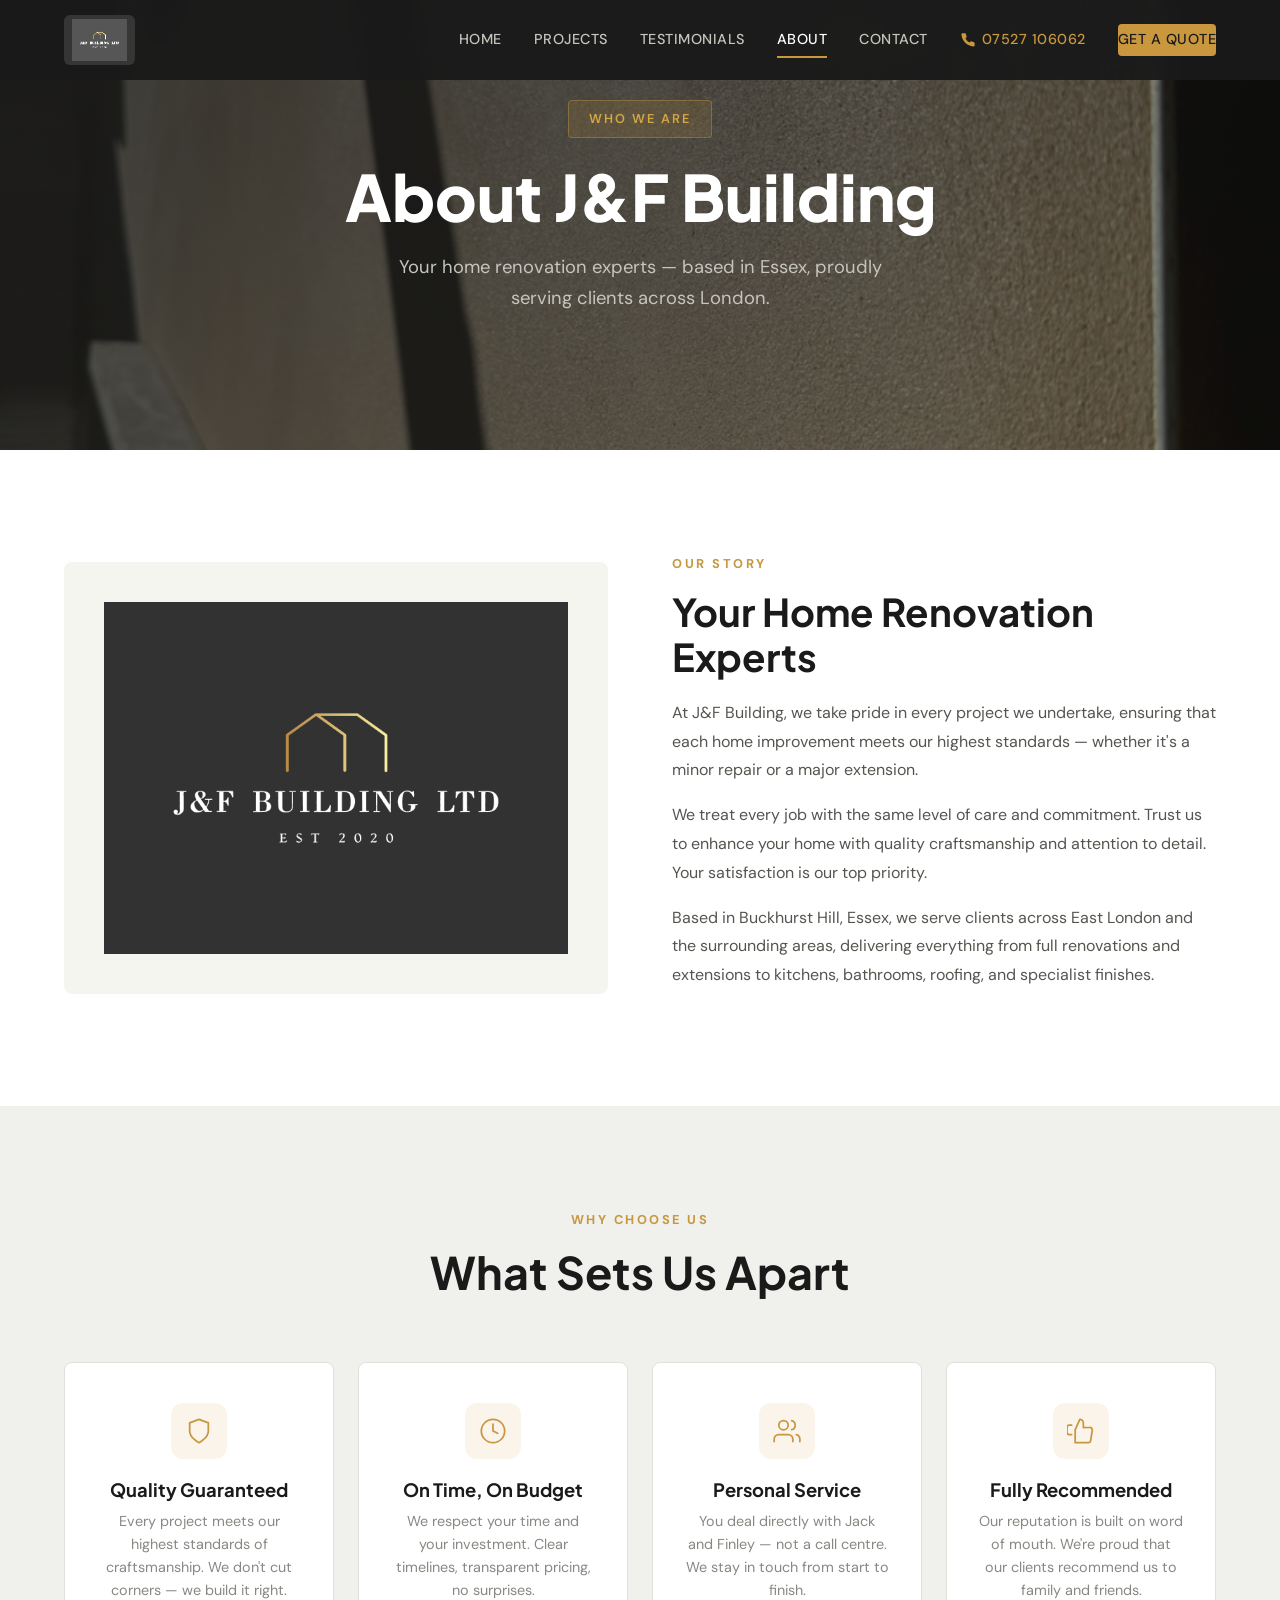
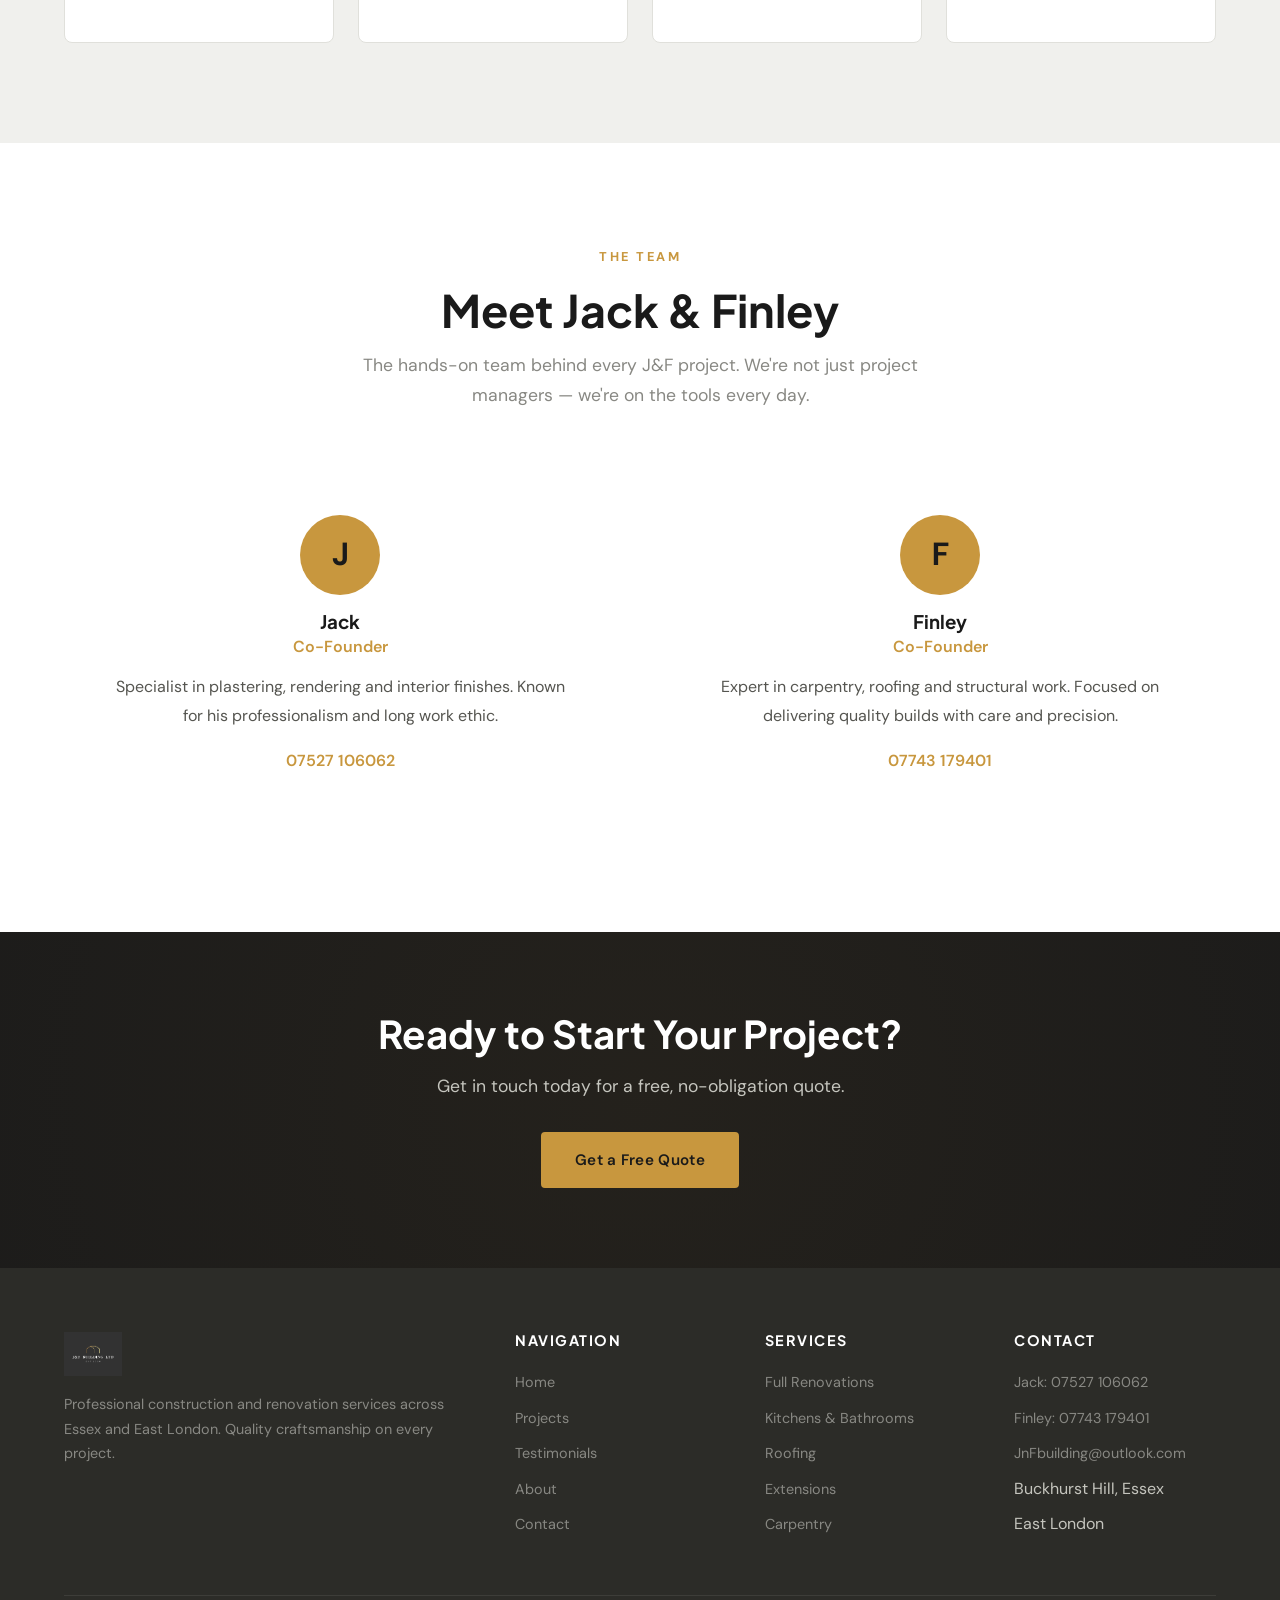
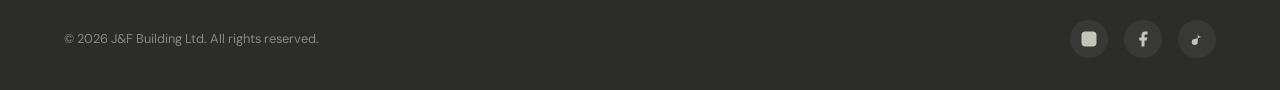
==== about.html @ 5f98fc46 "Font upgrade, services showcase, logo fix, full project gallery - Changed fonts to DM Sans (body) + " ====
<!DOCTYPE html>
<html lang="en">
<head>
  <meta charset="UTF-8">
  <meta name="viewport" content="width=device-width, initial-scale=1.0">
  <title>About Us | J&amp;F Building</title>
  <meta name="description" content="Learn about J&amp;F Building Ltd — your trusted home renovation experts based in Essex, serving clients across East London.">
  <link rel="preconnect" href="https://fonts.googleapis.com">
  <link rel="preconnect" href="https://fonts.gstatic.com" crossorigin>
  <link href="https://fonts.googleapis.com/css2?family=DM+Sans:ital,opsz,wght@0,9..40,300;0,9..40,400;0,9..40,500;0,9..40,600;0,9..40,700;1,9..40,400&family=Plus+Jakarta+Sans:wght@500;600;700;800&display=swap" rel="stylesheet">
  <link rel="stylesheet" href="css/styles.css">
</head>
<body>

  <!-- Navigation -->
  <nav class="nav">
    <div class="nav-inner">
      <a href="index.html" class="nav-logo">
        <img src="public/logo.png" alt="J&amp;F Building Ltd">
      </a>
      <div class="nav-links">
        <a href="index.html">Home</a>
        <a href="projects.html">Projects</a>
        <a href="testimonials.html">Testimonials</a>
        <a href="about.html" class="active">About</a>
        <a href="contact.html">Contact</a>
        <a href="tel:07527106062" class="nav-phone">
          <svg viewBox="0 0 24 24"><path d="M22 16.92v3a2 2 0 01-2.18 2 19.79 19.79 0 01-8.63-3.07 19.5 19.5 0 01-6-6 19.79 19.79 0 01-3.07-8.67A2 2 0 014.11 2h3a2 2 0 012 1.72c.127.96.361 1.903.7 2.81a2 2 0 01-.45 2.11L8.09 9.91a16 16 0 006 6l1.27-1.27a2 2 0 012.11-.45c.907.339 1.85.573 2.81.7A2 2 0 0122 16.92z"/></svg>
          07527 106062
        </a>
        <a href="contact.html" class="nav-cta">Get a Quote</a>
      </div>
      <button class="nav-hamburger" aria-label="Toggle menu">
        <span></span><span></span><span></span>
      </button>
    </div>
  </nav>

  <!-- Page Hero -->
  <section class="hero hero-page">
    <div class="hero-bg">
      <img src="public/project-rendering.jpg" alt="About J&amp;F Building">
    </div>
    <div class="hero-overlay"></div>
    <div class="hero-content">
      <div class="hero-badge">Who We Are</div>
      <h1>About J&amp;F Building</h1>
      <p>Your home renovation experts — based in Essex, proudly serving clients across London.</p>
    </div>
  </section>

  <!-- About Content -->
  <section class="section">
    <div class="container">
      <div class="split">
        <div class="split-image fade-in-left">
          <img src="public/logo.png" alt="J&amp;F Building Ltd logo" style="object-fit: contain; background: #f5f5f0; padding: 40px;">
        </div>
        <div class="split-content fade-in-right">
          <span class="label">Our Story</span>
          <h2>Your Home Renovation Experts</h2>
          <p>At J&amp;F Building, we take pride in every project we undertake, ensuring that each home improvement meets our highest standards — whether it's a minor repair or a major extension.</p>
          <p>We treat every job with the same level of care and commitment. Trust us to enhance your home with quality craftsmanship and attention to detail. Your satisfaction is our top priority.</p>
          <p>Based in Buckhurst Hill, Essex, we serve clients across East London and the surrounding areas, delivering everything from full renovations and extensions to kitchens, bathrooms, roofing, and specialist finishes.</p>
        </div>
      </div>
    </div>
  </section>

  <!-- Values -->
  <section class="section section-grey">
    <div class="container">
      <div class="section-header fade-in">
        <span class="label">Why Choose Us</span>
        <h2>What Sets Us Apart</h2>
      </div>
      <div class="services-grid">
        <div class="service-card fade-in">
          <div class="service-icon">
            <svg viewBox="0 0 24 24"><path d="M12 22s8-4 8-10V5l-8-3-8 3v7c0 6 8 10 8 10z"/></svg>
          </div>
          <h3>Quality Guaranteed</h3>
          <p>Every project meets our highest standards of craftsmanship. We don't cut corners — we build it right.</p>
        </div>
        <div class="service-card fade-in">
          <div class="service-icon">
            <svg viewBox="0 0 24 24"><circle cx="12" cy="12" r="10"/><polyline points="12 6 12 12 16 14"/></svg>
          </div>
          <h3>On Time, On Budget</h3>
          <p>We respect your time and your investment. Clear timelines, transparent pricing, no surprises.</p>
        </div>
        <div class="service-card fade-in">
          <div class="service-icon">
            <svg viewBox="0 0 24 24"><path d="M17 21v-2a4 4 0 00-4-4H5a4 4 0 00-4 4v2"/><circle cx="9" cy="7" r="4"/><path d="M23 21v-2a4 4 0 00-3-3.87M16 3.13a4 4 0 010 7.75"/></svg>
          </div>
          <h3>Personal Service</h3>
          <p>You deal directly with Jack and Finley — not a call centre. We stay in touch from start to finish.</p>
        </div>
        <div class="service-card fade-in">
          <div class="service-icon">
            <svg viewBox="0 0 24 24"><path d="M14 9V5a3 3 0 00-3-3l-4 9v11h11.28a2 2 0 002-1.7l1.38-9a2 2 0 00-2-2.3H14z"/><path d="M4 15H2a2 2 0 01-2-2V9a2 2 0 012-2h2"/></svg>
          </div>
          <h3>Fully Recommended</h3>
          <p>Our reputation is built on word of mouth. We're proud that our clients recommend us to family and friends.</p>
        </div>
      </div>
    </div>
  </section>

  <!-- Team -->
  <section class="section">
    <div class="container">
      <div class="section-header fade-in">
        <span class="label">The Team</span>
        <h2>Meet Jack &amp; Finley</h2>
        <p>The hands-on team behind every J&amp;F project. We're not just project managers — we're on the tools every day.</p>
      </div>
      <div class="split" style="gap: 48px;">
        <div class="split-content fade-in-left" style="text-align:center; padding: 40px;">
          <div class="author-avatar" style="width:80px; height:80px; font-size:2rem; margin: 0 auto 16px; background: var(--amber); border-radius: 50%; display:flex; align-items:center; justify-content:center; color: var(--charcoal); font-weight:700;">J</div>
          <h3>Jack</h3>
          <p style="color: var(--amber); font-weight:600; margin-bottom:12px;">Co-Founder</p>
          <p>Specialist in plastering, rendering and interior finishes. Known for his professionalism and long work ethic.</p>
          <p style="margin-top: 16px;"><a href="tel:07527106062" style="color: var(--amber); font-weight:600;">07527 106062</a></p>
        </div>
        <div class="split-content fade-in-right" style="text-align:center; padding: 40px;">
          <div class="author-avatar" style="width:80px; height:80px; font-size:2rem; margin: 0 auto 16px; background: var(--amber); border-radius: 50%; display:flex; align-items:center; justify-content:center; color: var(--charcoal); font-weight:700;">F</div>
          <h3>Finley</h3>
          <p style="color: var(--amber); font-weight:600; margin-bottom:12px;">Co-Founder</p>
          <p>Expert in carpentry, roofing and structural work. Focused on delivering quality builds with care and precision.</p>
          <p style="margin-top: 16px;"><a href="tel:07743179401" style="color: var(--amber); font-weight:600;">07743 179401</a></p>
        </div>
      </div>
    </div>
  </section>

  <!-- CTA Banner -->
  <section class="cta-banner">
    <div class="container fade-in">
      <h2>Ready to Start Your Project?</h2>
      <p>Get in touch today for a free, no-obligation quote.</p>
      <a href="contact.html" class="btn btn-primary">Get a Free Quote</a>
    </div>
  </section>

  <!-- Footer -->
  <footer class="footer">
    <div class="container">
      <div class="footer-grid">
        <div class="footer-brand">
          <img src="public/logo.png" alt="J&amp;F Building Ltd">
          <p>Professional construction and renovation services across Essex and East London. Quality craftsmanship on every project.</p>
        </div>
        <div>
          <h4>Navigation</h4>
          <ul>
            <li><a href="index.html">Home</a></li>
            <li><a href="projects.html">Projects</a></li>
            <li><a href="testimonials.html">Testimonials</a></li>
            <li><a href="about.html">About</a></li>
            <li><a href="contact.html">Contact</a></li>
          </ul>
        </div>
        <div>
          <h4>Services</h4>
          <ul>
            <li><a href="projects.html">Full Renovations</a></li>
            <li><a href="projects.html">Kitchens &amp; Bathrooms</a></li>
            <li><a href="projects.html">Roofing</a></li>
            <li><a href="projects.html">Extensions</a></li>
            <li><a href="projects.html">Carpentry</a></li>
          </ul>
        </div>
        <div>
          <h4>Contact</h4>
          <ul>
            <li><a href="tel:07527106062">Jack: 07527 106062</a></li>
            <li><a href="tel:07743179401">Finley: 07743 179401</a></li>
            <li><a href="mailto:JnFbuilding@outlook.com">JnFbuilding@outlook.com</a></li>
            <li>Buckhurst Hill, Essex</li>
            <li>East London</li>
          </ul>
        </div>
      </div>
      <div class="footer-bottom">
        <p>&copy; 2026 J&amp;F Building Ltd. All rights reserved.</p>
        <div class="footer-social">
          <a href="https://www.instagram.com/jnf_buildersltd" target="_blank" rel="noopener" aria-label="Instagram">
            <svg viewBox="0 0 24 24"><rect x="2" y="2" width="20" height="20" rx="5"/><circle cx="12" cy="12" r="5"/><circle cx="17.5" cy="6.5" r="1.5"/></svg>
          </a>
          <a href="https://www.facebook.com/wix" target="_blank" rel="noopener" aria-label="Facebook">
            <svg viewBox="0 0 24 24"><path d="M18 2h-3a5 5 0 00-5 5v3H7v4h3v8h4v-8h3l1-4h-4V7a1 1 0 011-1h3z"/></svg>
          </a>
          <a href="https://www.tiktok.com/@jf.builderz" target="_blank" rel="noopener" aria-label="TikTok">
            <svg viewBox="0 0 24 24"><path d="M9 12a4 4 0 104 4V4a5 5 0 005 5"/></svg>
          </a>
        </div>
      </div>
    </div>
  </footer>

  <script src="js/main.js"></script>
</body>
</html>
---- css/styles.css ----
/* ============================================
   J&F Building — Site Styles
   ============================================ */

/* --- Reset & Base --- */
*, *::before, *::after { box-sizing: border-box; margin: 0; padding: 0; }

:root {
  --charcoal: #1a1a1a;
  --charcoal-light: #2a2a2a;
  --amber: #c8973e;
  --amber-light: #d4a745;
  --amber-dark: #a67c2e;
  --offwhite: #f5f5f0;
  --white: #ffffff;
  --grey-100: #f0f0ed;
  --grey-200: #e0e0db;
  --grey-300: #c5c5be;
  --grey-500: #888883;
  --grey-700: #555550;
  --grey-900: #2c2c28;
  --font-heading: 'Plus Jakarta Sans', 'Segoe UI', 'Helvetica Neue', Arial, sans-serif;
  --font-body: 'DM Sans', 'Segoe UI', 'Helvetica Neue', Arial, sans-serif;
  --max-width: 1200px;
  --section-padding: 100px 0;
  --transition: 0.3s ease;
}

html {
  scroll-behavior: smooth;
  font-size: 16px;
}

body {
  font-family: var(--font-body);
  color: var(--charcoal);
  background: var(--white);
  line-height: 1.6;
  -webkit-font-smoothing: antialiased;
  overflow-x: hidden;
}

img { max-width: 100%; height: auto; display: block; }
a { text-decoration: none; color: inherit; transition: color var(--transition); }
ul, ol { list-style: none; }
h1, h2, h3, h4, h5, h6 {
  font-family: var(--font-heading);
  font-weight: 700;
  line-height: 1.15;
}

.container {
  max-width: var(--max-width);
  margin: 0 auto;
  padding: 0 24px;
}

/* --- Utility --- */
.text-amber { color: var(--amber); }
.text-center { text-align: center; }
.sr-only {
  position: absolute; width: 1px; height: 1px;
  padding: 0; margin: -1px; overflow: hidden;
  clip: rect(0,0,0,0); border: 0;
}

/* --- Scroll Animations --- */
.fade-in {
  opacity: 0;
  transform: translateY(30px);
  transition: opacity 0.7s ease, transform 0.7s ease;
}
.fade-in.visible {
  opacity: 1;
  transform: translateY(0);
}
.fade-in-left {
  opacity: 0;
  transform: translateX(-40px);
  transition: opacity 0.7s ease, transform 0.7s ease;
}
.fade-in-left.visible {
  opacity: 1;
  transform: translateX(0);
}
.fade-in-right {
  opacity: 0;
  transform: translateX(40px);
  transition: opacity 0.7s ease, transform 0.7s ease;
}
.fade-in-right.visible {
  opacity: 1;
  transform: translateX(0);
}

/* ============================================
   NAVIGATION
   ============================================ */
.nav {
  position: fixed;
  top: 0; left: 0; right: 0;
  z-index: 1000;
  background: rgba(26, 26, 26, 0.95);
  backdrop-filter: blur(10px);
  -webkit-backdrop-filter: blur(10px);
  transition: background var(--transition), box-shadow var(--transition);
}
.nav.scrolled {
  background: rgba(26, 26, 26, 0.98);
  box-shadow: 0 2px 20px rgba(0,0,0,0.3);
}
.nav-inner {
  display: flex;
  align-items: center;
  justify-content: space-between;
  height: 80px;
  max-width: var(--max-width);
  margin: 0 auto;
  padding: 0 24px;
}
.nav-logo img {
  height: 50px;
  width: auto;
  filter: brightness(1.8) contrast(1.1);
  background: rgba(255,255,255,0.12);
  padding: 4px 8px;
  border-radius: 6px;
}
.nav-links {
  display: flex;
  align-items: center;
  gap: 32px;
}
.nav-links a {
  color: var(--grey-300);
  font-size: 0.9rem;
  font-weight: 500;
  letter-spacing: 0.5px;
  text-transform: uppercase;
  position: relative;
  padding: 4px 0;
}
.nav-links a::after {
  content: '';
  position: absolute;
  bottom: -2px; left: 0;
  width: 0; height: 2px;
  background: var(--amber);
  transition: width var(--transition);
}
.nav-links a:hover,
.nav-links a.active {
  color: var(--white);
}
.nav-links a:hover::after,
.nav-links a.active::after {
  width: 100%;
}
.nav-cta {
  background: var(--amber);
  color: var(--charcoal) !important;
  padding: 10px 24px;
  border-radius: 4px;
  font-weight: 600;
  letter-spacing: 0.5px;
}
.nav-cta::after { display: none !important; }
.nav-cta:hover {
  background: var(--amber-light) !important;
}
.nav-phone {
  display: flex;
  align-items: center;
  gap: 6px;
  color: var(--amber) !important;
  font-weight: 600;
}
.nav-phone svg {
  width: 16px; height: 16px;
  fill: var(--amber);
}

/* Hamburger */
.nav-hamburger {
  display: none;
  flex-direction: column;
  gap: 5px;
  background: none;
  border: none;
  cursor: pointer;
  padding: 4px;
}
.nav-hamburger span {
  display: block;
  width: 26px;
  height: 2px;
  background: var(--white);
  transition: all var(--transition);
}
.nav-hamburger.open span:nth-child(1) {
  transform: rotate(45deg) translate(5px, 5px);
}
.nav-hamburger.open span:nth-child(2) { opacity: 0; }
.nav-hamburger.open span:nth-child(3) {
  transform: rotate(-45deg) translate(5px, -5px);
}

/* ============================================
   HERO
   ============================================ */
.hero {
  position: relative;
  height: 100vh;
  min-height: 600px;
  display: flex;
  align-items: center;
  justify-content: center;
  overflow: hidden;
}
.hero-bg {
  position: absolute;
  inset: 0;
  z-index: 0;
}
.hero-bg img {
  width: 100%; height: 100%;
  object-fit: cover;
}
.hero-overlay {
  position: absolute;
  inset: 0;
  background: linear-gradient(
    135deg,
    rgba(26, 26, 26, 0.85) 0%,
    rgba(26, 26, 26, 0.6) 50%,
    rgba(26, 26, 26, 0.4) 100%
  );
  z-index: 1;
}
.hero-content {
  position: relative;
  z-index: 2;
  text-align: left;
  max-width: var(--max-width);
  width: 100%;
  padding: 0 24px;
}
.hero-badge {
  display: inline-block;
  background: rgba(200, 151, 62, 0.15);
  border: 1px solid rgba(200, 151, 62, 0.4);
  color: var(--amber-light);
  font-size: 0.8rem;
  font-weight: 600;
  letter-spacing: 2px;
  text-transform: uppercase;
  padding: 8px 20px;
  border-radius: 4px;
  margin-bottom: 24px;
}
.hero h1 {
  color: var(--white);
  font-size: clamp(2.5rem, 5vw, 4.5rem);
  font-weight: 800;
  line-height: 1.08;
  margin-bottom: 20px;
  max-width: 700px;
}
.hero h1 span {
  color: var(--amber);
}
.hero p {
  color: var(--grey-300);
  font-size: 1.15rem;
  max-width: 520px;
  margin-bottom: 36px;
  line-height: 1.7;
}
.hero-buttons {
  display: flex;
  gap: 16px;
  flex-wrap: wrap;
}

/* Page-level hero (shorter) */
.hero-page {
  height: 50vh;
  min-height: 400px;
}
.hero-page .hero-content {
  text-align: center;
  display: flex;
  flex-direction: column;
  align-items: center;
}
.hero-page h1 {
  text-align: center;
}
.hero-page p {
  text-align: center;
  margin-left: auto;
  margin-right: auto;
}

/* ============================================
   BUTTONS
   ============================================ */
.btn {
  display: inline-flex;
  align-items: center;
  gap: 8px;
  padding: 14px 32px;
  font-size: 0.95rem;
  font-weight: 600;
  border-radius: 4px;
  cursor: pointer;
  transition: all var(--transition);
  border: 2px solid transparent;
  font-family: var(--font-body);
  letter-spacing: 0.3px;
}
.btn-primary {
  background: var(--amber);
  color: var(--charcoal);
  border-color: var(--amber);
}
.btn-primary:hover {
  background: var(--amber-light);
  border-color: var(--amber-light);
  transform: translateY(-2px);
  box-shadow: 0 4px 15px rgba(200, 151, 62, 0.4);
}
.btn-outline {
  background: transparent;
  color: var(--white);
  border-color: rgba(255,255,255,0.3);
}
.btn-outline:hover {
  border-color: var(--white);
  background: rgba(255,255,255,0.08);
  transform: translateY(-2px);
}
.btn-dark {
  background: var(--charcoal);
  color: var(--white);
  border-color: var(--charcoal);
}
.btn-dark:hover {
  background: var(--charcoal-light);
  transform: translateY(-2px);
  box-shadow: 0 4px 15px rgba(0,0,0,0.2);
}

/* ============================================
   SECTIONS
   ============================================ */
.section {
  padding: var(--section-padding);
}
.section-dark {
  background: var(--charcoal);
  color: var(--white);
}
.section-grey {
  background: var(--grey-100);
}
.section-header {
  text-align: center;
  margin-bottom: 64px;
}
.section-header .label {
  display: inline-block;
  color: var(--amber);
  font-size: 0.8rem;
  font-weight: 700;
  letter-spacing: 2.5px;
  text-transform: uppercase;
  margin-bottom: 16px;
}
.section-header h2 {
  font-size: clamp(2rem, 3.5vw, 3rem);
  margin-bottom: 16px;
  color: inherit;
}
.section-header p {
  color: var(--grey-500);
  font-size: 1.1rem;
  max-width: 600px;
  margin: 0 auto;
  line-height: 1.7;
}
.section-dark .section-header p {
  color: var(--grey-300);
}

/* ============================================
   SERVICES GRID
   ============================================ */
.services-grid {
  display: grid;
  grid-template-columns: repeat(auto-fit, minmax(260px, 1fr));
  gap: 24px;
}
.service-card {
  background: var(--white);
  border-radius: 8px;
  padding: 40px 32px;
  text-align: center;
  transition: all var(--transition);
  border: 1px solid var(--grey-200);
  position: relative;
  overflow: hidden;
}
.service-card::before {
  content: '';
  position: absolute;
  top: 0; left: 0; right: 0;
  height: 3px;
  background: var(--amber);
  transform: scaleX(0);
  transition: transform var(--transition);
}
.service-card:hover::before {
  transform: scaleX(1);
}
.service-card:hover {
  transform: translateY(-4px);
  box-shadow: 0 12px 40px rgba(0,0,0,0.08);
  border-color: transparent;
}
.service-icon {
  width: 56px; height: 56px;
  margin: 0 auto 20px;
  display: flex;
  align-items: center;
  justify-content: center;
  background: rgba(200, 151, 62, 0.1);
  border-radius: 12px;
}
.service-icon svg {
  width: 28px; height: 28px;
  stroke: var(--amber);
  fill: none;
  stroke-width: 1.5;
  stroke-linecap: round;
  stroke-linejoin: round;
}
.service-card h3 {
  font-size: 1.15rem;
  margin-bottom: 10px;
  color: var(--charcoal);
}
.service-card p {
  font-size: 0.9rem;
  color: var(--grey-500);
  line-height: 1.6;
}

/* ============================================
   SERVICES SHOWCASE (image cards)
   ============================================ */
.services-showcase {
  display: grid;
  grid-template-columns: repeat(3, 1fr);
  gap: 20px;
}
.services-showcase .showcase-card {
  position: relative;
  border-radius: 10px;
  overflow: hidden;
  aspect-ratio: 3/4;
  cursor: pointer;
}
.services-showcase .showcase-card img {
  width: 100%;
  height: 100%;
  object-fit: cover;
  transition: transform 0.6s ease;
}
.services-showcase .showcase-card:hover img {
  transform: scale(1.06);
}
.showcase-card-overlay {
  position: absolute;
  inset: 0;
  background: linear-gradient(0deg, rgba(26,26,26,0.8) 0%, rgba(26,26,26,0.1) 50%, transparent 100%);
  display: flex;
  align-items: flex-end;
  padding: 28px 24px;
  transition: background 0.4s ease;
}
.services-showcase .showcase-card:hover .showcase-card-overlay {
  background: linear-gradient(0deg, rgba(26,26,26,0.85) 0%, rgba(26,26,26,0.2) 60%, rgba(26,26,26,0.05) 100%);
}
.showcase-card-content {
  width: 100%;
  display: flex;
  align-items: flex-end;
  justify-content: space-between;
}
.showcase-card-content h3 {
  color: var(--white);
  font-size: 1.3rem;
  font-weight: 700;
  line-height: 1.2;
  max-width: 70%;
}
.showcase-card-tag {
  writing-mode: vertical-rl;
  text-orientation: mixed;
  color: var(--amber);
  font-size: 0.65rem;
  font-weight: 700;
  letter-spacing: 2.5px;
  text-transform: uppercase;
  border-left: 2px solid var(--amber);
  padding-left: 8px;
  white-space: nowrap;
}
.services-showcase .showcase-card-bottom-row {
  grid-column: span 3;
  display: grid;
  grid-template-columns: 1fr 1fr;
  gap: 20px;
}
.services-showcase .showcase-card-bottom-row .showcase-card {
  aspect-ratio: 16/9;
}

@media (max-width: 992px) {
  .services-showcase {
    grid-template-columns: repeat(2, 1fr);
  }
  .services-showcase .showcase-card-bottom-row {
    grid-column: span 2;
  }
}
@media (max-width: 600px) {
  .services-showcase {
    grid-template-columns: 1fr;
  }
  .services-showcase .showcase-card-bottom-row {
    grid-column: span 1;
    grid-template-columns: 1fr;
  }
  .showcase-card-content h3 {
    font-size: 1.1rem;
  }
}

/* ============================================
   PROJECTS / GALLERY
   ============================================ */
.projects-grid {
  display: grid;
  grid-template-columns: repeat(auto-fill, minmax(350px, 1fr));
  gap: 24px;
}
.project-card {
  position: relative;
  border-radius: 8px;
  overflow: hidden;
  aspect-ratio: 4/3;
  cursor: pointer;
  group: true;
}
.project-card img {
  width: 100%; height: 100%;
  object-fit: cover;
  transition: transform 0.5s ease;
}
.project-card:hover img {
  transform: scale(1.05);
}
.project-card-overlay {
  position: absolute;
  inset: 0;
  background: linear-gradient(0deg, rgba(26,26,26,0.85) 0%, transparent 60%);
  display: flex;
  flex-direction: column;
  justify-content: flex-end;
  padding: 28px;
  transition: background var(--transition);
}
.project-card:hover .project-card-overlay {
  background: linear-gradient(0deg, rgba(26,26,26,0.9) 0%, rgba(26,26,26,0.2) 100%);
}
.project-card-overlay h3 {
  color: var(--white);
  font-size: 1.3rem;
  margin-bottom: 6px;
}
.project-card-overlay span {
  color: var(--amber);
  font-size: 0.85rem;
  font-weight: 600;
  text-transform: uppercase;
  letter-spacing: 1px;
}

/* Filter buttons */
.filter-bar {
  display: flex;
  flex-wrap: wrap;
  justify-content: center;
  gap: 10px;
  margin-bottom: 48px;
}
.filter-btn {
  padding: 10px 24px;
  font-size: 0.85rem;
  font-weight: 600;
  border: 1px solid var(--grey-200);
  background: var(--white);
  color: var(--grey-700);
  border-radius: 100px;
  cursor: pointer;
  transition: all var(--transition);
  font-family: var(--font-body);
  letter-spacing: 0.3px;
}
.filter-btn:hover,
.filter-btn.active {
  background: var(--charcoal);
  color: var(--white);
  border-color: var(--charcoal);
}

/* ============================================
   ABOUT / SPLIT SECTION
   ============================================ */
.split {
  display: grid;
  grid-template-columns: 1fr 1fr;
  gap: 64px;
  align-items: center;
}
.split-image {
  border-radius: 8px;
  overflow: hidden;
  position: relative;
}
.split-image img {
  width: 100%; height: 100%;
  object-fit: cover;
  min-height: 400px;
}
.split-image-accent {
  position: absolute;
  bottom: -20px; right: -20px;
  width: 120px; height: 120px;
  border: 3px solid var(--amber);
  border-radius: 8px;
  z-index: -1;
}
.split-content .label {
  display: inline-block;
  color: var(--amber);
  font-size: 0.8rem;
  font-weight: 700;
  letter-spacing: 2.5px;
  text-transform: uppercase;
  margin-bottom: 16px;
}
.split-content h2 {
  font-size: clamp(1.8rem, 3vw, 2.5rem);
  margin-bottom: 20px;
}
.split-content p {
  color: var(--grey-700);
  font-size: 1rem;
  line-height: 1.8;
  margin-bottom: 16px;
}
.split-content .stats {
  display: flex;
  gap: 40px;
  margin-top: 32px;
}
.stat h3 {
  font-size: 2.2rem;
  color: var(--amber);
  margin-bottom: 4px;
}
.stat p {
  font-size: 0.85rem;
  color: var(--grey-500);
  text-transform: uppercase;
  letter-spacing: 1px;
  font-weight: 600;
}

/* ============================================
   TESTIMONIALS
   ============================================ */
.testimonials-grid {
  display: grid;
  grid-template-columns: repeat(auto-fit, minmax(340px, 1fr));
  gap: 32px;
}
.testimonial-card {
  background: var(--white);
  border-radius: 8px;
  padding: 40px;
  position: relative;
  border: 1px solid var(--grey-200);
  transition: all var(--transition);
}
.testimonial-card:hover {
  box-shadow: 0 8px 30px rgba(0,0,0,0.06);
  border-color: transparent;
}
.testimonial-card .quote-icon {
  color: var(--amber);
  font-size: 3rem;
  line-height: 1;
  margin-bottom: 16px;
  font-family: Georgia, serif;
}
.testimonial-card blockquote {
  font-size: 1rem;
  color: var(--grey-700);
  line-height: 1.8;
  margin-bottom: 24px;
  font-style: italic;
}
.testimonial-card .author {
  display: flex;
  align-items: center;
  gap: 12px;
}
.testimonial-card .author-avatar {
  width: 48px; height: 48px;
  border-radius: 50%;
  background: var(--amber);
  display: flex;
  align-items: center;
  justify-content: center;
  color: var(--charcoal);
  font-weight: 700;
  font-size: 1.1rem;
}
.testimonial-card .author-info h4 {
  font-size: 0.95rem;
  color: var(--charcoal);
}
.testimonial-card .author-info span {
  font-size: 0.8rem;
  color: var(--grey-500);
}
.testimonial-card .stars {
  color: var(--amber);
  margin-bottom: 16px;
  letter-spacing: 2px;
}

/* ============================================
   CONTACT
   ============================================ */
.contact-grid {
  display: grid;
  grid-template-columns: 1fr 1fr;
  gap: 64px;
}
.contact-info-block {
  margin-bottom: 32px;
}
.contact-info-block h3 {
  font-size: 1.1rem;
  margin-bottom: 8px;
  color: var(--charcoal);
}
.contact-info-block p,
.contact-info-block a {
  color: var(--grey-700);
  font-size: 1rem;
  line-height: 1.6;
}
.contact-info-block a:hover {
  color: var(--amber);
}
.contact-info-icon {
  width: 44px; height: 44px;
  background: rgba(200,151,62,0.1);
  border-radius: 10px;
  display: flex;
  align-items: center;
  justify-content: center;
  margin-bottom: 12px;
}
.contact-info-icon svg {
  width: 20px; height: 20px;
  stroke: var(--amber);
  fill: none;
  stroke-width: 1.5;
}
.contact-form input,
.contact-form textarea,
.contact-form select {
  width: 100%;
  padding: 14px 18px;
  font-size: 0.95rem;
  border: 1px solid var(--grey-200);
  border-radius: 6px;
  background: var(--white);
  font-family: var(--font-body);
  transition: border-color var(--transition);
  color: var(--charcoal);
}
.contact-form input:focus,
.contact-form textarea:focus {
  outline: none;
  border-color: var(--amber);
}
.contact-form textarea {
  min-height: 140px;
  resize: vertical;
}
.contact-form .form-group {
  margin-bottom: 20px;
}
.contact-form .form-row {
  display: grid;
  grid-template-columns: 1fr 1fr;
  gap: 20px;
}
.contact-form label {
  display: block;
  font-size: 0.85rem;
  font-weight: 600;
  color: var(--grey-700);
  margin-bottom: 6px;
  text-transform: uppercase;
  letter-spacing: 0.5px;
}

/* ============================================
   CTA BANNER
   ============================================ */
.cta-banner {
  background: var(--charcoal);
  padding: 80px 0;
  text-align: center;
  position: relative;
  overflow: hidden;
}
.cta-banner::before {
  content: '';
  position: absolute;
  top: -50%; left: -50%;
  width: 200%; height: 200%;
  background: radial-gradient(circle at center, rgba(200,151,62,0.06) 0%, transparent 70%);
}
.cta-banner h2 {
  color: var(--white);
  font-size: clamp(1.8rem, 3vw, 2.8rem);
  margin-bottom: 16px;
  position: relative;
}
.cta-banner p {
  color: var(--grey-300);
  font-size: 1.1rem;
  margin-bottom: 32px;
  position: relative;
}
.cta-banner .btn {
  position: relative;
}

/* ============================================
   FOOTER
   ============================================ */
.footer {
  background: var(--grey-900);
  padding: 64px 0 32px;
  color: var(--grey-300);
}
.footer-grid {
  display: grid;
  grid-template-columns: 2fr 1fr 1fr 1fr;
  gap: 48px;
  margin-bottom: 48px;
}
.footer-brand p {
  font-size: 0.9rem;
  line-height: 1.7;
  margin-top: 16px;
  color: var(--grey-500);
}
.footer-brand img {
  height: 44px;
}
.footer h4 {
  color: var(--white);
  font-size: 0.9rem;
  text-transform: uppercase;
  letter-spacing: 1.5px;
  margin-bottom: 20px;
}
.footer ul li {
  margin-bottom: 10px;
}
.footer ul a {
  color: var(--grey-500);
  font-size: 0.9rem;
  transition: color var(--transition);
}
.footer ul a:hover {
  color: var(--amber);
}
.footer-bottom {
  border-top: 1px solid rgba(255,255,255,0.08);
  padding-top: 24px;
  display: flex;
  justify-content: space-between;
  align-items: center;
}
.footer-bottom p {
  font-size: 0.8rem;
  color: var(--grey-500);
}
.footer-social {
  display: flex;
  gap: 16px;
}
.footer-social a {
  width: 38px; height: 38px;
  border-radius: 50%;
  background: rgba(255,255,255,0.06);
  display: flex;
  align-items: center;
  justify-content: center;
  transition: all var(--transition);
}
.footer-social a:hover {
  background: var(--amber);
}
.footer-social a svg {
  width: 18px; height: 18px;
  fill: var(--grey-300);
}
.footer-social a:hover svg {
  fill: var(--charcoal);
}

/* ============================================
   LIGHTBOX
   ============================================ */
.lightbox {
  display: none;
  position: fixed;
  inset: 0;
  z-index: 2000;
  background: rgba(0,0,0,0.92);
  align-items: center;
  justify-content: center;
  cursor: zoom-out;
}
.lightbox.active {
  display: flex;
}
.lightbox img {
  max-width: 90vw;
  max-height: 90vh;
  object-fit: contain;
  border-radius: 4px;
}
.lightbox-close {
  position: absolute;
  top: 24px; right: 24px;
  background: none;
  border: none;
  color: var(--white);
  font-size: 2rem;
  cursor: pointer;
  width: 48px; height: 48px;
  display: flex;
  align-items: center;
  justify-content: center;
}

/* ============================================
   RESPONSIVE
   ============================================ */
@media (max-width: 992px) {
  .nav-links { display: none; }
  .nav-hamburger { display: flex; }
  .nav-links.open {
    display: flex;
    flex-direction: column;
    position: absolute;
    top: 80px; left: 0; right: 0;
    background: var(--charcoal);
    padding: 32px 24px;
    gap: 20px;
    border-top: 1px solid rgba(255,255,255,0.08);
  }
  .split { grid-template-columns: 1fr; gap: 40px; }
  .split-image { order: -1; }
  .footer-grid { grid-template-columns: 1fr 1fr; }
  .contact-grid { grid-template-columns: 1fr; }
  .projects-grid { grid-template-columns: repeat(auto-fill, minmax(280px, 1fr)); }
}

@media (max-width: 600px) {
  :root { --section-padding: 64px 0; }
  .hero { min-height: 500px; }
  .hero h1 { font-size: 2rem; }
  .hero-buttons { flex-direction: column; }
  .hero-buttons .btn { width: 100%; justify-content: center; }
  .services-grid { grid-template-columns: 1fr; }
  .footer-grid { grid-template-columns: 1fr; }
  .footer-bottom { flex-direction: column; gap: 16px; text-align: center; }
  .projects-grid { grid-template-columns: 1fr; }
  .testimonials-grid { grid-template-columns: 1fr; }
  .split-content .stats { flex-direction: column; gap: 20px; }
  .contact-form .form-row { grid-template-columns: 1fr; }
  .filter-bar { gap: 6px; }
  .filter-btn { padding: 8px 16px; font-size: 0.8rem; }
}
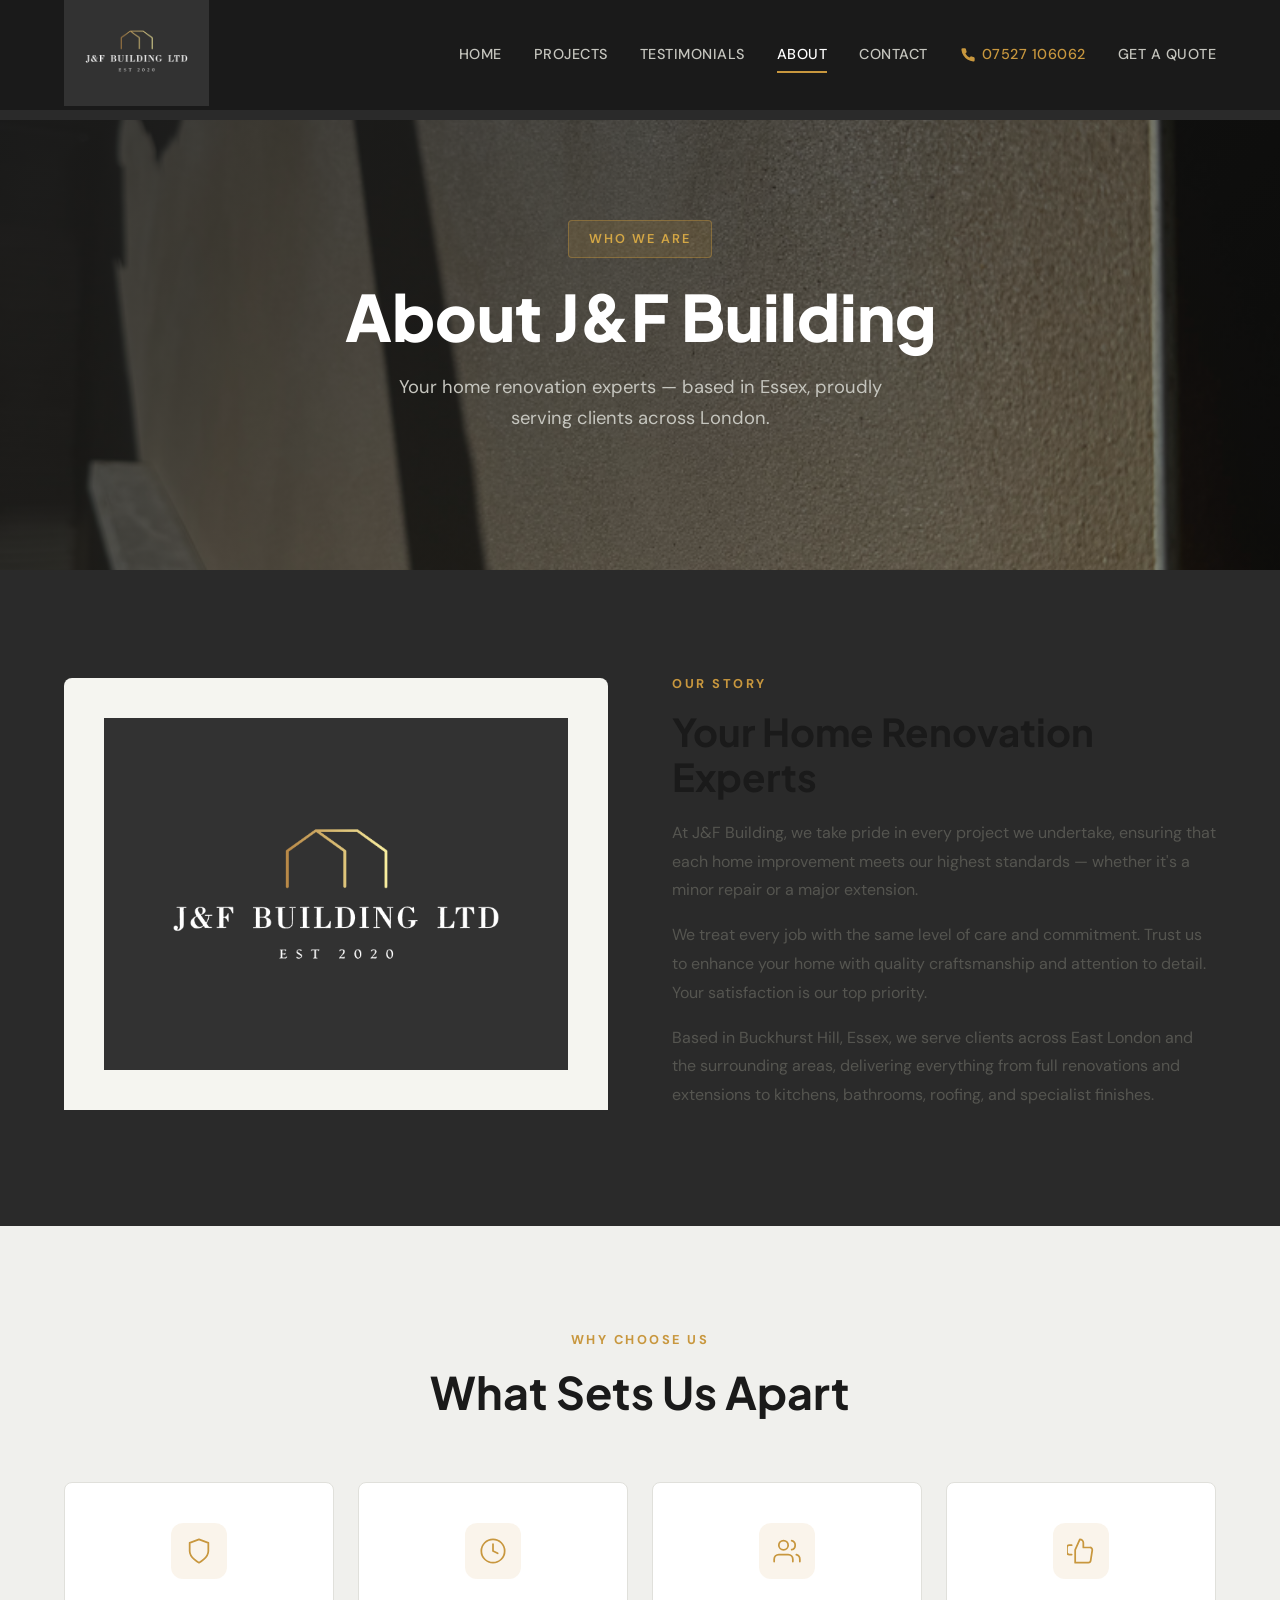
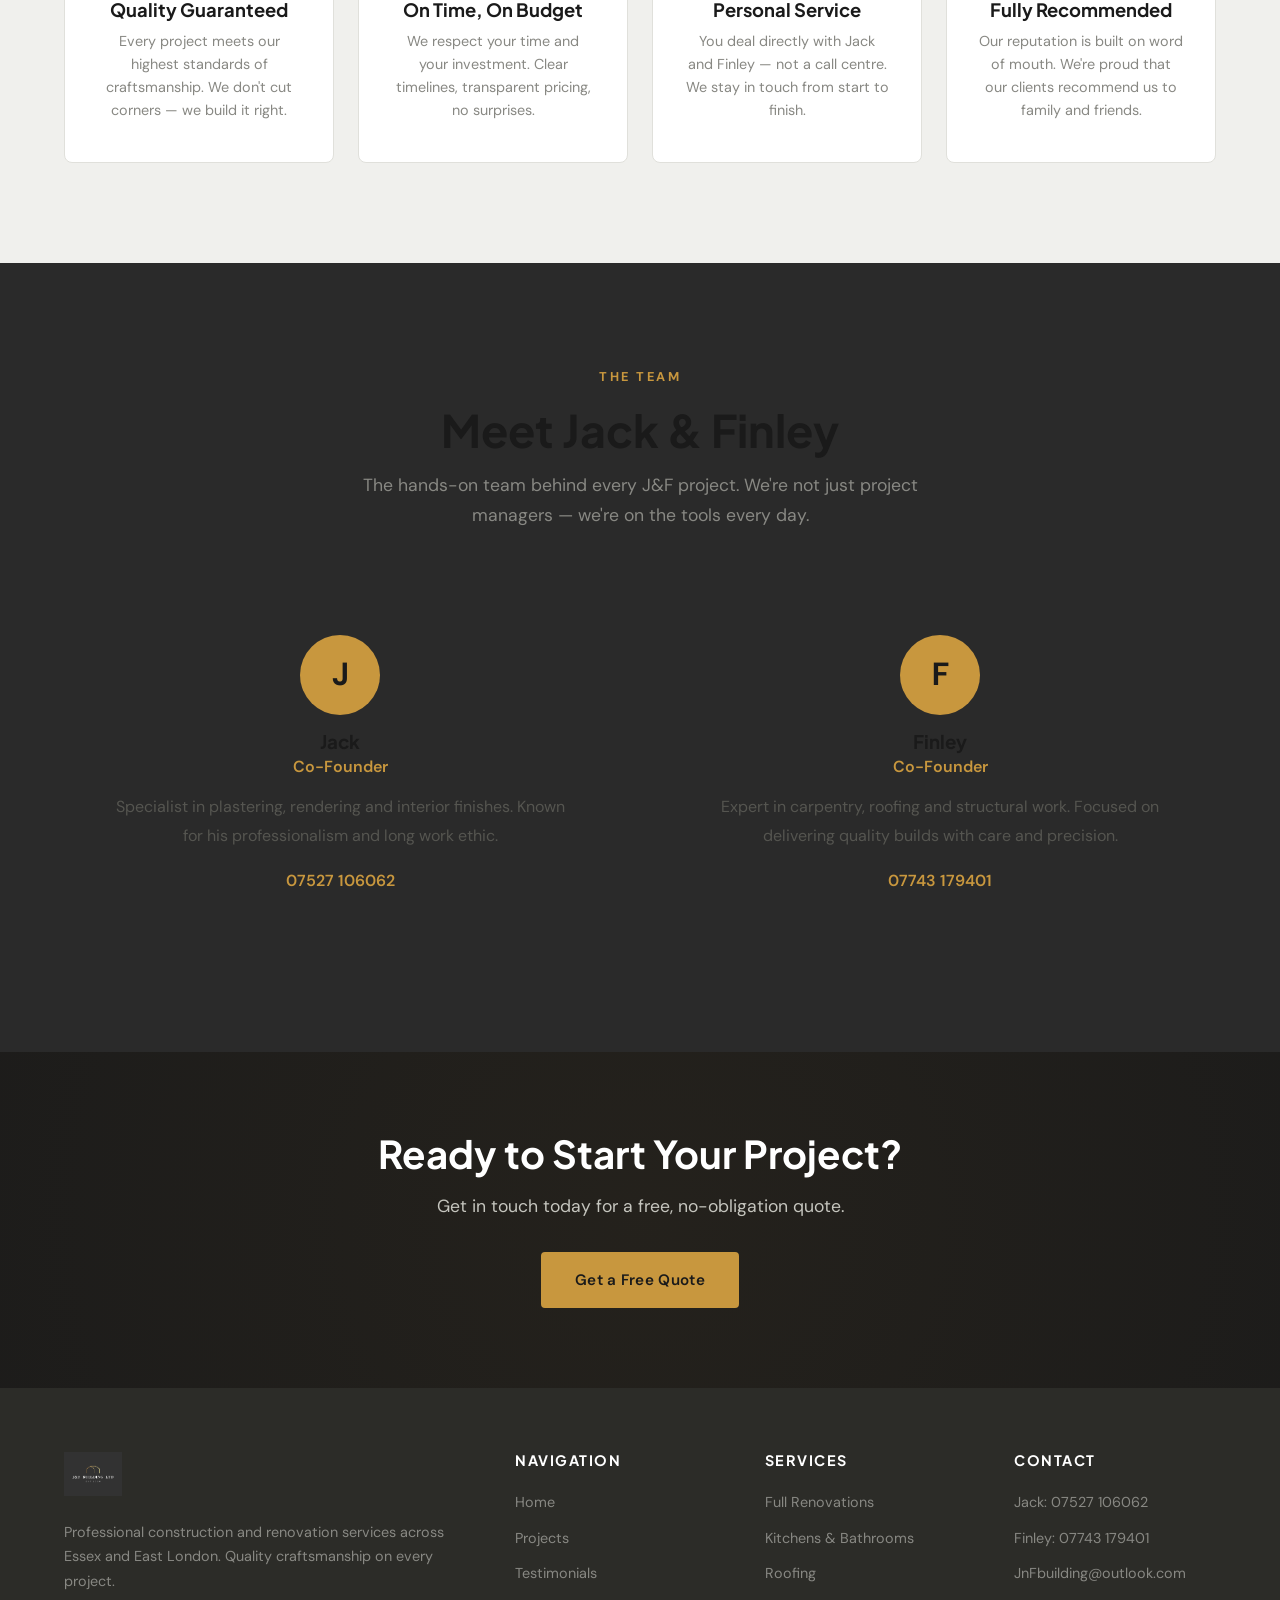
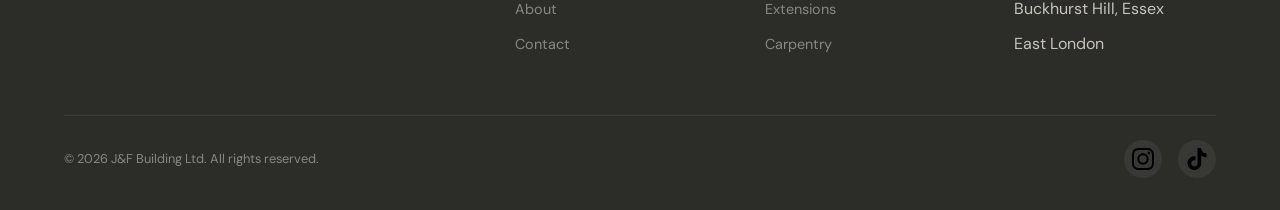
==== commit a83d5111: "Remove white bar, hide scrollbars, update footer social icons (remove Facebook, use Instagram/TikTok" ====
--- a/about.html
+++ b/about.html
@@ -186,13 +186,10 @@
         <p>&copy; 2026 J&amp;F Building Ltd. All rights reserved.</p>
         <div class="footer-social">
           <a href="https://www.instagram.com/jnf_buildersltd" target="_blank" rel="noopener" aria-label="Instagram">
-            <svg viewBox="0 0 24 24"><rect x="2" y="2" width="20" height="20" rx="5"/><circle cx="12" cy="12" r="5"/><circle cx="17.5" cy="6.5" r="1.5"/></svg>
-          </a>
-          <a href="https://www.facebook.com/wix" target="_blank" rel="noopener" aria-label="Facebook">
-            <svg viewBox="0 0 24 24"><path d="M18 2h-3a5 5 0 00-5 5v3H7v4h3v8h4v-8h3l1-4h-4V7a1 1 0 011-1h3z"/></svg>
+            <img src="public/instagram.svg" alt="Instagram" style="width:22px;height:22px;" />
           </a>
           <a href="https://www.tiktok.com/@jf.builderz" target="_blank" rel="noopener" aria-label="TikTok">
-            <svg viewBox="0 0 24 24"><path d="M9 12a4 4 0 104 4V4a5 5 0 005 5"/></svg>
+            <img src="public/tiktok.svg" alt="TikTok" style="width:22px;height:22px;" />
           </a>
         </div>
       </div>
--- a/css/styles.css
+++ b/css/styles.css
@@ -34,10 +34,17 @@
 body {
   font-family: var(--font-body);
   color: var(--charcoal);
-  background: var(--white);
+  background: var(--charcoal-light);
   line-height: 1.6;
   -webkit-font-smoothing: antialiased;
   overflow-x: hidden;
+  overflow-y: hidden;
+  scrollbar-width: none;
+}
+
+body::-webkit-scrollbar {
+  display: none;
+}
 }
 
 img { max-width: 100%; height: auto; display: block; }
@@ -111,25 +118,29 @@
 }
 .nav-inner {
   display: flex;
+  flex-direction: row;
   align-items: center;
   justify-content: space-between;
-  height: 80px;
+  height: 110px;
   max-width: var(--max-width);
   margin: 0 auto;
   padding: 0 24px;
 }
 .nav-logo img {
-  height: 50px;
+  height: 110px;
   width: auto;
-  filter: brightness(1.8) contrast(1.1);
-  background: rgba(255,255,255,0.12);
-  padding: 4px 8px;
-  border-radius: 6px;
+  filter: none;
+  background: none;
+  padding: 0;
+  border-radius: 0;
+  box-shadow: none;
+  transition: height 0.2s;
 }
 .nav-links {
   display: flex;
   align-items: center;
   gap: 32px;
+  margin-top: 0;
 }
 .nav-links a {
   color: var(--grey-300);
@@ -156,17 +167,96 @@
 .nav-links a.active::after {
   width: 100%;
 }
-.nav-cta {
+
+
+.nav-cta.interactive-cta {
+  position: relative;
+  display: inline-flex;
+  align-items: center;
+  justify-content: center;
+  overflow: hidden;
+  border-radius: 999px;
   background: var(--amber);
   color: var(--charcoal) !important;
-  padding: 10px 24px;
-  border-radius: 4px;
-  font-weight: 600;
+  font-weight: 700;
   letter-spacing: 0.5px;
-}
-.nav-cta::after { display: none !important; }
-.nav-cta:hover {
-  background: var(--amber-light) !important;
+  padding: 10px 32px 10px 24px;
+  border: none;
+  cursor: pointer;
+  transition: background 0.3s, color 0.3s;
+  z-index: 1;
+}
+.nav-cta.interactive-cta .cta-btn-text {
+  position: relative;
+  z-index: 2;
+  transition: transform 0.35s cubic-bezier(.4,1.7,.7,1.1), opacity 0.3s;
+  display: inline-block;
+}
+.nav-cta.interactive-cta .cta-btn-arrow {
+  position: absolute;
+  right: 24px;
+  top: 50%;
+  transform: translateY(-50%) translateX(32px);
+  opacity: 0;
+  z-index: 2;
+  transition: transform 0.35s cubic-bezier(.4,1.7,.7,1.1), opacity 0.3s;
+  display: flex;
+  align-items: center;
+}
+.nav-cta.interactive-cta:hover .cta-btn-text {
+  transform: translateX(-32px);
+  opacity: 0;
+}
+.nav-cta.interactive-cta .cta-btn-arrow {
+  pointer-events: none;
+}
+.nav-cta.interactive-cta:active .cta-btn-text,
+.nav-cta.interactive-cta:focus .cta-btn-text {
+  opacity: 1;
+  transform: none;
+}
+/* --- Prevent header overlap --- */
+main, .hero, .section {
+  scroll-margin-top: 120px;
+}
+body > .hero:first-of-type,
+body > .section:first-of-type {
+  margin-top: 120px;
+}
+@media (max-width: 700px) {
+  main, .hero, .section {
+    scroll-margin-top: 90px;
+  }
+  body > .hero:first-of-type,
+  body > .section:first-of-type {
+    margin-top: 90px;
+  }
+}
+}
+.nav-cta.interactive-cta:hover .cta-btn-arrow {
+  transform: translateY(-50%) translateX(0);
+  opacity: 1;
+}
+.nav-cta.interactive-cta .cta-btn-bg {
+  position: absolute;
+  left: 60%;
+  top: 50%;
+  width: 2px;
+  height: 2px;
+  background: var(--charcoal);
+  border-radius: 12px;
+  z-index: 1;
+  transform: translate(-50%, -50%) scale(1);
+  transition: all 0.35s cubic-bezier(.4,1.7,.7,1.1);
+  opacity: 0.09;
+}
+.nav-cta.interactive-cta:hover .cta-btn-bg {
+  left: 50%;
+  top: 50%;
+  width: 200%;
+  height: 200%;
+  opacity: 0.15;
+  transform: translate(-50%, -50%) scale(1.2);
 }
 .nav-phone {
   display: flex;
@@ -936,7 +1026,7 @@
   background: var(--amber);
 }
 .footer-social a svg {
-  width: 18px; height: 18px;
+  width: 22px; height: 22px;
   fill: var(--grey-300);
 }
 .footer-social a:hover svg {
@@ -977,6 +1067,54 @@
   display: flex;
   align-items: center;
   justify-content: center;
+}
+.lightbox-prev,
+.lightbox-next {
+  position: absolute;
+  top: 50%;
+  transform: translateY(-50%);
+  background: rgba(255,255,255,0.1);
+  backdrop-filter: blur(4px);
+  border: 1px solid rgba(255,255,255,0.2);
+  color: var(--white);
+  font-size: 2.5rem;
+  cursor: pointer;
+  width: 52px; height: 52px;
+  border-radius: 50%;
+  display: flex;
+  align-items: center;
+  justify-content: center;
+  transition: all 0.2s ease;
+  line-height: 1;
+}
+.lightbox-prev { left: 24px; }
+.lightbox-next { right: 24px; }
+.lightbox-prev:hover,
+.lightbox-next:hover {
+  background: rgba(200, 151, 62, 0.5);
+  border-color: var(--amber);
+}
+.lightbox-counter {
+  position: absolute;
+  bottom: 24px;
+  left: 50%;
+  transform: translateX(-50%);
+  color: var(--grey-300);
+  font-size: 0.85rem;
+  font-weight: 500;
+  letter-spacing: 1px;
+  background: rgba(0,0,0,0.5);
+  padding: 6px 16px;
+  border-radius: 20px;
+}
+.photo-count {
+  display: inline-block;
+  color: var(--grey-300);
+  font-size: 0.75rem;
+  font-weight: 500;
+  margin-top: 6px;
+  opacity: 0.8;
+  letter-spacing: 0.5px;
 }
 
 /* ============================================
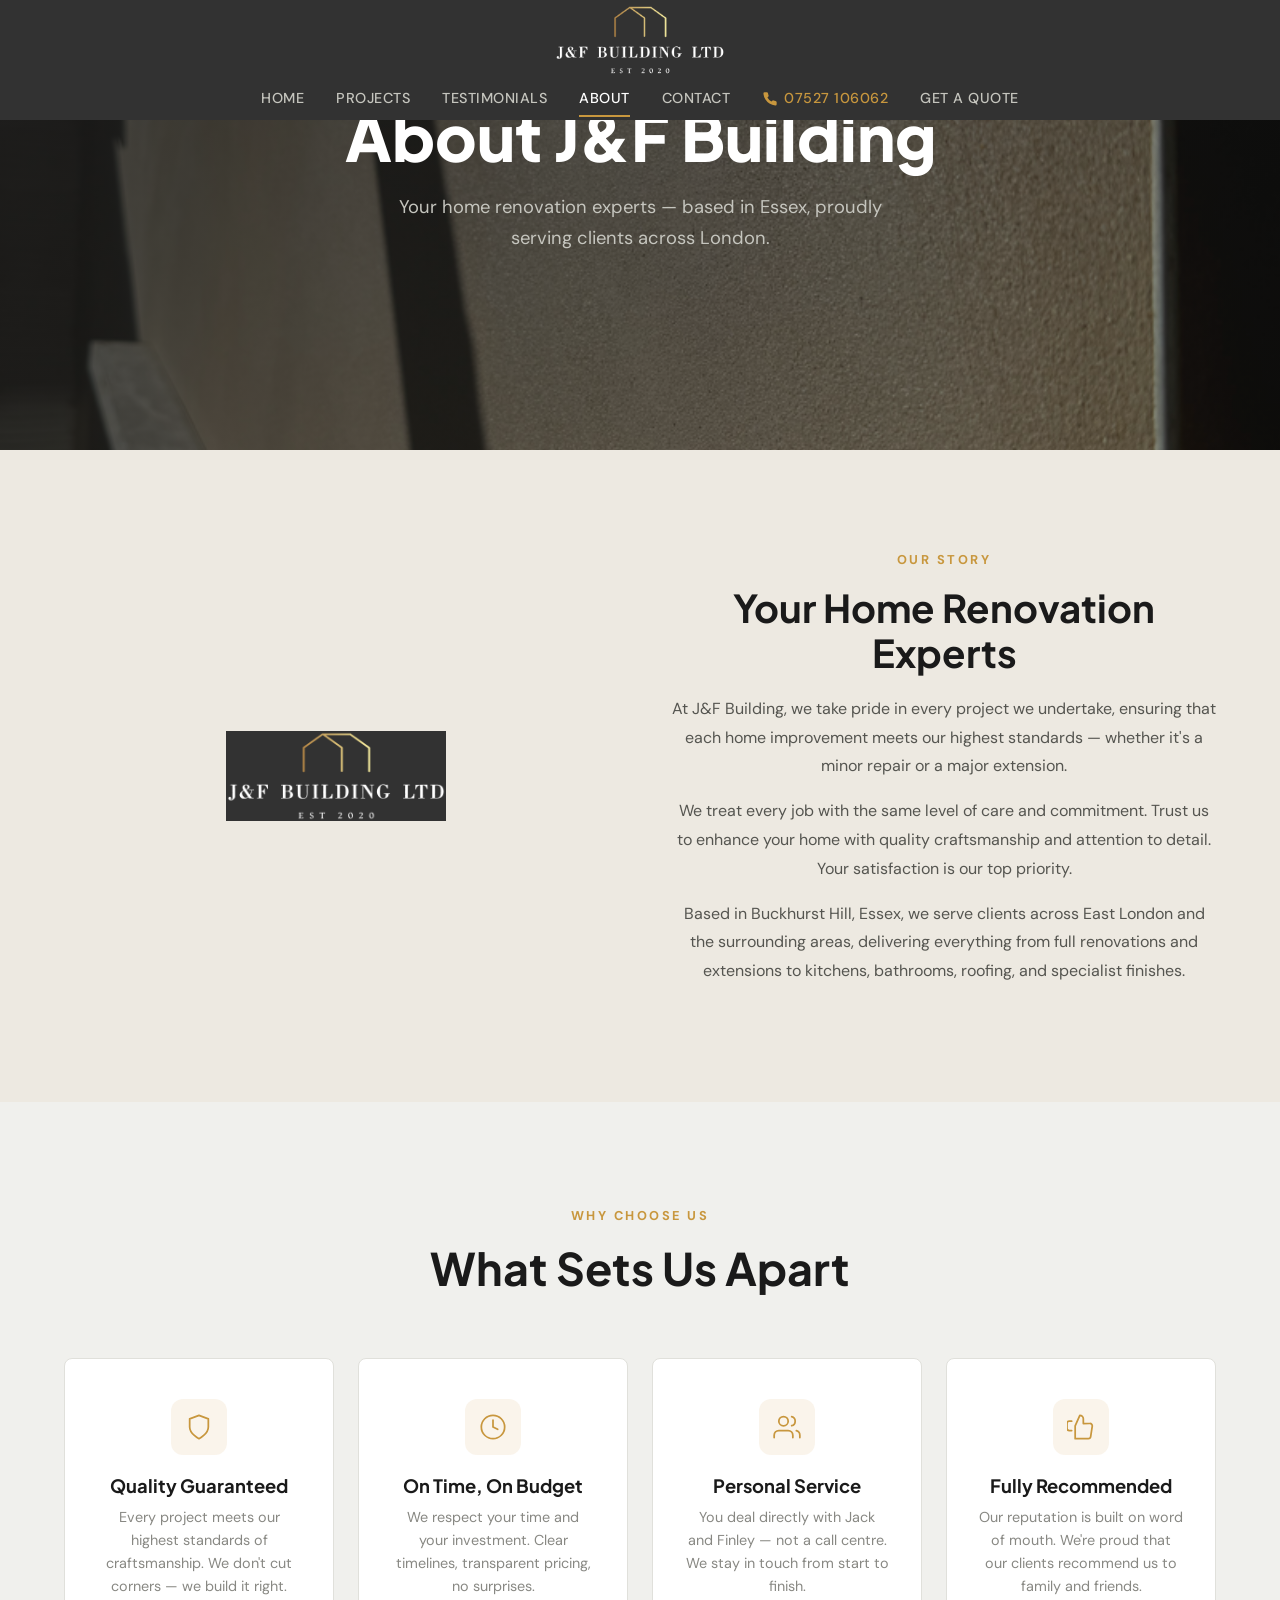
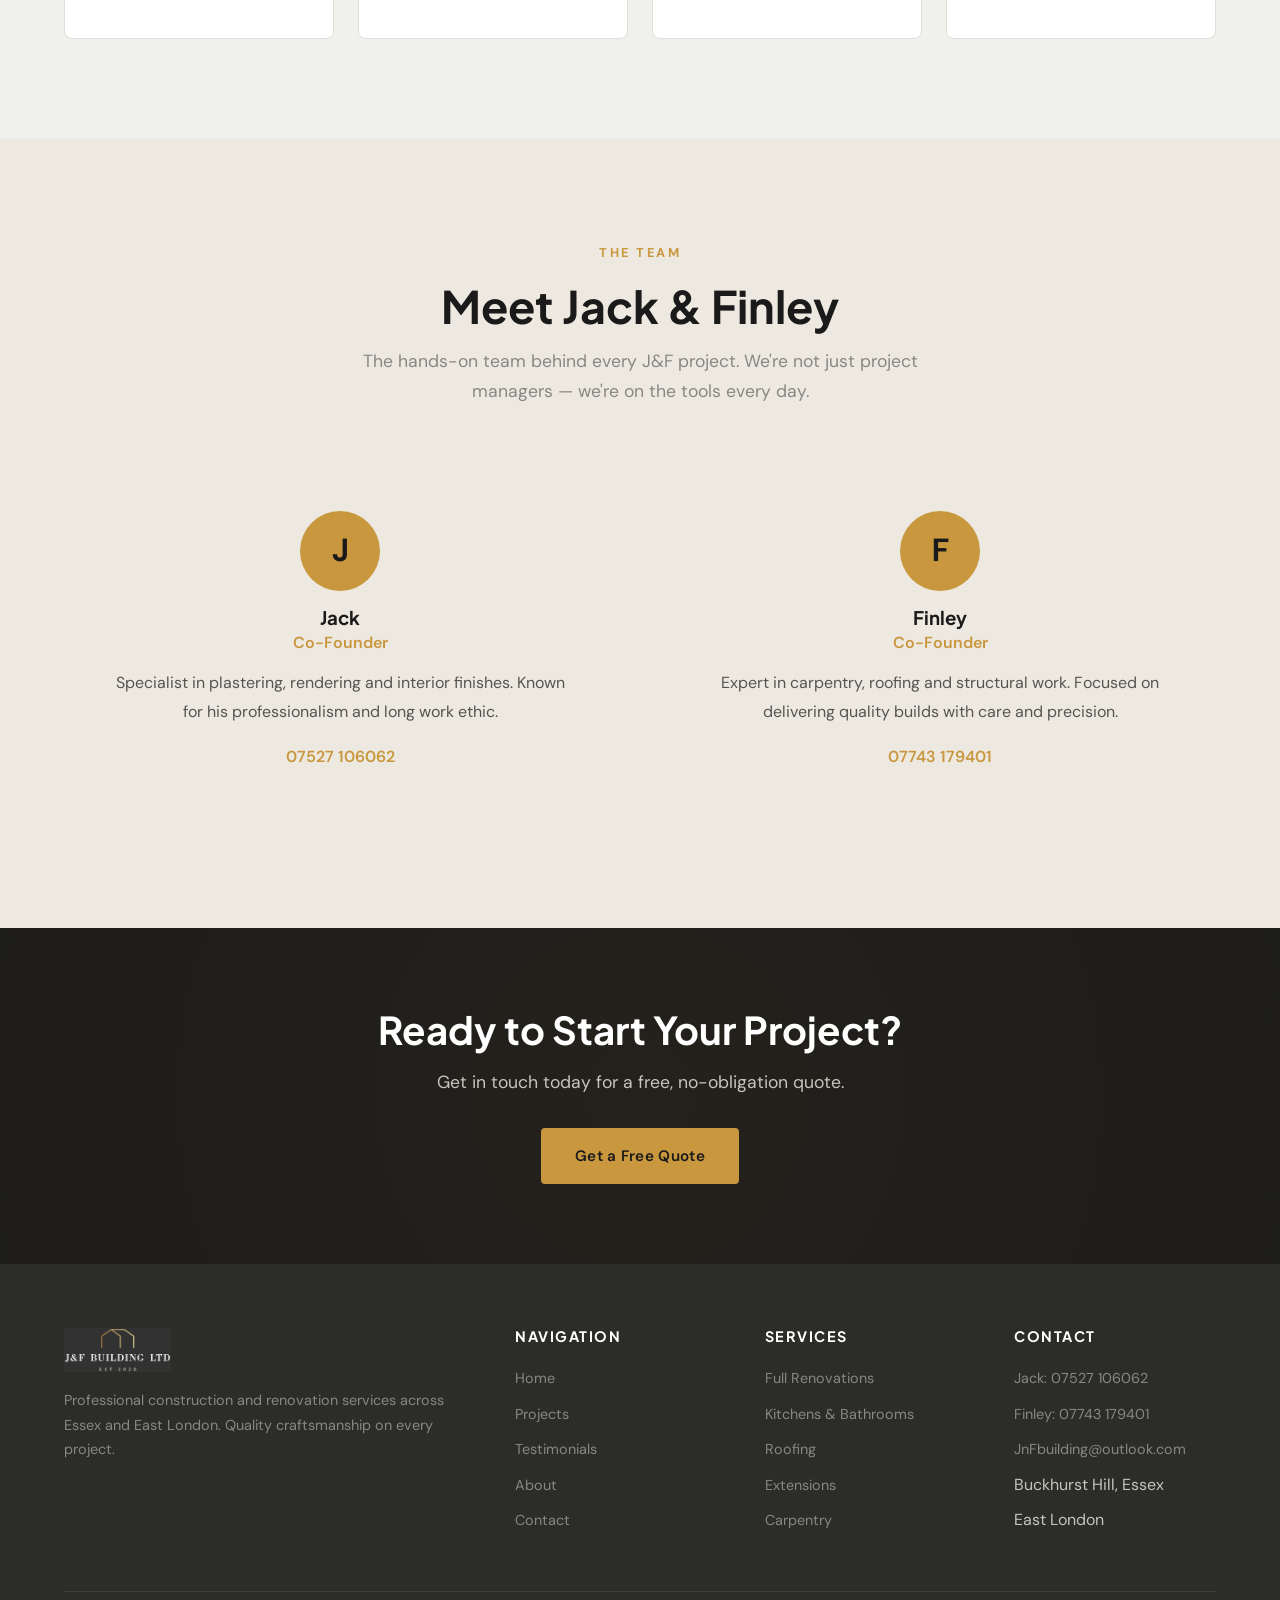
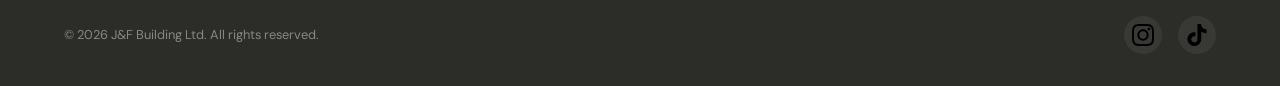
==== commit 5914f72d: "Fix mobile layout, remove CSS errors, standardize header and logo" ====
--- a/about.html
+++ b/about.html
@@ -10,7 +10,7 @@
   <link href="https://fonts.googleapis.com/css2?family=DM+Sans:ital,opsz,wght@0,9..40,300;0,9..40,400;0,9..40,500;0,9..40,600;0,9..40,700;1,9..40,400&family=Plus+Jakarta+Sans:wght@500;600;700;800&display=swap" rel="stylesheet">
   <link rel="stylesheet" href="css/styles.css">
 </head>
-<body>
+<body class="about">
 
   <!-- Navigation -->
   <nav class="nav">
@@ -53,10 +53,10 @@
   <section class="section">
     <div class="container">
       <div class="split">
-        <div class="split-image fade-in-left">
-          <img src="public/logo.png" alt="J&amp;F Building Ltd logo" style="object-fit: contain; background: #f5f5f0; padding: 40px;">
-        </div>
-        <div class="split-content fade-in-right">
+        <div class="split-image fade-in-left" style="display: flex; justify-content: center; align-items: center;">
+          <img src="public/logo.png" alt="J&amp;F Building Ltd logo" style="object-fit: contain; max-width: 220px; background: none; padding: 0; box-shadow: none; border-radius: 0;">
+        </div>
+        <div class="split-content fade-in-right" style="text-align: center; align-items: center; justify-content: center; display: flex; flex-direction: column;">
           <span class="label">Our Story</span>
           <h2>Your Home Renovation Experts</h2>
           <p>At J&amp;F Building, we take pride in every project we undertake, ensuring that each home improvement meets our highest standards — whether it's a minor repair or a major extension.</p>
--- a/css/styles.css
+++ b/css/styles.css
@@ -1,3 +1,15 @@
+/* --- Prevent header overlap on all pages --- */
+/* --- Standardize header overlap for all pages --- */
+.page-content, main, .hero, .section {
+  margin-top: 80px !important;
+  scroll-margin-top: 80px;
+}
+@media (max-width: 700px) {
+  .page-content, main, .hero, .section {
+    margin-top: 60px !important;
+    scroll-margin-top: 60px;
+  }
+}
 /* ============================================
    J&F Building — Site Styles
    ============================================ */
@@ -34,17 +46,10 @@
 body {
   font-family: var(--font-body);
   color: var(--charcoal);
-  background: var(--charcoal-light);
+  background: #ede9e1;
   line-height: 1.6;
   -webkit-font-smoothing: antialiased;
   overflow-x: hidden;
-  overflow-y: hidden;
-  scrollbar-width: none;
-}
-
-body::-webkit-scrollbar {
-  display: none;
-}
 }
 
 img { max-width: 100%; height: auto; display: block; }
@@ -107,34 +112,71 @@
   position: fixed;
   top: 0; left: 0; right: 0;
   z-index: 1000;
-  background: rgba(26, 26, 26, 0.95);
+  background: rgb(50, 50, 50);
   backdrop-filter: blur(10px);
   -webkit-backdrop-filter: blur(10px);
-  transition: background var(--transition), box-shadow var(--transition);
+  transition: transform 0.35s ease, box-shadow var(--transition);
 }
 .nav.scrolled {
-  background: rgba(26, 26, 26, 0.98);
   box-shadow: 0 2px 20px rgba(0,0,0,0.3);
 }
+.nav.nav-hidden {
+  transform: translateY(-100%);
+}
+/* Standard nav layout */
 .nav-inner {
   display: flex;
   flex-direction: row;
   align-items: center;
   justify-content: space-between;
-  height: 110px;
+  height: 80px;
   max-width: var(--max-width);
   margin: 0 auto;
   padding: 0 24px;
 }
+
+/* About page: center logo and nav */
+body.about .nav-inner {
+  flex-direction: column;
+  align-items: center;
+  justify-content: center;
+  height: 120px;
+  padding: 0;
+}
+body.about .nav-logo {
+  margin-bottom: 8px;
+}
+body.about .nav-links {
+  justify-content: center;
+  width: 100%;
+}
+/* Remove box and background from logo everywhere */
 .nav-logo img {
-  height: 110px;
+  height: 70px;
   width: auto;
   filter: none;
-  background: none;
-  padding: 0;
-  border-radius: 0;
-  box-shadow: none;
+  background: none !important;
+  padding: 0 !important;
+  border-radius: 0 !important;
+  box-shadow: none !important;
   transition: height 0.2s;
+}
+/* About page: center hero text */
+body.about .hero.hero-page {
+  display: flex;
+  flex-direction: column;
+  align-items: center;
+  justify-content: flex-start;
+  height: 50vh;
+  min-height: 400px;
+  padding-top: 40px;
+}
+body.about .hero-page .hero-content {
+  text-align: center;
+  align-items: center;
+  justify-content: center;
+  display: flex;
+  flex-direction: column;
 }
 .nav-links {
   display: flex;
@@ -215,23 +257,13 @@
   opacity: 1;
   transform: none;
 }
-/* --- Prevent header overlap --- */
-main, .hero, .section {
-  scroll-margin-top: 120px;
-}
-body > .hero:first-of-type,
-body > .section:first-of-type {
-  margin-top: 120px;
-}
-@media (max-width: 700px) {
-  main, .hero, .section {
-    scroll-margin-top: 90px;
-  }
-  body > .hero:first-of-type,
-  body > .section:first-of-type {
-    margin-top: 90px;
-  }
-}
+
+/* --- Prevent header overlap (fix for all pages, no extra white) --- */
+.page-content, main, .hero, .section {
+  scroll-margin-top: 110px;
+}
+.hero, .section {
+  margin-top: 0 !important;
 }
 .nav-cta.interactive-cta:hover .cta-btn-arrow {
   transform: translateY(-50%) translateX(0);
@@ -652,7 +684,6 @@
   overflow: hidden;
   aspect-ratio: 4/3;
   cursor: pointer;
-  group: true;
 }
 .project-card img {
   width: 100%; height: 100%;
@@ -1050,10 +1081,12 @@
   display: flex;
 }
 .lightbox img {
-  max-width: 90vw;
-  max-height: 90vh;
-  object-fit: contain;
-  border-radius: 4px;
+    max-width: 90vw;
+    max-height: 70vh;
+    object-fit: contain;
+    border-radius: 10px;
+    box-shadow: 0 8px 32px rgba(0,0,0,0.25);
+    background: #222;
 }
 .lightbox-close {
   position: absolute;
@@ -1073,39 +1106,42 @@
   position: absolute;
   top: 50%;
   transform: translateY(-50%);
-  background: rgba(255,255,255,0.1);
-  backdrop-filter: blur(4px);
-  border: 1px solid rgba(255,255,255,0.2);
-  color: var(--white);
-  font-size: 2.5rem;
+  background: rgba(255,255,255,0.13);
+  border: none;
+  color: var(--amber);
+  font-size: 2.2rem;
   cursor: pointer;
-  width: 52px; height: 52px;
+  width: 44px; height: 44px;
   border-radius: 50%;
   display: flex;
   align-items: center;
   justify-content: center;
-  transition: all 0.2s ease;
+  transition: background 0.2s, color 0.2s, box-shadow 0.2s;
+  box-shadow: 0 2px 8px rgba(0,0,0,0.18);
   line-height: 1;
+  z-index: 10;
 }
 .lightbox-prev { left: 24px; }
 .lightbox-next { right: 24px; }
 .lightbox-prev:hover,
 .lightbox-next:hover {
-  background: rgba(200, 151, 62, 0.5);
-  border-color: var(--amber);
+  background: var(--amber);
+  color: var(--charcoal);
+  box-shadow: 0 4px 16px rgba(200,151,62,0.18);
 }
 .lightbox-counter {
   position: absolute;
   bottom: 24px;
   left: 50%;
   transform: translateX(-50%);
-  color: var(--grey-300);
-  font-size: 0.85rem;
-  font-weight: 500;
+  color: var(--amber);
+  font-size: 1rem;
+  background: rgba(26,26,26,0.7);
+  padding: 6px 18px;
+  border-radius: 20px;
+  font-weight: 600;
   letter-spacing: 1px;
-  background: rgba(0,0,0,0.5);
-  padding: 6px 16px;
-  border-radius: 20px;
+  box-shadow: 0 2px 8px rgba(0,0,0,0.12);
 }
 .photo-count {
   display: inline-block;
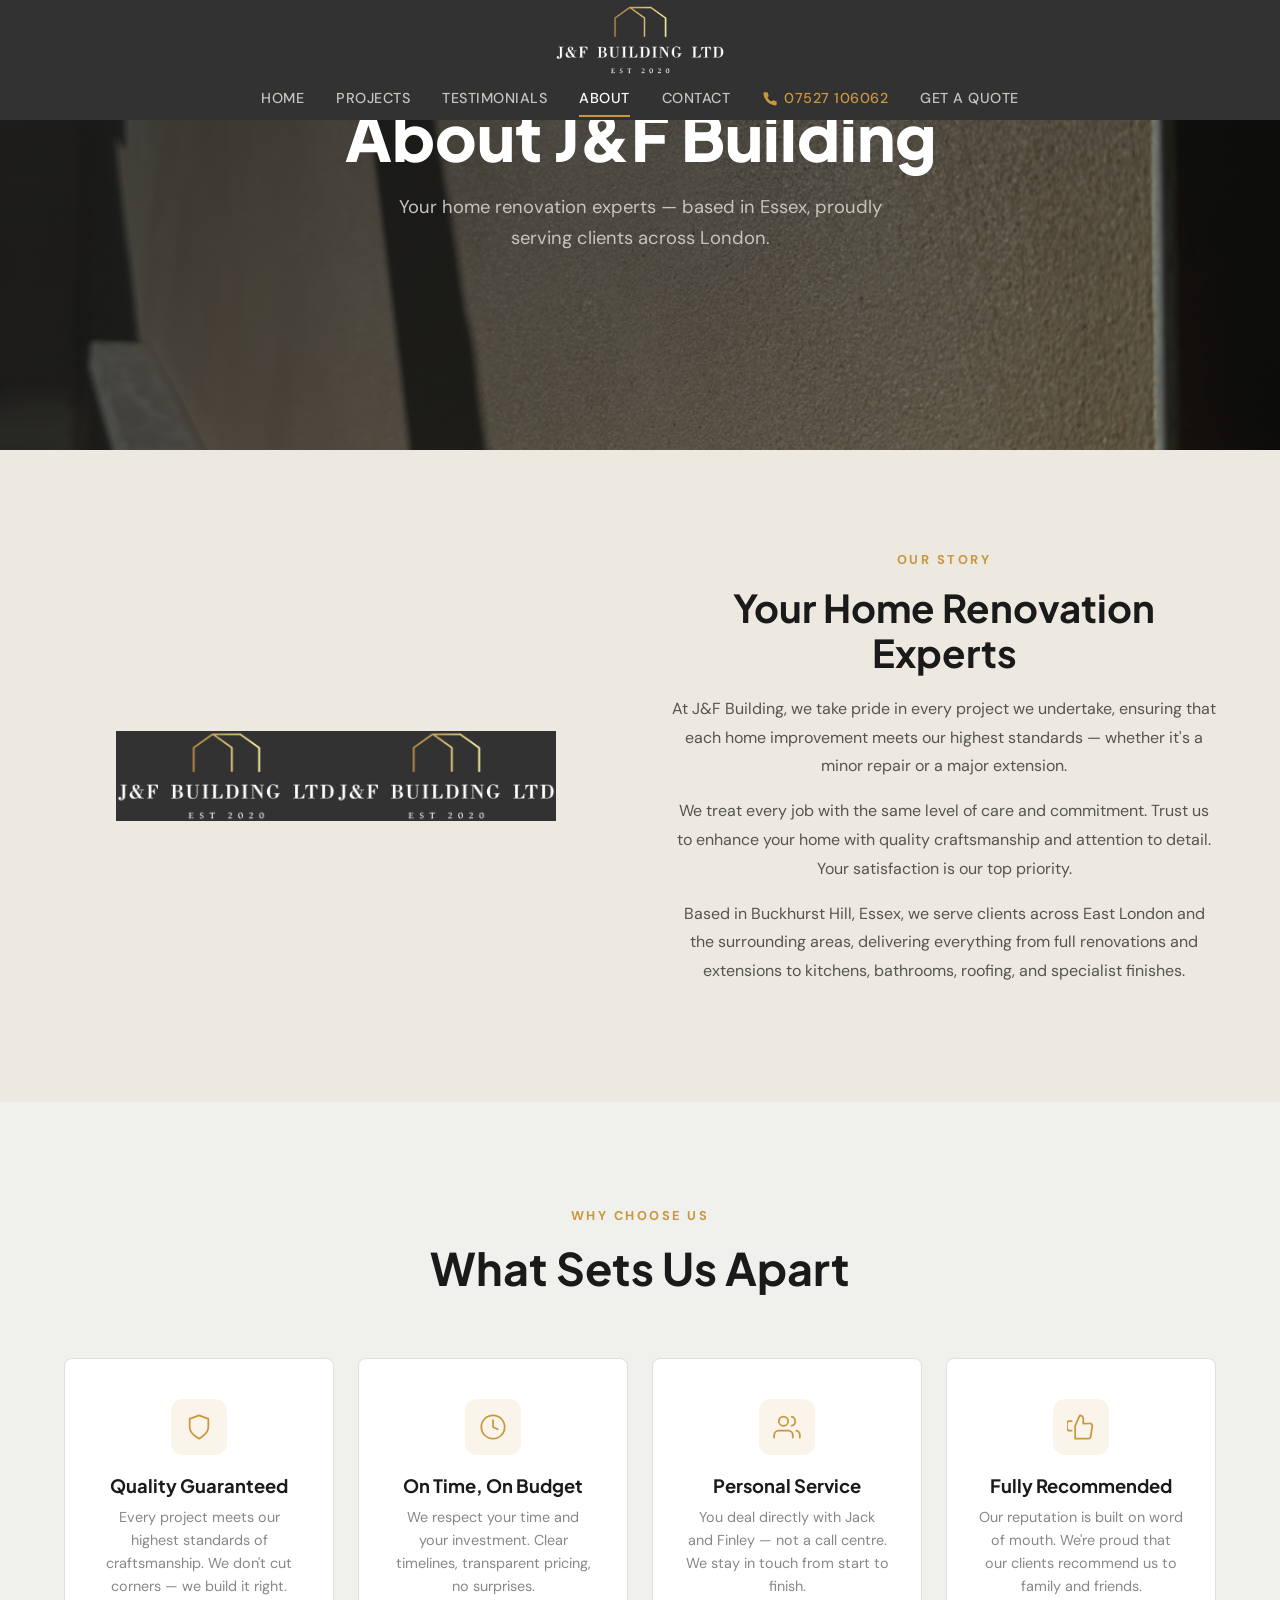
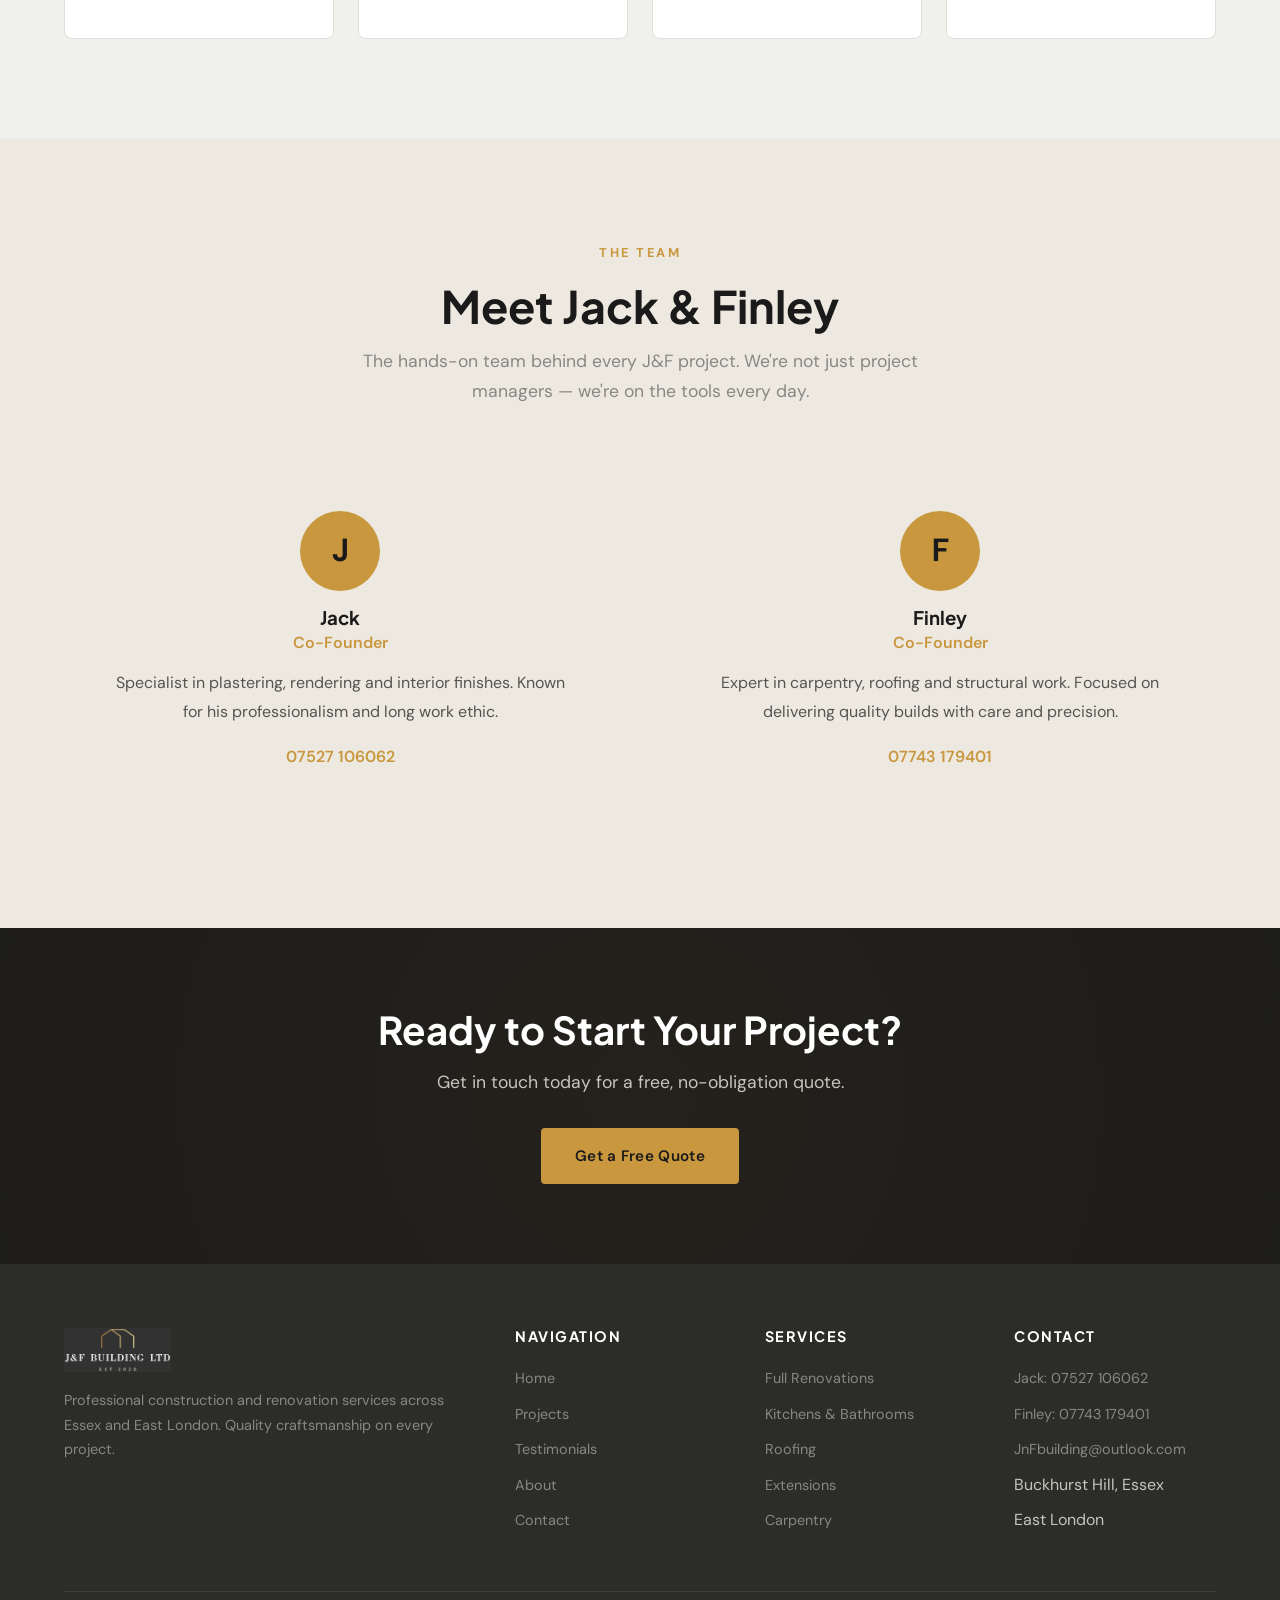
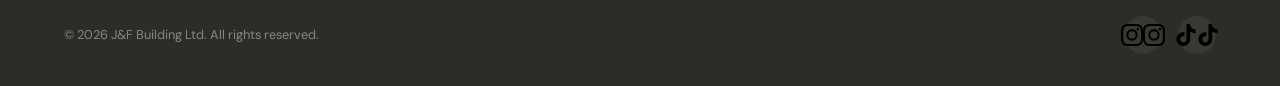
==== commit ea95b0fc: "changed project structure and references" ====
--- a/about.html
+++ b/about.html
@@ -16,7 +16,7 @@
   <nav class="nav">
     <div class="nav-inner">
       <a href="index.html" class="nav-logo">
-        <img src="public/logo.png" alt="J&amp;F Building Ltd">
+          <img src="img/logo.png" alt="J&amp;F Building Ltd">
       </a>
       <div class="nav-links">
         <a href="index.html">Home</a>
@@ -39,7 +39,7 @@
   <!-- Page Hero -->
   <section class="hero hero-page">
     <div class="hero-bg">
-      <img src="public/project-rendering.jpg" alt="About J&amp;F Building">
+      <img src="img/project-rendering.jpg" alt="About J&amp;F Building">
     </div>
     <div class="hero-overlay"></div>
     <div class="hero-content">
@@ -55,6 +55,7 @@
       <div class="split">
         <div class="split-image fade-in-left" style="display: flex; justify-content: center; align-items: center;">
           <img src="public/logo.png" alt="J&amp;F Building Ltd logo" style="object-fit: contain; max-width: 220px; background: none; padding: 0; box-shadow: none; border-radius: 0;">
+            <img src="img/logo.png" alt="J&amp;F Building Ltd logo" style="object-fit: contain; max-width: 220px; background: none; padding: 0; box-shadow: none; border-radius: 0;">
         </div>
         <div class="split-content fade-in-right" style="text-align: center; align-items: center; justify-content: center; display: flex; flex-direction: column;">
           <span class="label">Our Story</span>
@@ -187,9 +188,11 @@
         <div class="footer-social">
           <a href="https://www.instagram.com/jnf_buildersltd" target="_blank" rel="noopener" aria-label="Instagram">
             <img src="public/instagram.svg" alt="Instagram" style="width:22px;height:22px;" />
+              <img src="img/instagram.svg" alt="Instagram" style="width:22px;height:22px;" />
           </a>
           <a href="https://www.tiktok.com/@jf.builderz" target="_blank" rel="noopener" aria-label="TikTok">
             <img src="public/tiktok.svg" alt="TikTok" style="width:22px;height:22px;" />
+              <img src="img/tiktok.svg" alt="TikTok" style="width:22px;height:22px;" />
           </a>
         </div>
       </div>
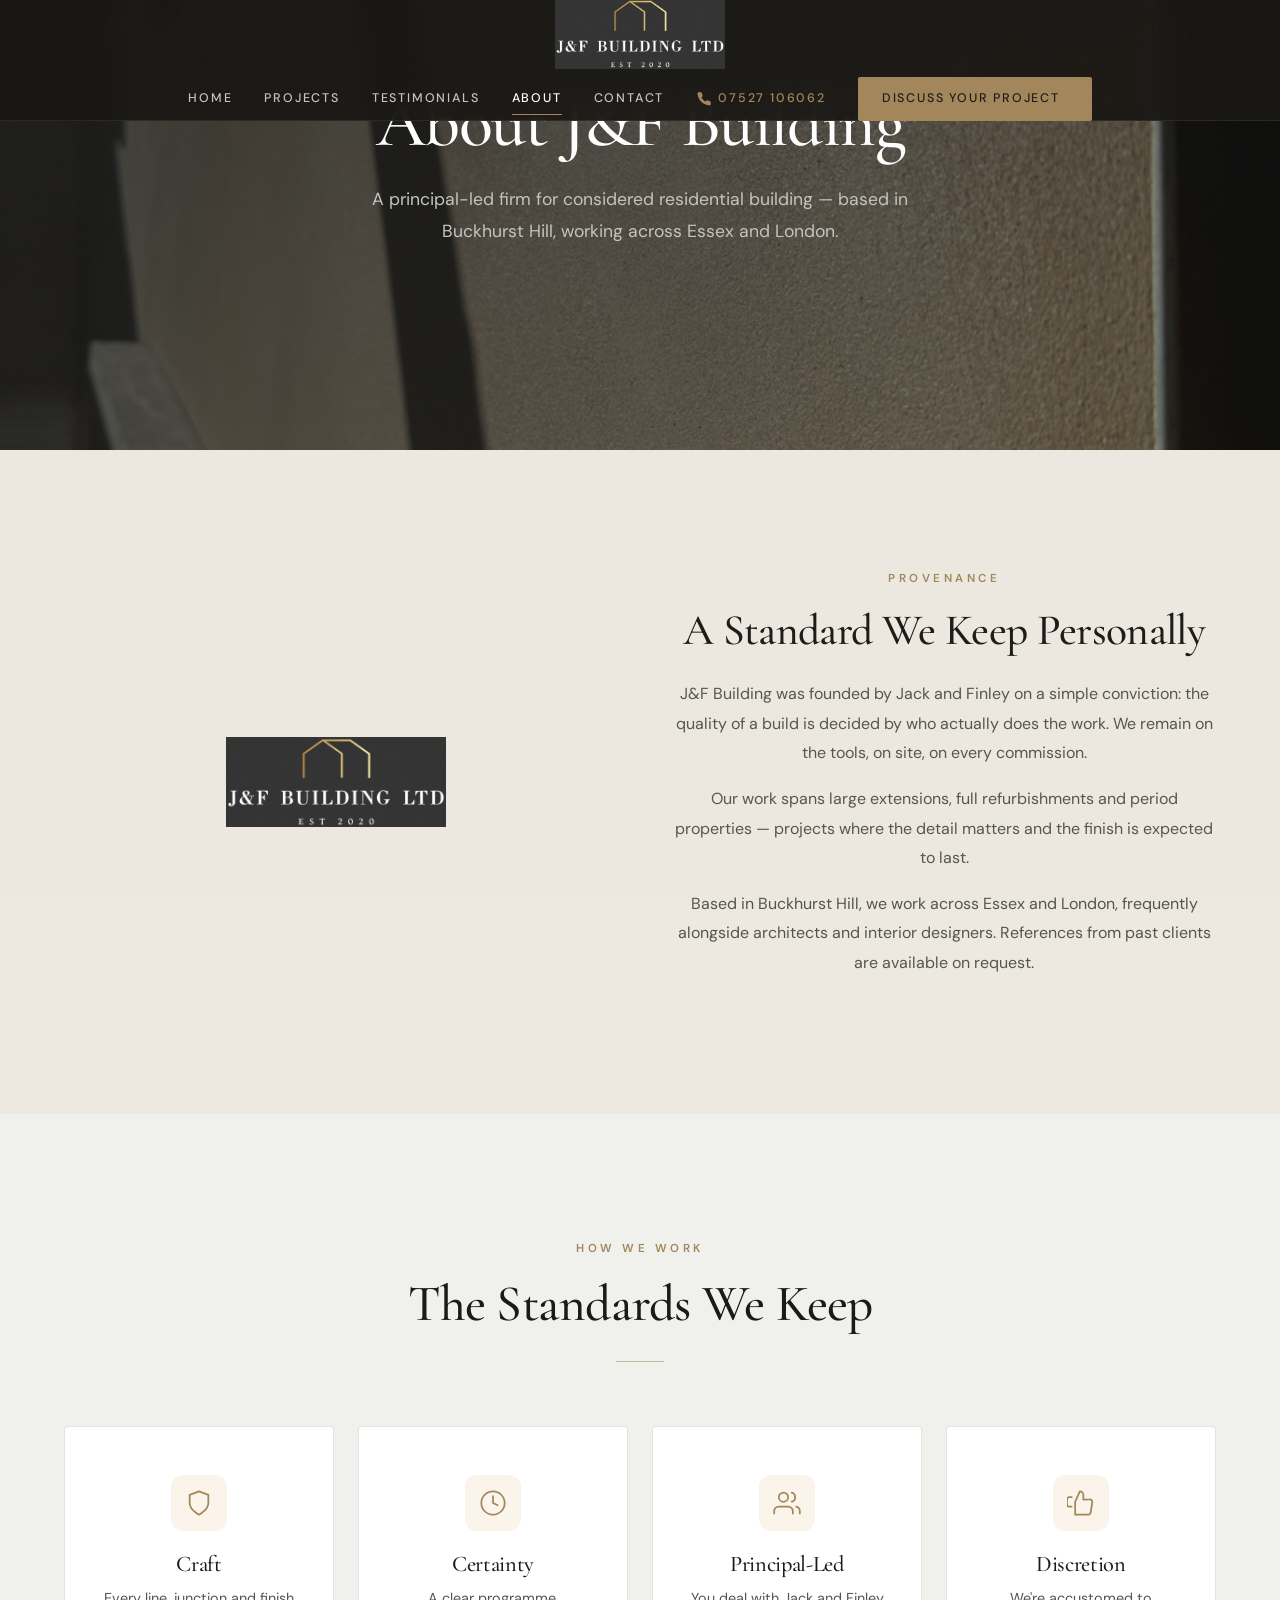
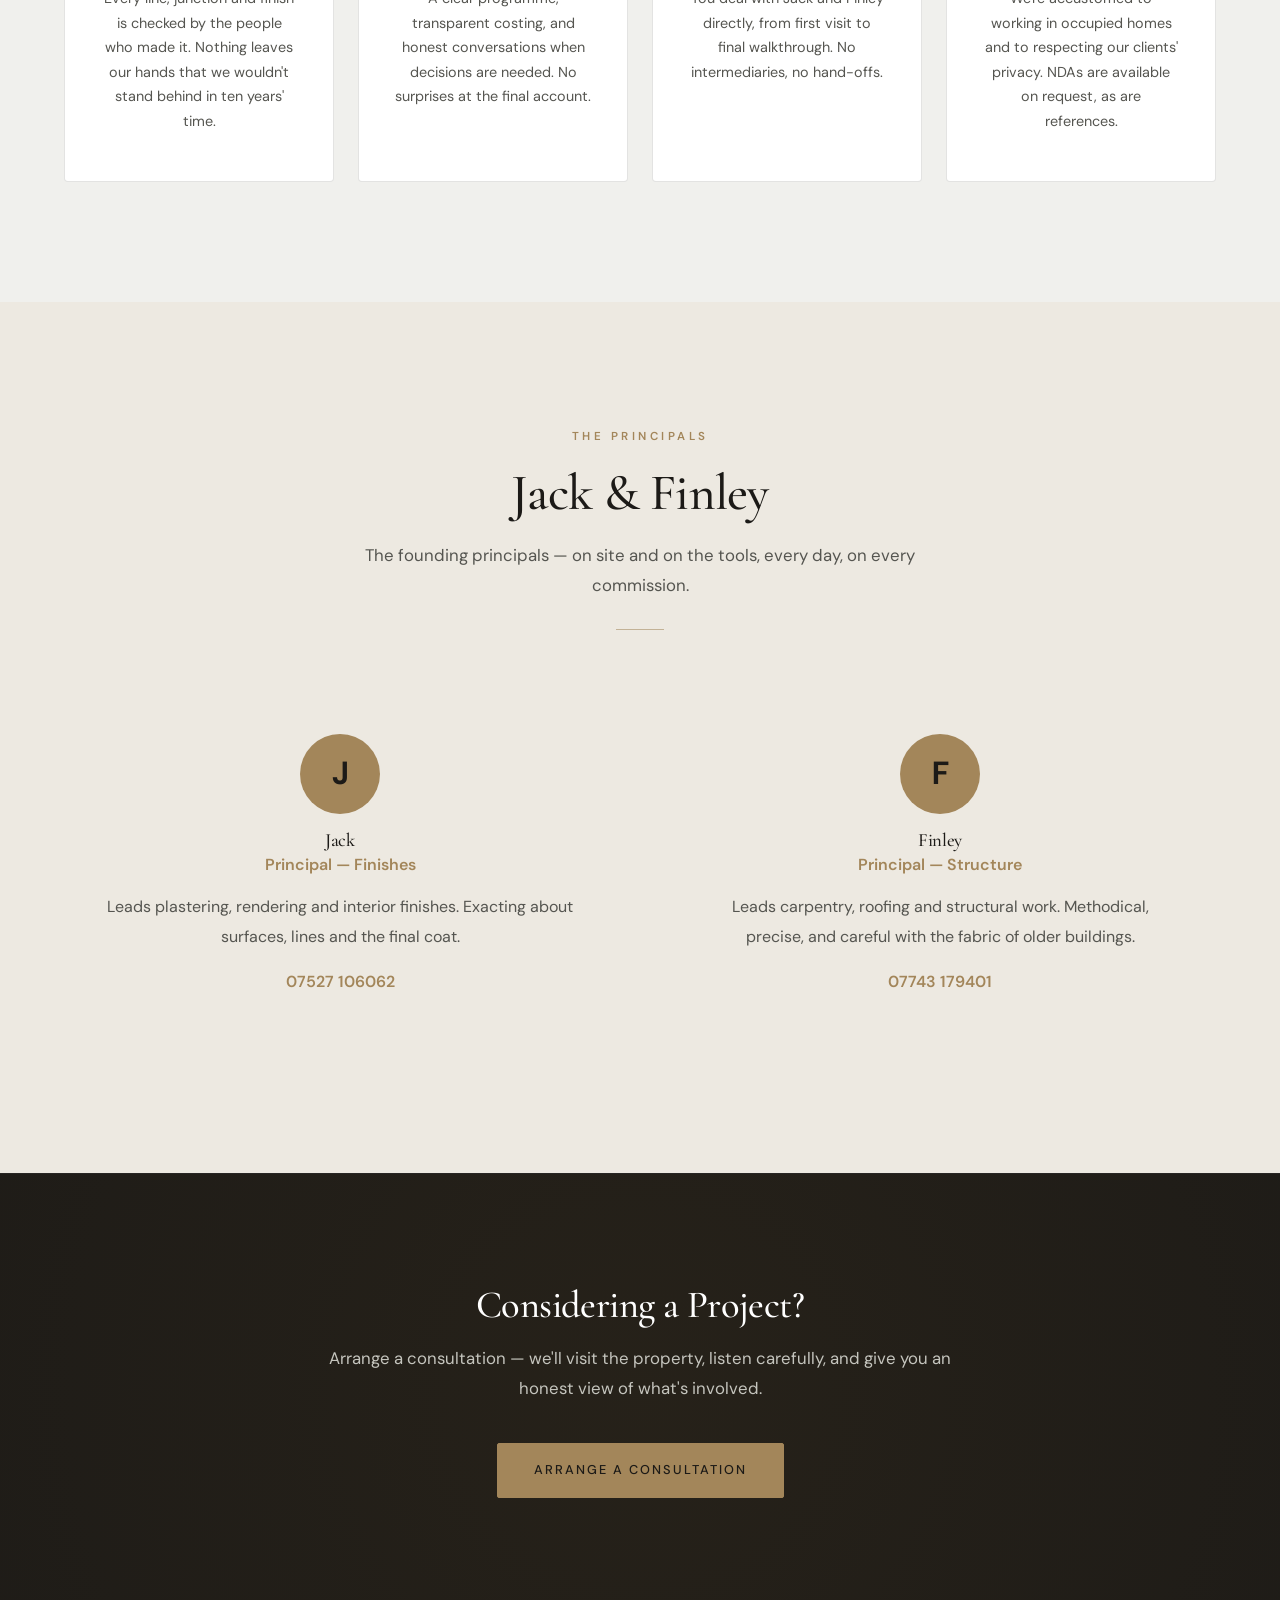
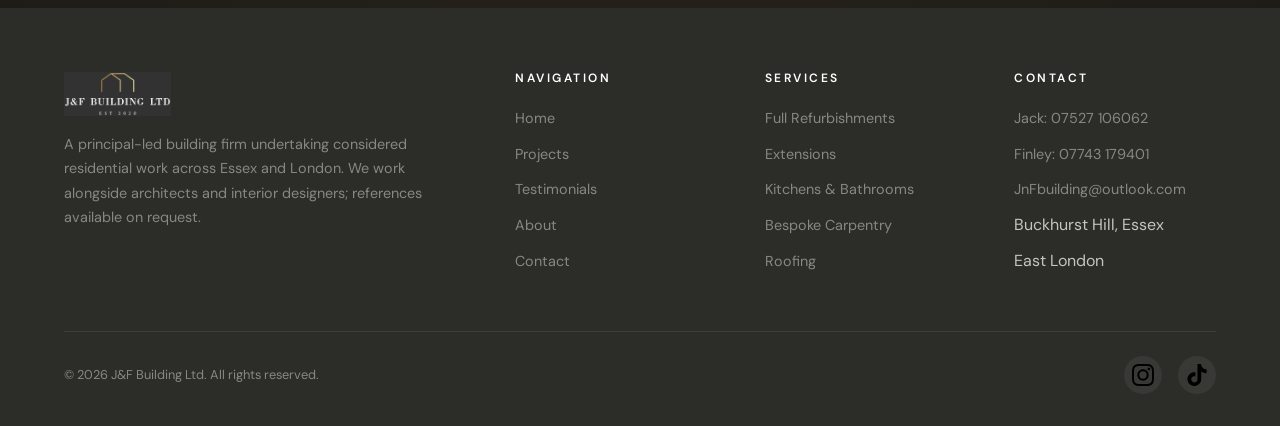
==== commit 253ee466: "Reposition site for premium residential clients - Rewrite all copy in a quiet, consultative tone; CT" ====
--- a/about.html
+++ b/about.html
@@ -3,11 +3,11 @@
 <head>
   <meta charset="UTF-8">
   <meta name="viewport" content="width=device-width, initial-scale=1.0">
-  <title>About Us | J&amp;F Building</title>
-  <meta name="description" content="Learn about J&amp;F Building Ltd — your trusted home renovation experts based in Essex, serving clients across East London.">
+  <title>The Firm | J&amp;F Building</title>
+  <meta name="description" content="J&amp;F Building is a principal-led building firm based in Buckhurst Hill, undertaking considered residential work across Essex and London.">
   <link rel="preconnect" href="https://fonts.googleapis.com">
   <link rel="preconnect" href="https://fonts.gstatic.com" crossorigin>
-  <link href="https://fonts.googleapis.com/css2?family=DM+Sans:ital,opsz,wght@0,9..40,300;0,9..40,400;0,9..40,500;0,9..40,600;0,9..40,700;1,9..40,400&family=Plus+Jakarta+Sans:wght@500;600;700;800&display=swap" rel="stylesheet">
+  <link href="https://fonts.googleapis.com/css2?family=Cormorant+Garamond:ital,wght@0,400;0,500;0,600;1,400;1,500&family=DM+Sans:ital,opsz,wght@0,9..40,300;0,9..40,400;0,9..40,500;0,9..40,600;0,9..40,700;1,9..40,400&display=swap" rel="stylesheet">
   <link rel="stylesheet" href="css/styles.css">
 </head>
 <body class="about">
@@ -28,7 +28,13 @@
           <svg viewBox="0 0 24 24"><path d="M22 16.92v3a2 2 0 01-2.18 2 19.79 19.79 0 01-8.63-3.07 19.5 19.5 0 01-6-6 19.79 19.79 0 01-3.07-8.67A2 2 0 014.11 2h3a2 2 0 012 1.72c.127.96.361 1.903.7 2.81a2 2 0 01-.45 2.11L8.09 9.91a16 16 0 006 6l1.27-1.27a2 2 0 012.11-.45c.907.339 1.85.573 2.81.7A2 2 0 0122 16.92z"/></svg>
           07527 106062
         </a>
-        <a href="contact.html" class="nav-cta">Get a Quote</a>
+        <a href="contact.html" class="nav-cta interactive-cta">
+          <span class="cta-btn-text">Discuss Your Project</span>
+          <span class="cta-btn-arrow">
+            <svg width="22" height="22" viewBox="0 0 24 24" fill="none" stroke="currentColor" stroke-width="2" stroke-linecap="round" stroke-linejoin="round"><line x1="5" y1="12" x2="19" y2="12"/><polyline points="12 5 19 12 12 19"/></svg>
+          </span>
+          <span class="cta-btn-bg"></span>
+        </a>
       </div>
       <button class="nav-hamburger" aria-label="Toggle menu">
         <span></span><span></span><span></span>
@@ -43,9 +49,9 @@
     </div>
     <div class="hero-overlay"></div>
     <div class="hero-content">
-      <div class="hero-badge">Who We Are</div>
+      <div class="hero-badge">The Firm</div>
       <h1>About J&amp;F Building</h1>
-      <p>Your home renovation experts — based in Essex, proudly serving clients across London.</p>
+      <p>A principal-led firm for considered residential building — based in Buckhurst Hill, working across Essex and London.</p>
     </div>
   </section>
 
@@ -54,15 +60,14 @@
     <div class="container">
       <div class="split">
         <div class="split-image fade-in-left" style="display: flex; justify-content: center; align-items: center;">
-          <img src="public/logo.png" alt="J&amp;F Building Ltd logo" style="object-fit: contain; max-width: 220px; background: none; padding: 0; box-shadow: none; border-radius: 0;">
-            <img src="img/logo.png" alt="J&amp;F Building Ltd logo" style="object-fit: contain; max-width: 220px; background: none; padding: 0; box-shadow: none; border-radius: 0;">
+          <img src="img/logo.png" alt="J&amp;F Building Ltd logo" style="object-fit: contain; max-width: 220px; background: none; padding: 0; box-shadow: none; border-radius: 0;">
         </div>
         <div class="split-content fade-in-right" style="text-align: center; align-items: center; justify-content: center; display: flex; flex-direction: column;">
-          <span class="label">Our Story</span>
-          <h2>Your Home Renovation Experts</h2>
-          <p>At J&amp;F Building, we take pride in every project we undertake, ensuring that each home improvement meets our highest standards — whether it's a minor repair or a major extension.</p>
-          <p>We treat every job with the same level of care and commitment. Trust us to enhance your home with quality craftsmanship and attention to detail. Your satisfaction is our top priority.</p>
-          <p>Based in Buckhurst Hill, Essex, we serve clients across East London and the surrounding areas, delivering everything from full renovations and extensions to kitchens, bathrooms, roofing, and specialist finishes.</p>
+          <span class="label">Provenance</span>
+          <h2>A Standard We Keep Personally</h2>
+          <p>J&amp;F Building was founded by Jack and Finley on a simple conviction: the quality of a build is decided by who actually does the work. We remain on the tools, on site, on every commission.</p>
+          <p>Our work spans large extensions, full refurbishments and period properties — projects where the detail matters and the finish is expected to last.</p>
+          <p>Based in Buckhurst Hill, we work across Essex and London, frequently alongside architects and interior designers. References from past clients are available on request.</p>
         </div>
       </div>
     </div>
@@ -72,37 +77,37 @@
   <section class="section section-grey">
     <div class="container">
       <div class="section-header fade-in">
-        <span class="label">Why Choose Us</span>
-        <h2>What Sets Us Apart</h2>
+        <span class="label">How We Work</span>
+        <h2>The Standards We Keep</h2>
       </div>
       <div class="services-grid">
         <div class="service-card fade-in">
           <div class="service-icon">
             <svg viewBox="0 0 24 24"><path d="M12 22s8-4 8-10V5l-8-3-8 3v7c0 6 8 10 8 10z"/></svg>
           </div>
-          <h3>Quality Guaranteed</h3>
-          <p>Every project meets our highest standards of craftsmanship. We don't cut corners — we build it right.</p>
+          <h3>Craft</h3>
+          <p>Every line, junction and finish is checked by the people who made it. Nothing leaves our hands that we wouldn't stand behind in ten years' time.</p>
         </div>
         <div class="service-card fade-in">
           <div class="service-icon">
             <svg viewBox="0 0 24 24"><circle cx="12" cy="12" r="10"/><polyline points="12 6 12 12 16 14"/></svg>
           </div>
-          <h3>On Time, On Budget</h3>
-          <p>We respect your time and your investment. Clear timelines, transparent pricing, no surprises.</p>
+          <h3>Certainty</h3>
+          <p>A clear programme, transparent costing, and honest conversations when decisions are needed. No surprises at the final account.</p>
         </div>
         <div class="service-card fade-in">
           <div class="service-icon">
             <svg viewBox="0 0 24 24"><path d="M17 21v-2a4 4 0 00-4-4H5a4 4 0 00-4 4v2"/><circle cx="9" cy="7" r="4"/><path d="M23 21v-2a4 4 0 00-3-3.87M16 3.13a4 4 0 010 7.75"/></svg>
           </div>
-          <h3>Personal Service</h3>
-          <p>You deal directly with Jack and Finley — not a call centre. We stay in touch from start to finish.</p>
+          <h3>Principal-Led</h3>
+          <p>You deal with Jack and Finley directly, from first visit to final walkthrough. No intermediaries, no hand-offs.</p>
         </div>
         <div class="service-card fade-in">
           <div class="service-icon">
             <svg viewBox="0 0 24 24"><path d="M14 9V5a3 3 0 00-3-3l-4 9v11h11.28a2 2 0 002-1.7l1.38-9a2 2 0 00-2-2.3H14z"/><path d="M4 15H2a2 2 0 01-2-2V9a2 2 0 012-2h2"/></svg>
           </div>
-          <h3>Fully Recommended</h3>
-          <p>Our reputation is built on word of mouth. We're proud that our clients recommend us to family and friends.</p>
+          <h3>Discretion</h3>
+          <p>We're accustomed to working in occupied homes and to respecting our clients' privacy. NDAs are available on request, as are references.</p>
         </div>
       </div>
     </div>
@@ -112,23 +117,23 @@
   <section class="section">
     <div class="container">
       <div class="section-header fade-in">
-        <span class="label">The Team</span>
-        <h2>Meet Jack &amp; Finley</h2>
-        <p>The hands-on team behind every J&amp;F project. We're not just project managers — we're on the tools every day.</p>
+        <span class="label">The Principals</span>
+        <h2>Jack &amp; Finley</h2>
+        <p>The founding principals — on site and on the tools, every day, on every commission.</p>
       </div>
       <div class="split" style="gap: 48px;">
         <div class="split-content fade-in-left" style="text-align:center; padding: 40px;">
           <div class="author-avatar" style="width:80px; height:80px; font-size:2rem; margin: 0 auto 16px; background: var(--amber); border-radius: 50%; display:flex; align-items:center; justify-content:center; color: var(--charcoal); font-weight:700;">J</div>
           <h3>Jack</h3>
-          <p style="color: var(--amber); font-weight:600; margin-bottom:12px;">Co-Founder</p>
-          <p>Specialist in plastering, rendering and interior finishes. Known for his professionalism and long work ethic.</p>
+          <p style="color: var(--amber); font-weight:600; margin-bottom:12px;">Principal — Finishes</p>
+          <p>Leads plastering, rendering and interior finishes. Exacting about surfaces, lines and the final coat.</p>
           <p style="margin-top: 16px;"><a href="tel:07527106062" style="color: var(--amber); font-weight:600;">07527 106062</a></p>
         </div>
         <div class="split-content fade-in-right" style="text-align:center; padding: 40px;">
           <div class="author-avatar" style="width:80px; height:80px; font-size:2rem; margin: 0 auto 16px; background: var(--amber); border-radius: 50%; display:flex; align-items:center; justify-content:center; color: var(--charcoal); font-weight:700;">F</div>
           <h3>Finley</h3>
-          <p style="color: var(--amber); font-weight:600; margin-bottom:12px;">Co-Founder</p>
-          <p>Expert in carpentry, roofing and structural work. Focused on delivering quality builds with care and precision.</p>
+          <p style="color: var(--amber); font-weight:600; margin-bottom:12px;">Principal — Structure</p>
+          <p>Leads carpentry, roofing and structural work. Methodical, precise, and careful with the fabric of older buildings.</p>
           <p style="margin-top: 16px;"><a href="tel:07743179401" style="color: var(--amber); font-weight:600;">07743 179401</a></p>
         </div>
       </div>
@@ -138,9 +143,9 @@
   <!-- CTA Banner -->
   <section class="cta-banner">
     <div class="container fade-in">
-      <h2>Ready to Start Your Project?</h2>
-      <p>Get in touch today for a free, no-obligation quote.</p>
-      <a href="contact.html" class="btn btn-primary">Get a Free Quote</a>
+      <h2>Considering a Project?</h2>
+      <p>Arrange a consultation — we'll visit the property, listen carefully, and give you an honest view of what's involved.</p>
+      <a href="contact.html" class="btn btn-primary">Arrange a Consultation</a>
     </div>
   </section>
 
@@ -149,8 +154,8 @@
     <div class="container">
       <div class="footer-grid">
         <div class="footer-brand">
-          <img src="public/logo.png" alt="J&amp;F Building Ltd">
-          <p>Professional construction and renovation services across Essex and East London. Quality craftsmanship on every project.</p>
+          <img src="img/logo.png" alt="J&amp;F Building Ltd">
+          <p>A principal-led building firm undertaking considered residential work across Essex and London. We work alongside architects and interior designers; references available on request.</p>
         </div>
         <div>
           <h4>Navigation</h4>
@@ -165,11 +170,11 @@
         <div>
           <h4>Services</h4>
           <ul>
-            <li><a href="projects.html">Full Renovations</a></li>
+            <li><a href="projects.html">Full Refurbishments</a></li>
+            <li><a href="projects.html">Extensions</a></li>
             <li><a href="projects.html">Kitchens &amp; Bathrooms</a></li>
+            <li><a href="projects.html">Bespoke Carpentry</a></li>
             <li><a href="projects.html">Roofing</a></li>
-            <li><a href="projects.html">Extensions</a></li>
-            <li><a href="projects.html">Carpentry</a></li>
           </ul>
         </div>
         <div>
@@ -187,12 +192,10 @@
         <p>&copy; 2026 J&amp;F Building Ltd. All rights reserved.</p>
         <div class="footer-social">
           <a href="https://www.instagram.com/jnf_buildersltd" target="_blank" rel="noopener" aria-label="Instagram">
-            <img src="public/instagram.svg" alt="Instagram" style="width:22px;height:22px;" />
-              <img src="img/instagram.svg" alt="Instagram" style="width:22px;height:22px;" />
+            <img src="img/instagram.svg" alt="Instagram" style="width:22px;height:22px;" />
           </a>
           <a href="https://www.tiktok.com/@jf.builderz" target="_blank" rel="noopener" aria-label="TikTok">
-            <img src="public/tiktok.svg" alt="TikTok" style="width:22px;height:22px;" />
-              <img src="img/tiktok.svg" alt="TikTok" style="width:22px;height:22px;" />
+            <img src="img/tiktok.svg" alt="TikTok" style="width:22px;height:22px;" />
           </a>
         </div>
       </div>
--- a/css/styles.css
+++ b/css/styles.css
@@ -18,11 +18,11 @@
 *, *::before, *::after { box-sizing: border-box; margin: 0; padding: 0; }
 
 :root {
-  --charcoal: #1a1a1a;
-  --charcoal-light: #2a2a2a;
-  --amber: #c8973e;
-  --amber-light: #d4a745;
-  --amber-dark: #a67c2e;
+  --charcoal: #1c1a17;
+  --charcoal-light: #2a2724;
+  --amber: #a3865a;
+  --amber-light: #b59a6e;
+  --amber-dark: #8a6f47;
   --offwhite: #f5f5f0;
   --white: #ffffff;
   --grey-100: #f0f0ed;
@@ -31,11 +31,14 @@
   --grey-500: #888883;
   --grey-700: #555550;
   --grey-900: #2c2c28;
-  --font-heading: 'Plus Jakarta Sans', 'Segoe UI', 'Helvetica Neue', Arial, sans-serif;
+  --font-heading: 'Cormorant Garamond', Georgia, 'Times New Roman', serif;
   --font-body: 'DM Sans', 'Segoe UI', 'Helvetica Neue', Arial, sans-serif;
   --max-width: 1200px;
-  --section-padding: 100px 0;
-  --transition: 0.3s ease;
+  --section-padding: 120px 0;
+  --ease-out: cubic-bezier(0.22, 1, 0.36, 1);
+  --transition: 0.45s cubic-bezier(0.22, 1, 0.36, 1);
+  --hairline: rgba(28, 26, 23, 0.12);
+  --shadow-soft: 0 1px 2px rgba(28, 26, 23, 0.04), 0 16px 40px rgba(28, 26, 23, 0.08);
 }
 
 html {
@@ -57,8 +60,20 @@
 ul, ol { list-style: none; }
 h1, h2, h3, h4, h5, h6 {
   font-family: var(--font-heading);
-  font-weight: 700;
-  line-height: 1.15;
+  font-weight: 500;
+  line-height: 1.12;
+  letter-spacing: -0.015em;
+}
+
+/* Faint tactile grain — sits above content, below the lightbox */
+body::after {
+  content: '';
+  position: fixed;
+  inset: 0;
+  z-index: 1500;
+  pointer-events: none;
+  opacity: 0.035;
+  background-image: url("data:image/svg+xml,%3Csvg xmlns='http://www.w3.org/2000/svg' width='160' height='160'%3E%3Cfilter id='n'%3E%3CfeTurbulence type='fractalNoise' baseFrequency='0.9' numOctaves='2'/%3E%3C/filter%3E%3Crect width='160' height='160' filter='url(%23n)'/%3E%3C/svg%3E");
 }
 
 .container {
@@ -76,11 +91,11 @@
   clip: rect(0,0,0,0); border: 0;
 }
 
-/* --- Scroll Animations --- */
+/* --- Scroll Animations — calm, deliberate reveals --- */
 .fade-in {
   opacity: 0;
-  transform: translateY(30px);
-  transition: opacity 0.7s ease, transform 0.7s ease;
+  transform: translateY(36px);
+  transition: opacity 1.05s var(--ease-out), transform 1.05s var(--ease-out);
 }
 .fade-in.visible {
   opacity: 1;
@@ -88,8 +103,8 @@
 }
 .fade-in-left {
   opacity: 0;
-  transform: translateX(-40px);
-  transition: opacity 0.7s ease, transform 0.7s ease;
+  transform: translateX(-36px);
+  transition: opacity 1.05s var(--ease-out), transform 1.05s var(--ease-out);
 }
 .fade-in-left.visible {
   opacity: 1;
@@ -97,12 +112,31 @@
 }
 .fade-in-right {
   opacity: 0;
-  transform: translateX(40px);
-  transition: opacity 0.7s ease, transform 0.7s ease;
+  transform: translateX(36px);
+  transition: opacity 1.05s var(--ease-out), transform 1.05s var(--ease-out);
 }
 .fade-in-right.visible {
   opacity: 1;
   transform: translateX(0);
+}
+
+/* Gentle stagger when neighbouring cards reveal together */
+.services-showcase > .fade-in:nth-child(2),
+.testimonials-grid .fade-in:nth-child(2) { transition-delay: 0.1s; }
+.services-showcase > .fade-in:nth-child(3),
+.testimonials-grid .fade-in:nth-child(3) { transition-delay: 0.2s; }
+
+@media (prefers-reduced-motion: reduce) {
+  html { scroll-behavior: auto; }
+  *, *::before, *::after {
+    transition-duration: 0.01ms !important;
+    animation-duration: 0.01ms !important;
+  }
+  .fade-in, .fade-in-left, .fade-in-right {
+    opacity: 1;
+    transform: none;
+  }
+  body::after { display: none; }
 }
 
 /* ============================================
@@ -112,13 +146,14 @@
   position: fixed;
   top: 0; left: 0; right: 0;
   z-index: 1000;
-  background: rgb(50, 50, 50);
+  background: rgba(24, 22, 19, 0.94);
   backdrop-filter: blur(10px);
   -webkit-backdrop-filter: blur(10px);
-  transition: transform 0.35s ease, box-shadow var(--transition);
+  border-bottom: 1px solid rgba(237, 233, 225, 0.08);
+  transition: transform 0.5s var(--ease-out), box-shadow var(--transition);
 }
 .nav.scrolled {
-  box-shadow: 0 2px 20px rgba(0,0,0,0.3);
+  box-shadow: 0 10px 40px rgba(0,0,0,0.22);
 }
 .nav.nav-hidden {
   transform: translateY(-100%);
@@ -186,9 +221,9 @@
 }
 .nav-links a {
   color: var(--grey-300);
-  font-size: 0.9rem;
+  font-size: 0.78rem;
   font-weight: 500;
-  letter-spacing: 0.5px;
+  letter-spacing: 1.8px;
   text-transform: uppercase;
   position: relative;
   padding: 4px 0;
@@ -197,9 +232,9 @@
   content: '';
   position: absolute;
   bottom: -2px; left: 0;
-  width: 0; height: 2px;
+  width: 0; height: 1px;
   background: var(--amber);
-  transition: width var(--transition);
+  transition: width 0.5s var(--ease-out);
 }
 .nav-links a:hover,
 .nav-links a.active {
@@ -217,12 +252,14 @@
   align-items: center;
   justify-content: center;
   overflow: hidden;
-  border-radius: 999px;
+  border-radius: 2px;
   background: var(--amber);
   color: var(--charcoal) !important;
-  font-weight: 700;
-  letter-spacing: 0.5px;
-  padding: 10px 32px 10px 24px;
+  font-weight: 500;
+  font-size: 0.78rem;
+  letter-spacing: 1.8px;
+  text-transform: uppercase;
+  padding: 12px 32px 12px 24px;
   border: none;
   cursor: pointer;
   transition: background 0.3s, color 0.3s;
@@ -368,35 +405,42 @@
   padding: 0 24px;
 }
 .hero-badge {
-  display: inline-block;
-  background: rgba(200, 151, 62, 0.15);
-  border: 1px solid rgba(200, 151, 62, 0.4);
+  display: inline-flex;
+  align-items: center;
+  gap: 16px;
   color: var(--amber-light);
-  font-size: 0.8rem;
+  font-size: 0.72rem;
   font-weight: 600;
-  letter-spacing: 2px;
+  letter-spacing: 3.5px;
   text-transform: uppercase;
-  padding: 8px 20px;
-  border-radius: 4px;
-  margin-bottom: 24px;
+  margin-bottom: 28px;
+}
+.hero-badge::before {
+  content: '';
+  width: 40px;
+  height: 1px;
+  background: var(--amber);
+  opacity: 0.7;
 }
 .hero h1 {
   color: var(--white);
-  font-size: clamp(2.5rem, 5vw, 4.5rem);
-  font-weight: 800;
-  line-height: 1.08;
-  margin-bottom: 20px;
-  max-width: 700px;
+  font-size: clamp(2.8rem, 5.5vw, 5.2rem);
+  font-weight: 500;
+  line-height: 1.05;
+  letter-spacing: -0.02em;
+  margin-bottom: 24px;
+  max-width: 760px;
 }
 .hero h1 span {
-  color: var(--amber);
+  color: var(--amber-light);
+  font-style: italic;
 }
 .hero p {
   color: var(--grey-300);
-  font-size: 1.15rem;
-  max-width: 520px;
-  margin-bottom: 36px;
-  line-height: 1.7;
+  font-size: 1.1rem;
+  max-width: 540px;
+  margin-bottom: 40px;
+  line-height: 1.8;
 }
 .hero-buttons {
   display: flex;
@@ -431,15 +475,16 @@
   display: inline-flex;
   align-items: center;
   gap: 8px;
-  padding: 14px 32px;
-  font-size: 0.95rem;
-  font-weight: 600;
-  border-radius: 4px;
+  padding: 16px 36px;
+  font-size: 0.8rem;
+  font-weight: 500;
+  letter-spacing: 2px;
+  text-transform: uppercase;
+  border-radius: 2px;
   cursor: pointer;
   transition: all var(--transition);
-  border: 2px solid transparent;
+  border: 1px solid transparent;
   font-family: var(--font-body);
-  letter-spacing: 0.3px;
 }
 .btn-primary {
   background: var(--amber);
@@ -450,16 +495,16 @@
   background: var(--amber-light);
   border-color: var(--amber-light);
   transform: translateY(-2px);
-  box-shadow: 0 4px 15px rgba(200, 151, 62, 0.4);
+  box-shadow: 0 12px 30px rgba(138, 111, 71, 0.25);
 }
 .btn-outline {
   background: transparent;
   color: var(--white);
-  border-color: rgba(255,255,255,0.3);
+  border-color: rgba(255,255,255,0.35);
 }
 .btn-outline:hover {
   border-color: var(--white);
-  background: rgba(255,255,255,0.08);
+  background: rgba(255,255,255,0.06);
   transform: translateY(-2px);
 }
 .btn-dark {
@@ -470,7 +515,7 @@
 .btn-dark:hover {
   background: var(--charcoal-light);
   transform: translateY(-2px);
-  box-shadow: 0 4px 15px rgba(0,0,0,0.2);
+  box-shadow: 0 12px 30px rgba(28, 26, 23, 0.18);
 }
 
 /* ============================================
@@ -493,23 +538,32 @@
 .section-header .label {
   display: inline-block;
   color: var(--amber);
-  font-size: 0.8rem;
-  font-weight: 700;
-  letter-spacing: 2.5px;
+  font-size: 0.72rem;
+  font-weight: 600;
+  letter-spacing: 3.5px;
   text-transform: uppercase;
-  margin-bottom: 16px;
+  margin-bottom: 18px;
 }
 .section-header h2 {
-  font-size: clamp(2rem, 3.5vw, 3rem);
-  margin-bottom: 16px;
+  font-size: clamp(2.4rem, 4vw, 3.4rem);
+  margin-bottom: 18px;
   color: inherit;
 }
 .section-header p {
-  color: var(--grey-500);
-  font-size: 1.1rem;
-  max-width: 600px;
+  color: var(--grey-700);
+  font-size: 1.05rem;
+  max-width: 580px;
   margin: 0 auto;
-  line-height: 1.7;
+  line-height: 1.8;
+}
+.section-header::after {
+  content: '';
+  display: block;
+  width: 48px;
+  height: 1px;
+  background: var(--amber);
+  opacity: 0.55;
+  margin: 28px auto 0;
 }
 .section-dark .section-header p {
   color: var(--grey-300);
@@ -525,11 +579,11 @@
 }
 .service-card {
   background: var(--white);
-  border-radius: 8px;
-  padding: 40px 32px;
+  border-radius: 4px;
+  padding: 48px 36px;
   text-align: center;
   transition: all var(--transition);
-  border: 1px solid var(--grey-200);
+  border: 1px solid var(--hairline);
   position: relative;
   overflow: hidden;
 }
@@ -537,7 +591,7 @@
   content: '';
   position: absolute;
   top: 0; left: 0; right: 0;
-  height: 3px;
+  height: 2px;
   background: var(--amber);
   transform: scaleX(0);
   transition: transform var(--transition);
@@ -547,7 +601,7 @@
 }
 .service-card:hover {
   transform: translateY(-4px);
-  box-shadow: 0 12px 40px rgba(0,0,0,0.08);
+  box-shadow: var(--shadow-soft);
   border-color: transparent;
 }
 .service-icon {
@@ -568,14 +622,14 @@
   stroke-linejoin: round;
 }
 .service-card h3 {
-  font-size: 1.15rem;
+  font-size: 1.4rem;
   margin-bottom: 10px;
   color: var(--charcoal);
 }
 .service-card p {
   font-size: 0.9rem;
-  color: var(--grey-500);
-  line-height: 1.6;
+  color: var(--grey-700);
+  line-height: 1.7;
 }
 
 /* ============================================
@@ -588,7 +642,7 @@
 }
 .services-showcase .showcase-card {
   position: relative;
-  border-radius: 10px;
+  border-radius: 4px;
   overflow: hidden;
   aspect-ratio: 3/4;
   cursor: pointer;
@@ -597,10 +651,10 @@
   width: 100%;
   height: 100%;
   object-fit: cover;
-  transition: transform 0.6s ease;
+  transition: transform 1.2s var(--ease-out);
 }
 .services-showcase .showcase-card:hover img {
-  transform: scale(1.06);
+  transform: scale(1.04);
 }
 .showcase-card-overlay {
   position: absolute;
@@ -622,22 +676,23 @@
 }
 .showcase-card-content h3 {
   color: var(--white);
-  font-size: 1.3rem;
-  font-weight: 700;
-  line-height: 1.2;
+  font-size: 1.55rem;
+  font-weight: 500;
+  line-height: 1.15;
   max-width: 70%;
 }
 .showcase-card-tag {
   writing-mode: vertical-rl;
   text-orientation: mixed;
-  color: var(--amber);
+  color: var(--amber-light);
   font-size: 0.65rem;
-  font-weight: 700;
-  letter-spacing: 2.5px;
+  font-weight: 600;
+  letter-spacing: 3px;
   text-transform: uppercase;
-  border-left: 2px solid var(--amber);
-  padding-left: 8px;
+  border-left: 1px solid var(--amber);
+  padding-left: 10px;
   white-space: nowrap;
+  font-family: var(--font-body);
 }
 .services-showcase .showcase-card-bottom-row {
   grid-column: span 3;
@@ -680,7 +735,7 @@
 }
 .project-card {
   position: relative;
-  border-radius: 8px;
+  border-radius: 4px;
   overflow: hidden;
   aspect-ratio: 4/3;
   cursor: pointer;
@@ -688,10 +743,10 @@
 .project-card img {
   width: 100%; height: 100%;
   object-fit: cover;
-  transition: transform 0.5s ease;
+  transition: transform 1.1s var(--ease-out);
 }
 .project-card:hover img {
-  transform: scale(1.05);
+  transform: scale(1.03);
 }
 .project-card-overlay {
   position: absolute;
@@ -708,15 +763,15 @@
 }
 .project-card-overlay h3 {
   color: var(--white);
-  font-size: 1.3rem;
+  font-size: 1.55rem;
   margin-bottom: 6px;
 }
 .project-card-overlay span {
-  color: var(--amber);
-  font-size: 0.85rem;
+  color: var(--amber-light);
+  font-size: 0.72rem;
   font-weight: 600;
   text-transform: uppercase;
-  letter-spacing: 1px;
+  letter-spacing: 2.5px;
 }
 
 /* Filter buttons */
@@ -728,17 +783,18 @@
   margin-bottom: 48px;
 }
 .filter-btn {
-  padding: 10px 24px;
-  font-size: 0.85rem;
-  font-weight: 600;
-  border: 1px solid var(--grey-200);
-  background: var(--white);
+  padding: 11px 24px;
+  font-size: 0.72rem;
+  font-weight: 500;
+  border: 1px solid var(--hairline);
+  background: transparent;
   color: var(--grey-700);
-  border-radius: 100px;
+  border-radius: 2px;
   cursor: pointer;
   transition: all var(--transition);
   font-family: var(--font-body);
-  letter-spacing: 0.3px;
+  letter-spacing: 1.8px;
+  text-transform: uppercase;
 }
 .filter-btn:hover,
 .filter-btn.active {
@@ -757,7 +813,7 @@
   align-items: center;
 }
 .split-image {
-  border-radius: 8px;
+  border-radius: 4px;
   overflow: hidden;
   position: relative;
 }
@@ -777,29 +833,31 @@
 .split-content .label {
   display: inline-block;
   color: var(--amber);
-  font-size: 0.8rem;
-  font-weight: 700;
-  letter-spacing: 2.5px;
+  font-size: 0.72rem;
+  font-weight: 600;
+  letter-spacing: 3.5px;
   text-transform: uppercase;
-  margin-bottom: 16px;
+  margin-bottom: 18px;
 }
 .split-content h2 {
-  font-size: clamp(1.8rem, 3vw, 2.5rem);
-  margin-bottom: 20px;
+  font-size: clamp(2.2rem, 3.4vw, 3rem);
+  margin-bottom: 24px;
 }
 .split-content p {
   color: var(--grey-700);
   font-size: 1rem;
-  line-height: 1.8;
+  line-height: 1.85;
   margin-bottom: 16px;
 }
 .split-content .stats {
   display: flex;
-  gap: 40px;
-  margin-top: 32px;
+  gap: 56px;
+  margin-top: 36px;
+  padding-top: 28px;
+  border-top: 1px solid var(--hairline);
 }
 .stat h3 {
-  font-size: 2.2rem;
+  font-size: 2.6rem;
   color: var(--amber);
   margin-bottom: 4px;
 }
@@ -821,15 +879,16 @@
 }
 .testimonial-card {
   background: var(--white);
-  border-radius: 8px;
-  padding: 40px;
-  position: relative;
-  border: 1px solid var(--grey-200);
+  border-radius: 4px;
+  padding: 44px 40px;
+  position: relative;
+  border: 1px solid var(--hairline);
   transition: all var(--transition);
 }
 .testimonial-card:hover {
-  box-shadow: 0 8px 30px rgba(0,0,0,0.06);
+  box-shadow: var(--shadow-soft);
   border-color: transparent;
+  transform: translateY(-3px);
 }
 .testimonial-card .quote-icon {
   color: var(--amber);
@@ -839,40 +898,51 @@
   font-family: Georgia, serif;
 }
 .testimonial-card blockquote {
-  font-size: 1rem;
-  color: var(--grey-700);
-  line-height: 1.8;
-  margin-bottom: 24px;
+  font-family: var(--font-heading);
+  font-size: 1.25rem;
+  color: var(--grey-900);
+  line-height: 1.65;
+  margin-bottom: 28px;
   font-style: italic;
 }
 .testimonial-card .author {
   display: flex;
   align-items: center;
-  gap: 12px;
+  gap: 14px;
+  padding-top: 20px;
+  border-top: 1px solid var(--hairline);
 }
 .testimonial-card .author-avatar {
-  width: 48px; height: 48px;
+  width: 46px; height: 46px;
   border-radius: 50%;
-  background: var(--amber);
+  background: transparent;
+  border: 1px solid var(--amber);
   display: flex;
   align-items: center;
   justify-content: center;
+  color: var(--amber-dark);
+  font-weight: 500;
+  font-size: 0.95rem;
+  letter-spacing: 0.5px;
+}
+.testimonial-card .author-info h4 {
+  font-family: var(--font-body);
+  font-size: 0.9rem;
+  font-weight: 600;
+  letter-spacing: 0.3px;
   color: var(--charcoal);
-  font-weight: 700;
-  font-size: 1.1rem;
-}
-.testimonial-card .author-info h4 {
-  font-size: 0.95rem;
-  color: var(--charcoal);
 }
 .testimonial-card .author-info span {
-  font-size: 0.8rem;
+  font-size: 0.78rem;
   color: var(--grey-500);
+  letter-spacing: 0.3px;
 }
 .testimonial-card .stars {
   color: var(--amber);
-  margin-bottom: 16px;
-  letter-spacing: 2px;
+  margin-bottom: 18px;
+  letter-spacing: 4px;
+  font-size: 0.75rem;
+  opacity: 0.9;
 }
 
 /* ============================================
@@ -919,10 +989,10 @@
 .contact-form textarea,
 .contact-form select {
   width: 100%;
-  padding: 14px 18px;
+  padding: 15px 18px;
   font-size: 0.95rem;
-  border: 1px solid var(--grey-200);
-  border-radius: 6px;
+  border: 1px solid var(--hairline);
+  border-radius: 2px;
   background: var(--white);
   font-family: var(--font-body);
   transition: border-color var(--transition);
@@ -947,12 +1017,12 @@
 }
 .contact-form label {
   display: block;
-  font-size: 0.85rem;
+  font-size: 0.72rem;
   font-weight: 600;
   color: var(--grey-700);
-  margin-bottom: 6px;
+  margin-bottom: 8px;
   text-transform: uppercase;
-  letter-spacing: 0.5px;
+  letter-spacing: 1.5px;
 }
 
 /* ============================================
@@ -960,10 +1030,11 @@
    ============================================ */
 .cta-banner {
   background: var(--charcoal);
-  padding: 80px 0;
+  padding: 110px 0;
   text-align: center;
   position: relative;
   overflow: hidden;
+  border-top: 1px solid rgba(237, 233, 225, 0.06);
 }
 .cta-banner::before {
   content: '';
@@ -980,8 +1051,10 @@
 }
 .cta-banner p {
   color: var(--grey-300);
-  font-size: 1.1rem;
-  margin-bottom: 32px;
+  font-size: 1.05rem;
+  max-width: 640px;
+  margin: 0 auto 40px;
+  line-height: 1.8;
   position: relative;
 }
 .cta-banner .btn {
@@ -1013,9 +1086,11 @@
 }
 .footer h4 {
   color: var(--white);
-  font-size: 0.9rem;
+  font-family: var(--font-body);
+  font-size: 0.75rem;
+  font-weight: 600;
   text-transform: uppercase;
-  letter-spacing: 1.5px;
+  letter-spacing: 2.5px;
   margin-bottom: 20px;
 }
 .footer ul li {
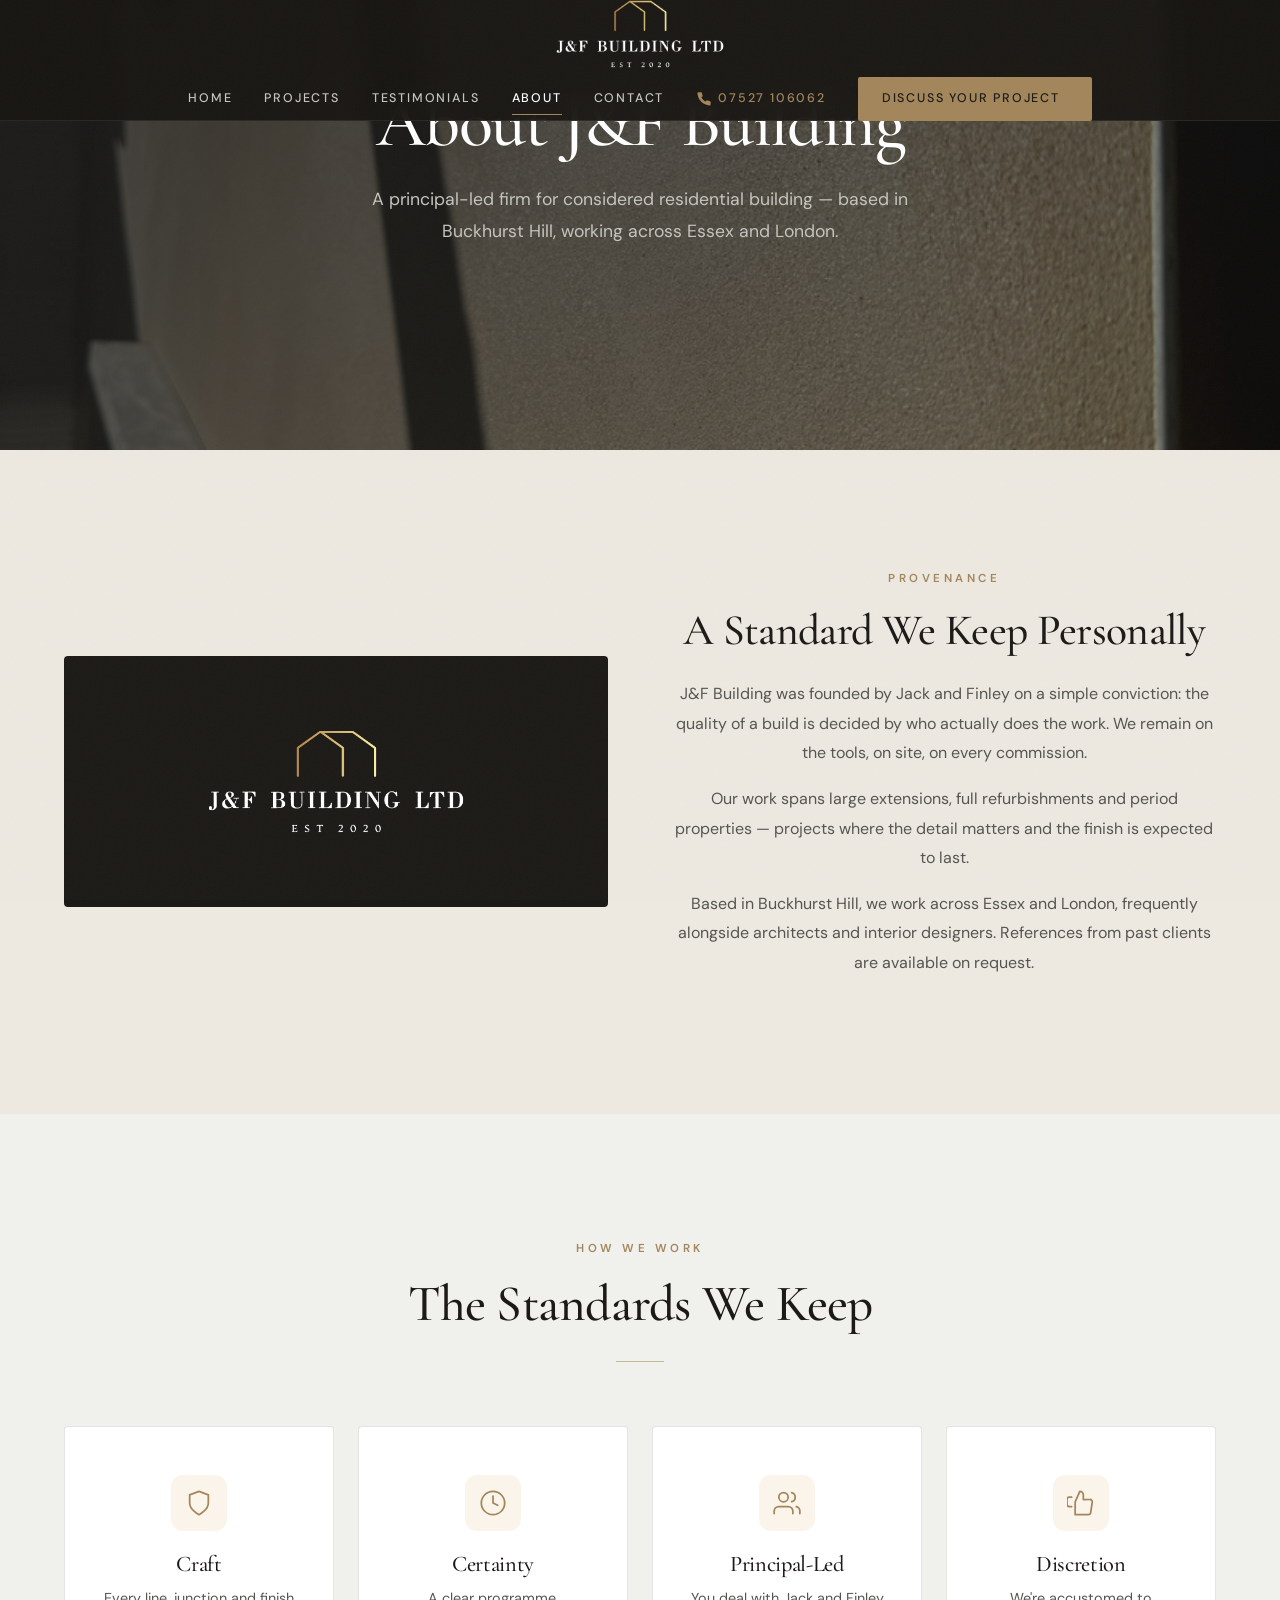
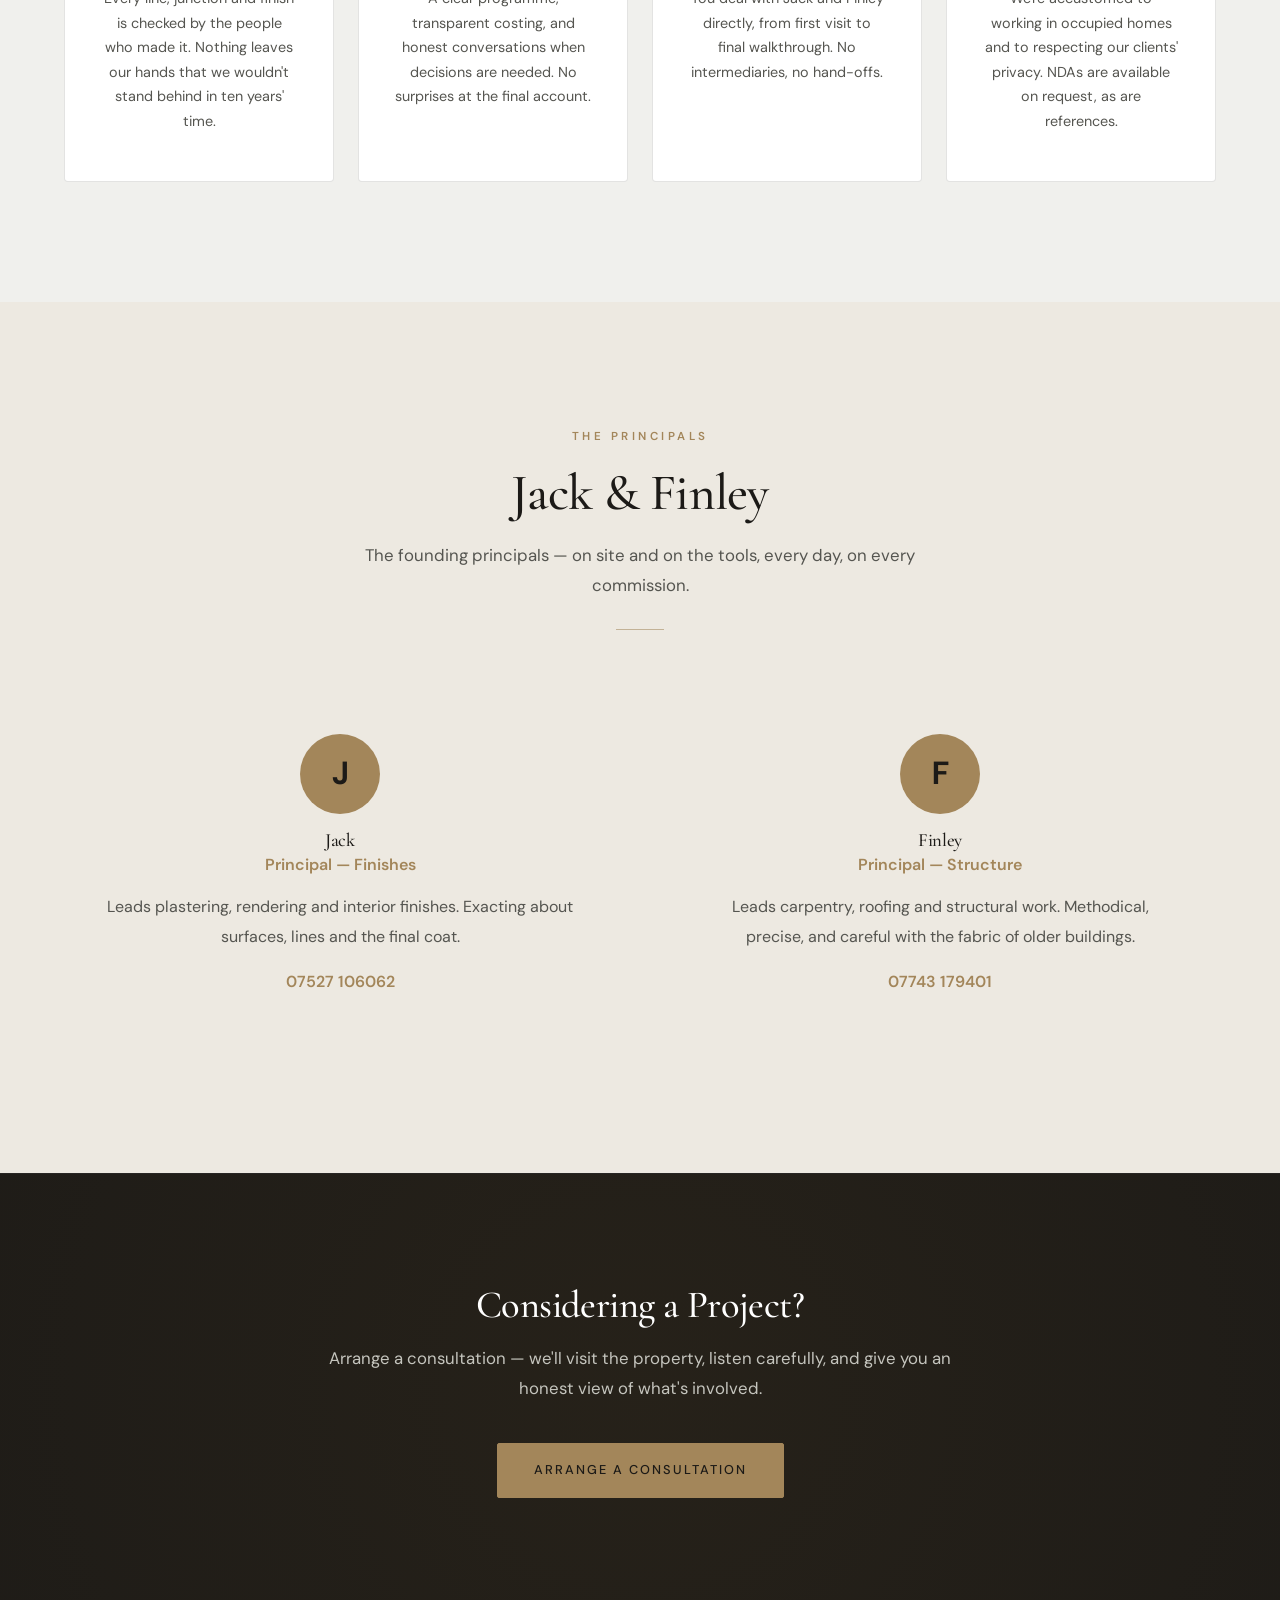
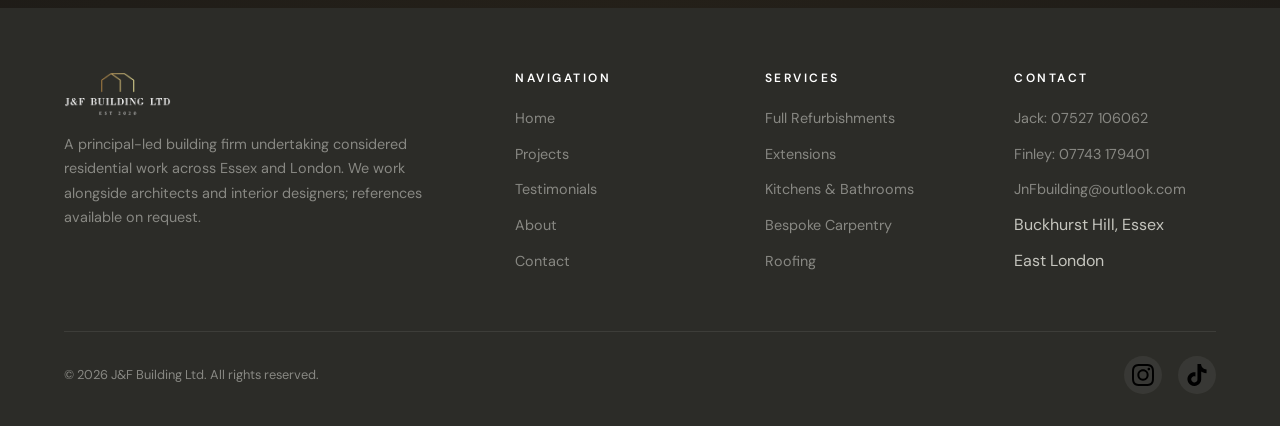
==== commit e5df2a00: "Add transparent logo, portfolio reel, and entrance choreography - Generate logo-transparent.png (bac" ====
--- a/about.html
+++ b/about.html
@@ -16,7 +16,7 @@
   <nav class="nav">
     <div class="nav-inner">
       <a href="index.html" class="nav-logo">
-          <img src="img/logo.png" alt="J&amp;F Building Ltd">
+          <img src="img/logo-transparent.png" alt="J&amp;F Building Ltd">
       </a>
       <div class="nav-links">
         <a href="index.html">Home</a>
@@ -59,8 +59,8 @@
   <section class="section">
     <div class="container">
       <div class="split">
-        <div class="split-image fade-in-left" style="display: flex; justify-content: center; align-items: center;">
-          <img src="img/logo.png" alt="J&amp;F Building Ltd logo" style="object-fit: contain; max-width: 220px; background: none; padding: 0; box-shadow: none; border-radius: 0;">
+        <div class="split-image fade-in-left" style="display: flex; justify-content: center; align-items: center; background: var(--charcoal); padding: 72px 48px;">
+          <img src="img/logo-transparent.png" alt="J&amp;F Building Ltd logo" style="object-fit: contain; max-width: 260px; min-height: 0; background: none; padding: 0; box-shadow: none; border-radius: 0;">
         </div>
         <div class="split-content fade-in-right" style="text-align: center; align-items: center; justify-content: center; display: flex; flex-direction: column;">
           <span class="label">Provenance</span>
@@ -154,7 +154,7 @@
     <div class="container">
       <div class="footer-grid">
         <div class="footer-brand">
-          <img src="img/logo.png" alt="J&amp;F Building Ltd">
+          <img src="img/logo-transparent.png" alt="J&amp;F Building Ltd">
           <p>A principal-led building firm undertaking considered residential work across Essex and London. We work alongside architects and interior designers; references available on request.</p>
         </div>
         <div>
--- a/css/styles.css
+++ b/css/styles.css
@@ -1229,6 +1229,127 @@
 }
 
 /* ============================================
+   WORK REEL (drifting portfolio strip)
+   ============================================ */
+.work-reel {
+  overflow: hidden;
+  position: relative;
+  -webkit-mask-image: linear-gradient(to right, transparent, #000 7%, #000 93%, transparent);
+  mask-image: linear-gradient(to right, transparent, #000 7%, #000 93%, transparent);
+}
+.work-reel-track {
+  display: flex;
+  width: max-content;
+  animation: work-reel-drift 75s linear infinite;
+  will-change: transform;
+}
+.work-reel:hover .work-reel-track,
+.work-reel:focus-within .work-reel-track {
+  animation-play-state: paused;
+}
+.work-reel-item {
+  position: relative;
+  flex: 0 0 auto;
+  width: 420px;
+  height: 300px;
+  margin-right: 24px;
+  border-radius: 4px;
+  overflow: hidden;
+}
+.work-reel-item img {
+  width: 100%; height: 100%;
+  object-fit: cover;
+  transition: transform 1.2s var(--ease-out);
+}
+.work-reel-item:hover img {
+  transform: scale(1.04);
+}
+.work-reel-item::after {
+  content: '';
+  position: absolute;
+  inset: 0;
+  background: linear-gradient(0deg, rgba(28,26,23,0.55) 0%, transparent 45%);
+  opacity: 0;
+  transition: opacity 0.6s var(--ease-out);
+}
+.work-reel-item span {
+  position: absolute;
+  left: 22px; bottom: 18px;
+  z-index: 1;
+  color: var(--white);
+  font-size: 0.68rem;
+  font-weight: 600;
+  letter-spacing: 2.5px;
+  text-transform: uppercase;
+  opacity: 0;
+  transform: translateY(8px);
+  transition: opacity 0.6s var(--ease-out), transform 0.6s var(--ease-out);
+}
+.work-reel-item:hover::after { opacity: 1; }
+.work-reel-item:hover span { opacity: 1; transform: translateY(0); }
+@keyframes work-reel-drift {
+  from { transform: translateX(0); }
+  to   { transform: translateX(-50%); }
+}
+@media (max-width: 600px) {
+  .work-reel-item { width: 280px; height: 200px; margin-right: 16px; }
+}
+@media (prefers-reduced-motion: reduce) {
+  .work-reel-track { animation: none; }
+  .work-reel {
+    overflow-x: auto;
+    -webkit-mask-image: none;
+    mask-image: none;
+  }
+}
+
+/* ============================================
+   ENTRANCE & REVEAL CHOREOGRAPHY
+   ============================================ */
+@keyframes rise-in {
+  from { opacity: 0; transform: translateY(28px); }
+  to   { opacity: 1; transform: none; }
+}
+@keyframes hero-settle {
+  from { transform: scale(1.07); }
+  to   { transform: scale(1); }
+}
+.hero-bg img { animation: hero-settle 3.6s var(--ease-out) both; }
+.hero-badge   { animation: rise-in 0.9s var(--ease-out) 0.15s both; }
+.hero h1      { animation: rise-in 1.0s var(--ease-out) 0.30s both; }
+.hero p       { animation: rise-in 1.0s var(--ease-out) 0.45s both; }
+.hero-buttons { animation: rise-in 1.0s var(--ease-out) 0.60s both; }
+
+/* Hairline rule draws itself in as the header reveals */
+.section-header::after {
+  transition: transform 1.3s var(--ease-out) 0.4s;
+  transform-origin: center;
+}
+.section-header.fade-in::after { transform: scaleX(0); }
+.section-header.fade-in.visible::after { transform: scaleX(1); }
+
+/* Split-section imagery settles as it reveals */
+.split-image img { transition: transform 1.8s var(--ease-out); }
+.split-image.fade-in-left img,
+.split-image.fade-in-right img { transform: scale(1.06); }
+.split-image.visible img { transform: scale(1); }
+
+/* Lightbox: soft entrance, crossfading slides */
+@keyframes lightbox-in {
+  from { opacity: 0; }
+  to   { opacity: 1; }
+}
+.lightbox.active { animation: lightbox-in 0.45s ease both; }
+.lightbox img { transition: opacity 0.35s ease; }
+
+/* Footer links ease sideways on hover */
+.footer ul a {
+  display: inline-block;
+  transition: color var(--transition), transform var(--transition);
+}
+.footer ul a:hover { transform: translateX(4px); }
+
+/* ============================================
    RESPONSIVE
    ============================================ */
 @media (max-width: 992px) {
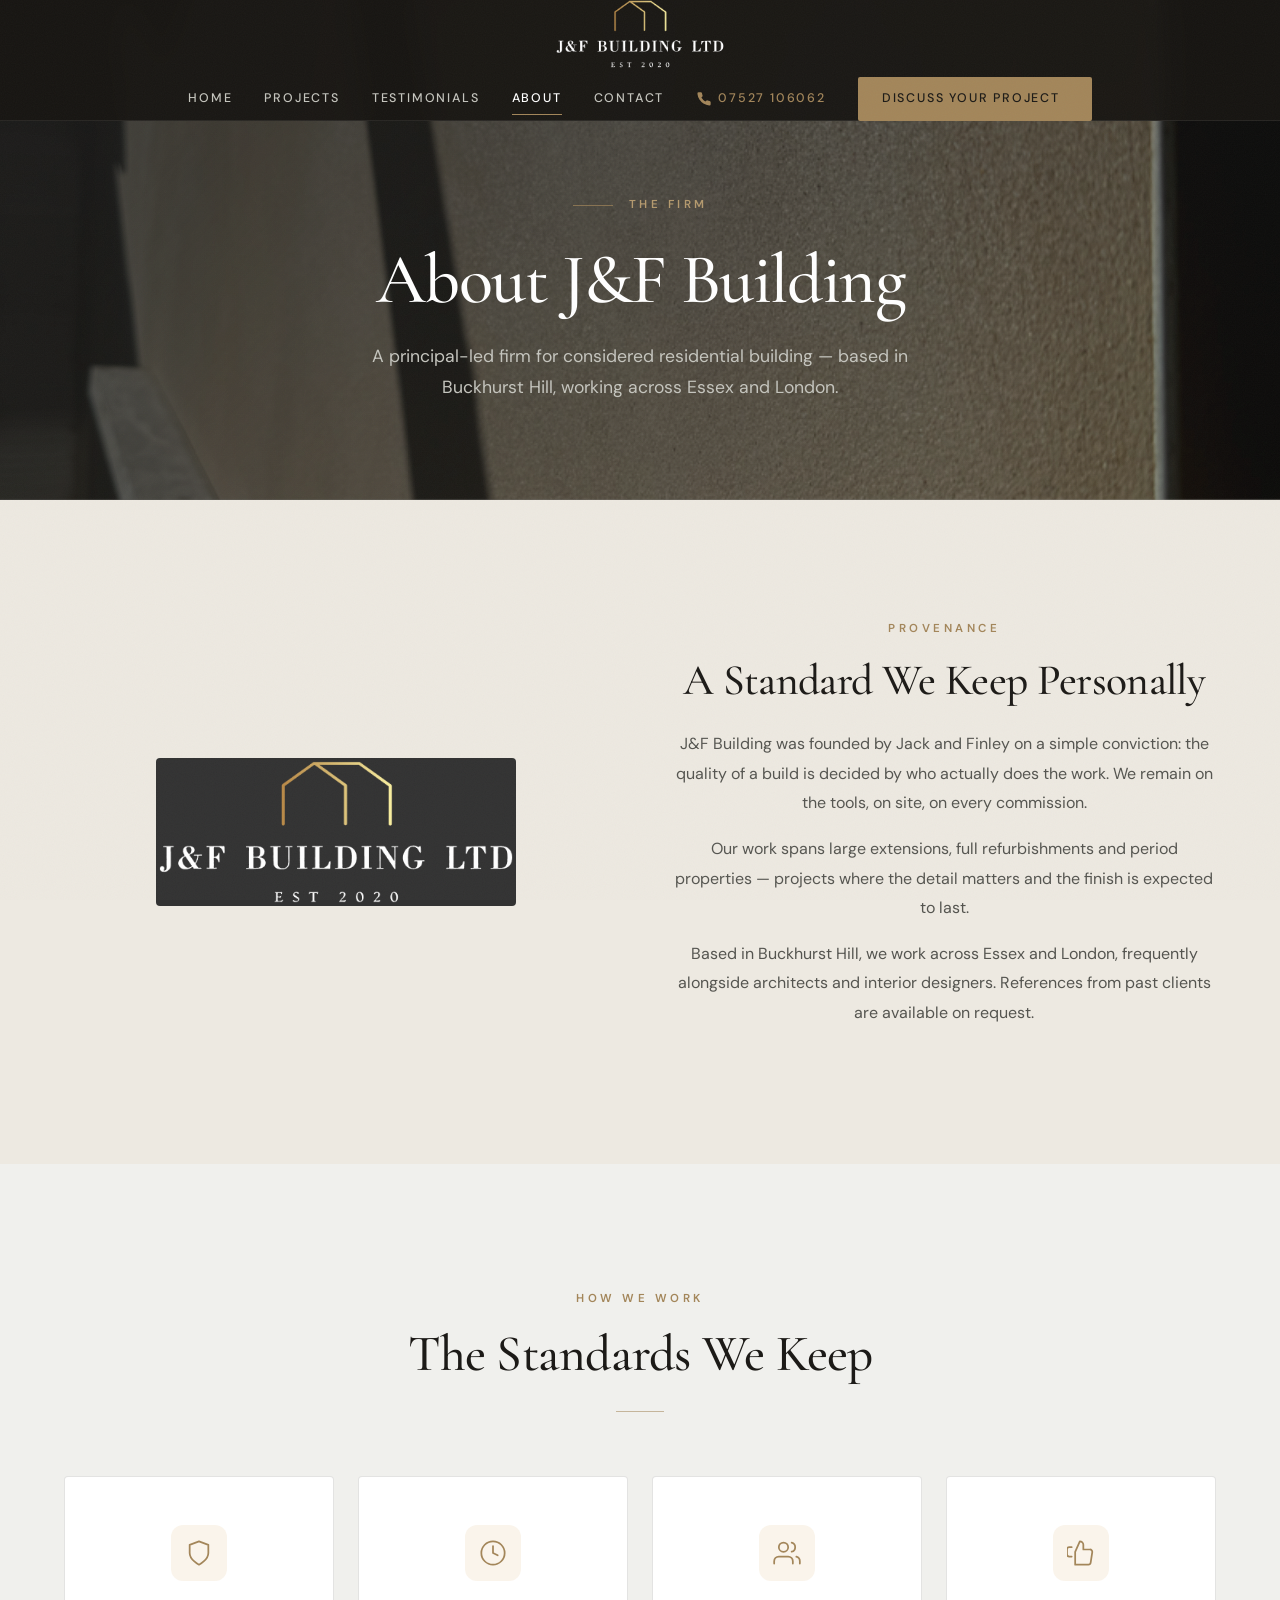
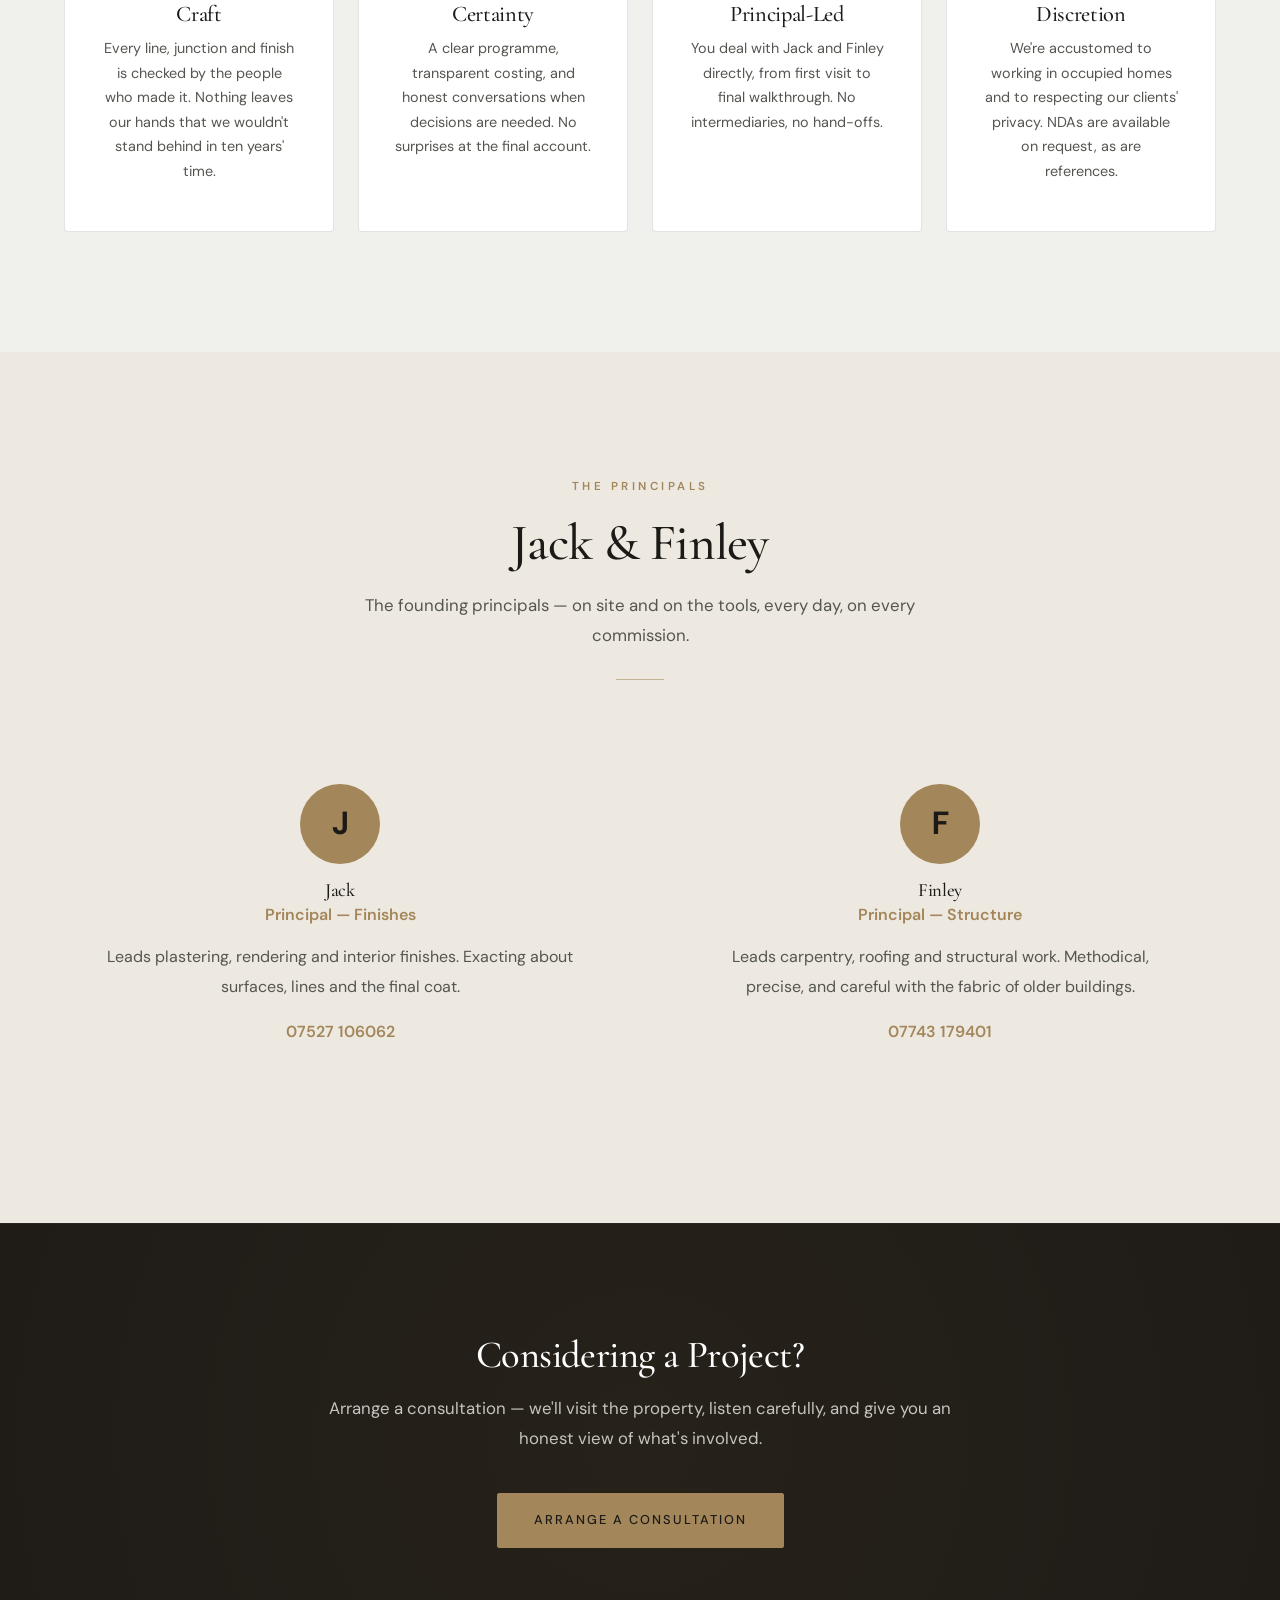
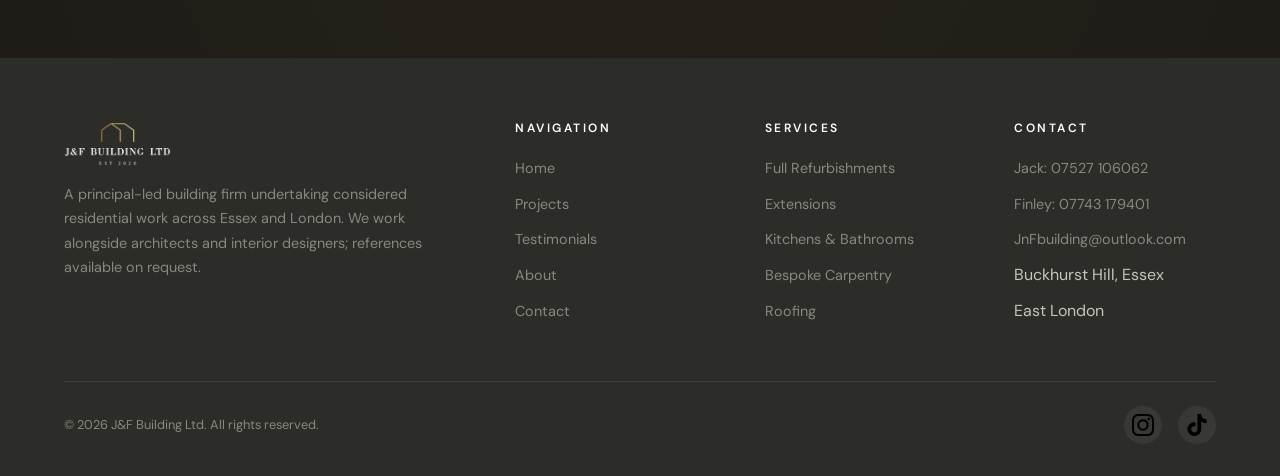
==== commit ec0a58e5: "Fix fixed-header overlap and restore smoky logo on About page - Heroes get padding-top to clear the " ====
--- a/about.html
+++ b/about.html
@@ -59,8 +59,8 @@
   <section class="section">
     <div class="container">
       <div class="split">
-        <div class="split-image fade-in-left" style="display: flex; justify-content: center; align-items: center; background: var(--charcoal); padding: 72px 48px;">
-          <img src="img/logo-transparent.png" alt="J&amp;F Building Ltd logo" style="object-fit: contain; max-width: 260px; min-height: 0; background: none; padding: 0; box-shadow: none; border-radius: 0;">
+        <div class="split-image fade-in-left" style="display: flex; justify-content: center; align-items: center;">
+          <img src="img/logo.png" alt="J&amp;F Building Ltd logo" style="object-fit: contain; max-width: 360px; min-height: 0; border-radius: 4px;">
         </div>
         <div class="split-content fade-in-right" style="text-align: center; align-items: center; justify-content: center; display: flex; flex-direction: column;">
           <span class="label">Provenance</span>
--- a/css/styles.css
+++ b/css/styles.css
@@ -196,15 +196,15 @@
   box-shadow: none !important;
   transition: height 0.2s;
 }
-/* About page: center hero text */
+/* About page: center hero text (taller stacked nav needs more clearance) */
 body.about .hero.hero-page {
   display: flex;
   flex-direction: column;
   align-items: center;
-  justify-content: flex-start;
+  justify-content: center;
   height: 50vh;
-  min-height: 400px;
-  padding-top: 40px;
+  min-height: 500px;
+  padding-top: 140px;
 }
 body.about .hero-page .hero-content {
   text-align: center;
@@ -375,6 +375,8 @@
   align-items: center;
   justify-content: center;
   overflow: hidden;
+  /* keep content clear of the fixed header */
+  padding-top: 80px;
 }
 .hero-bg {
   position: absolute;
@@ -451,7 +453,7 @@
 /* Page-level hero (shorter) */
 .hero-page {
   height: 50vh;
-  min-height: 400px;
+  min-height: 460px;
 }
 .hero-page .hero-content {
   text-align: center;
@@ -1364,6 +1366,9 @@
     padding: 32px 24px;
     gap: 20px;
     border-top: 1px solid rgba(255,255,255,0.08);
+  }
+  body.about .nav-links.open {
+    top: 120px;
   }
   .split { grid-template-columns: 1fr; gap: 40px; }
   .split-image { order: -1; }
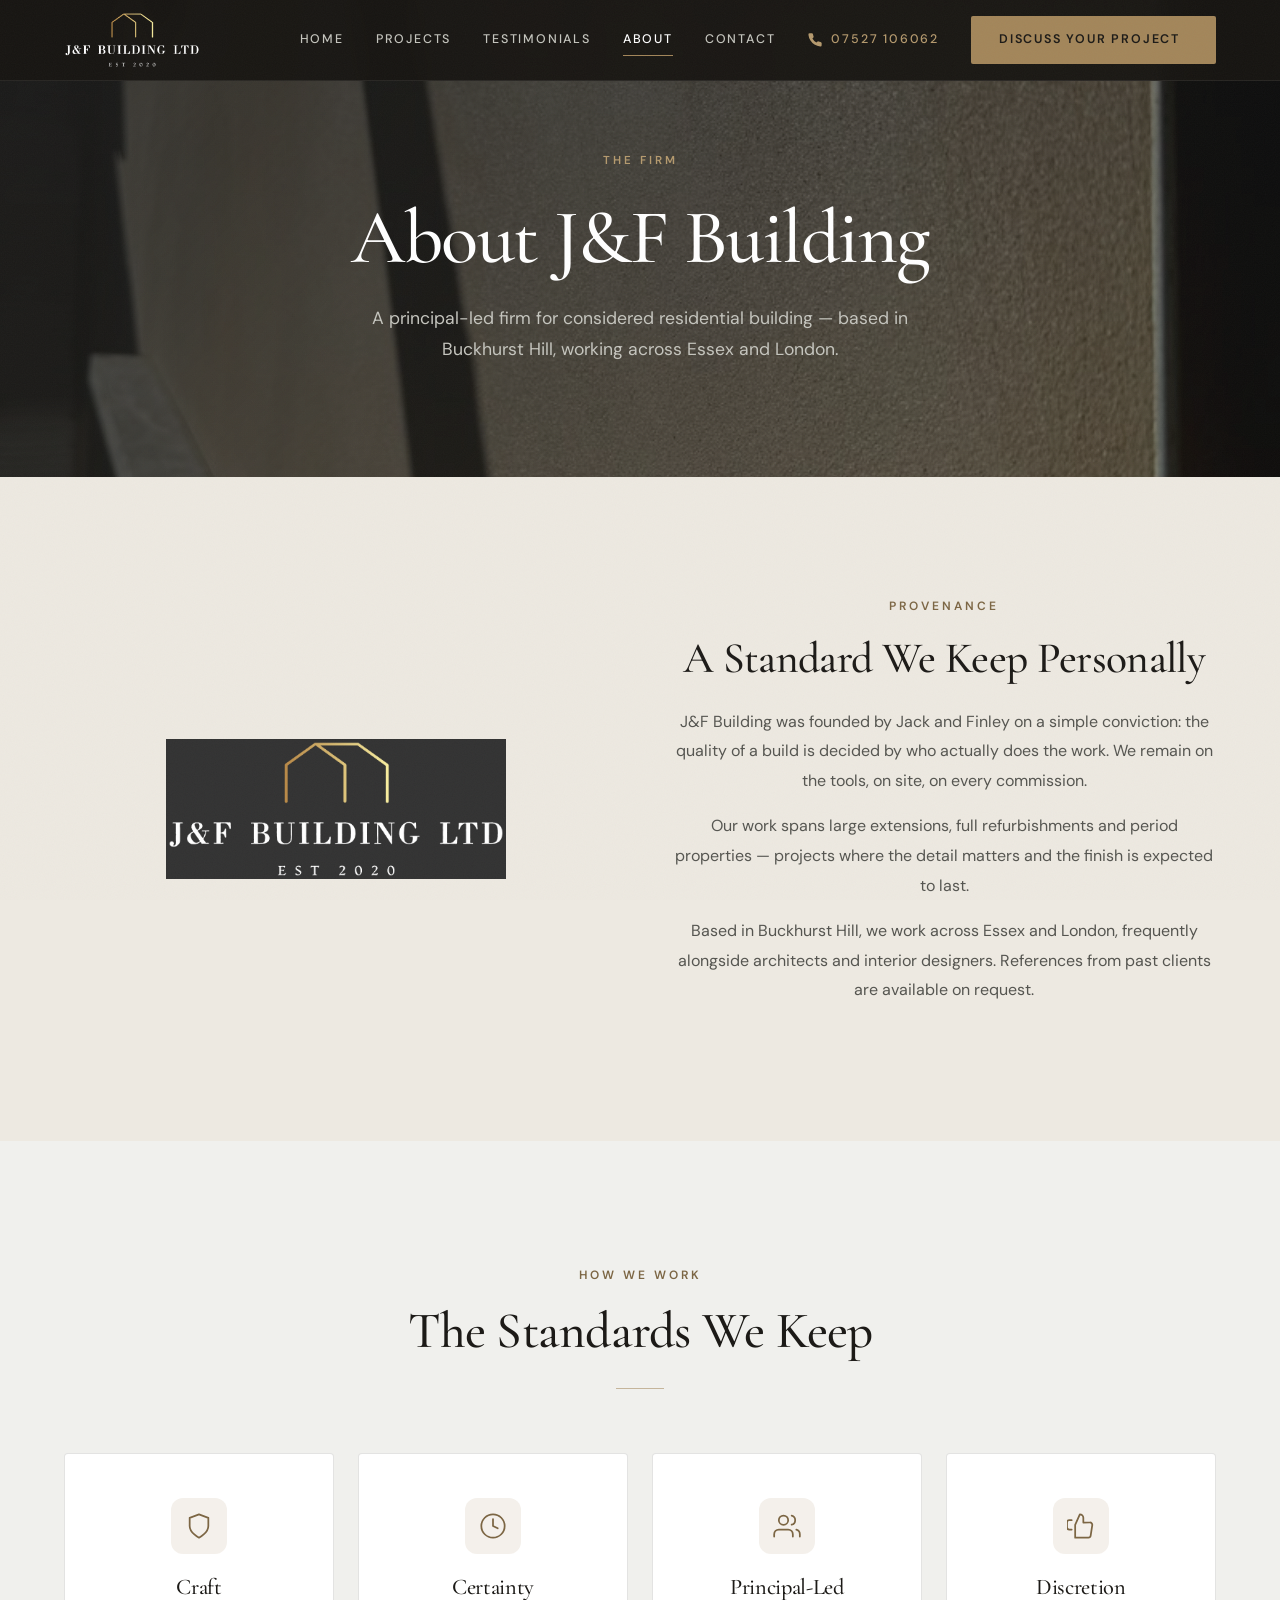
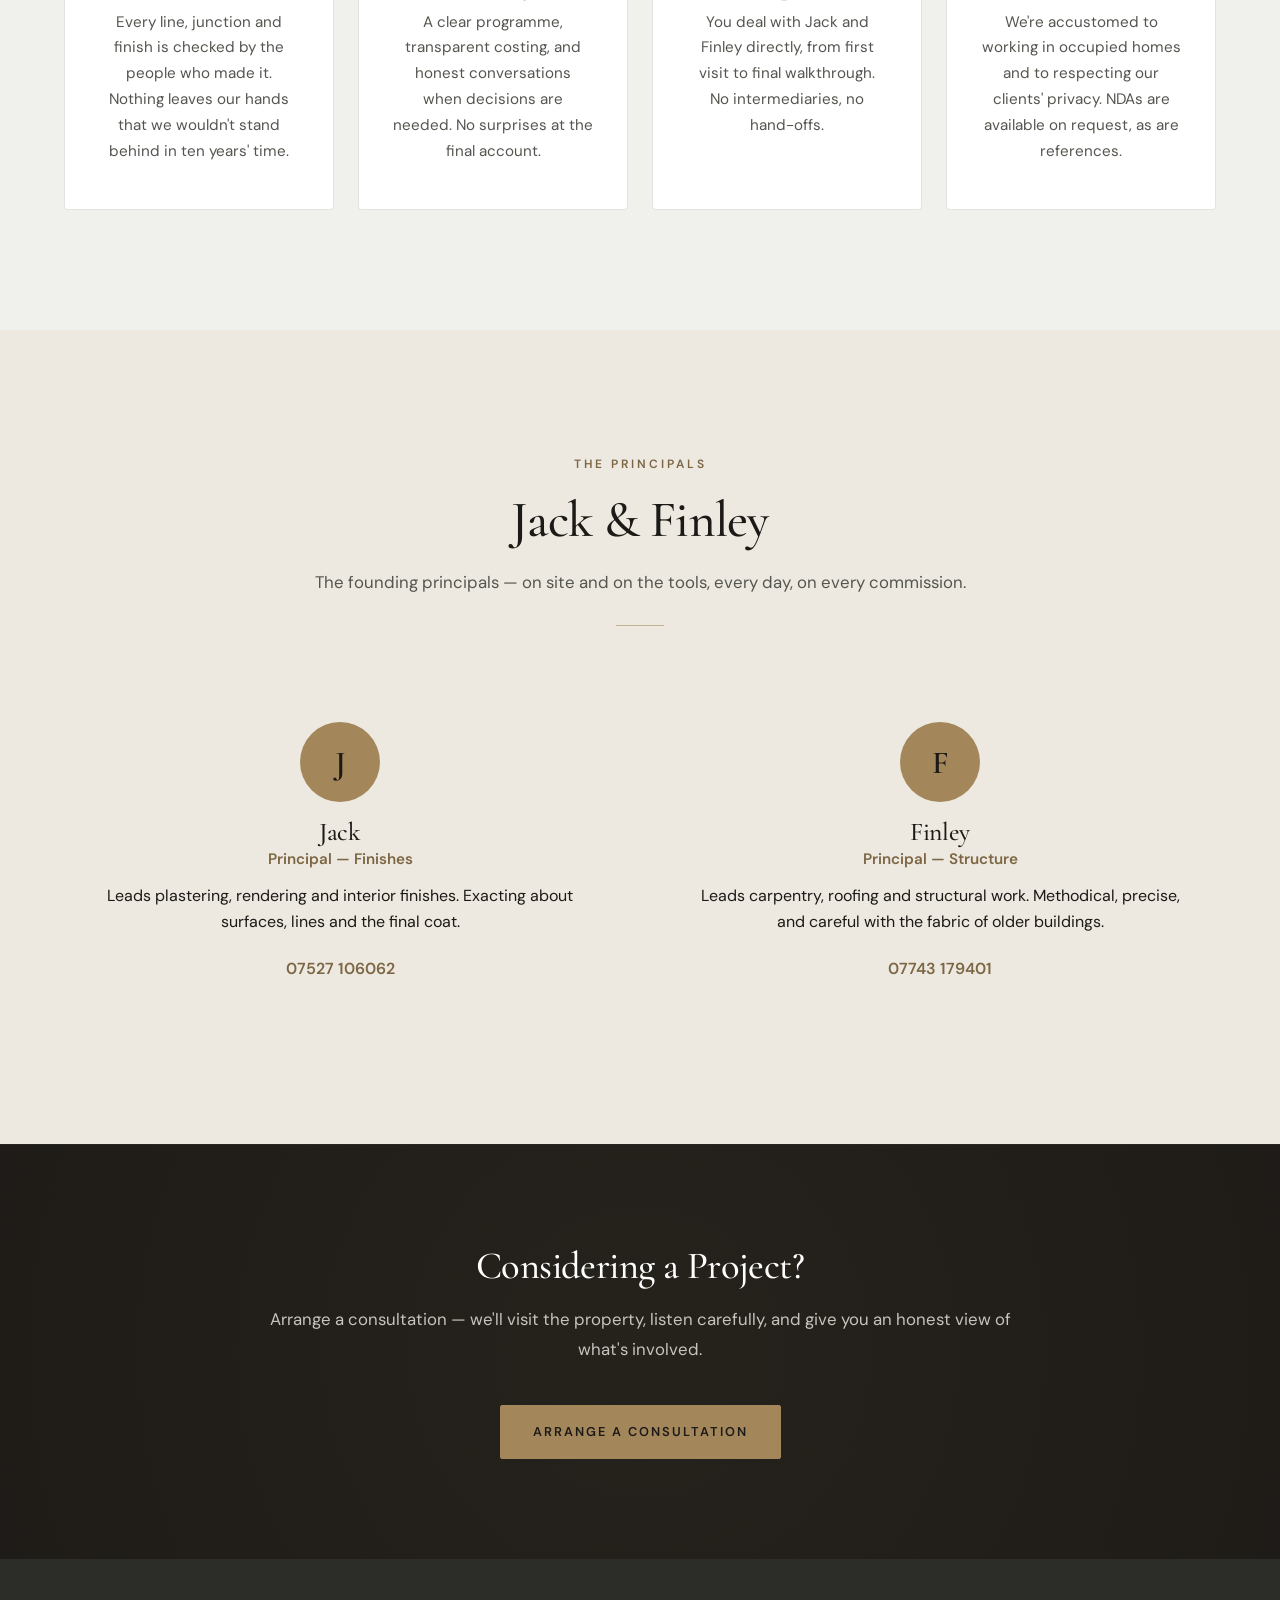
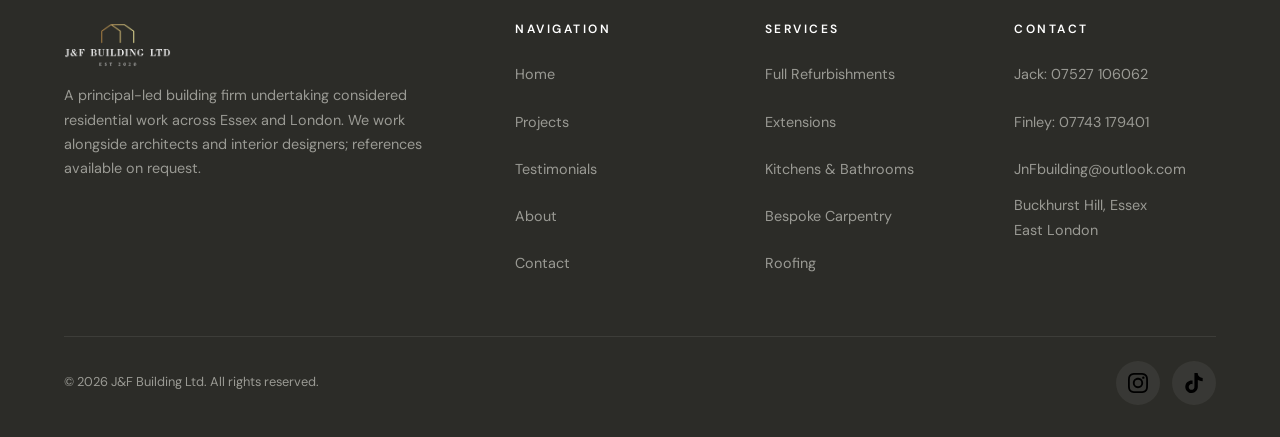
==== commit e0dfab9b: "Optimize images and add SEO/PWA assets - Compress all portfolio and hero images (large reductions) -" ====
--- a/about.html
+++ b/about.html
@@ -1,51 +1,70 @@
 <!DOCTYPE html>
-<html lang="en">
+<html lang="en-GB">
 <head>
   <meta charset="UTF-8">
-  <meta name="viewport" content="width=device-width, initial-scale=1.0">
+  <meta name="viewport" content="width=device-width, initial-scale=1.0, viewport-fit=cover">
   <title>The Firm | J&amp;F Building</title>
   <meta name="description" content="J&amp;F Building is a principal-led building firm based in Buckhurst Hill, undertaking considered residential work across Essex and London.">
+  <meta name="theme-color" content="#1c1a17">
+  <link rel="canonical" href="https://rowkav09.github.io/jandf-building/about.html">
+
+  <meta property="og:type" content="website">
+  <meta property="og:site_name" content="J&amp;F Building Ltd">
+  <meta property="og:title" content="The Firm | J&amp;F Building">
+  <meta property="og:description" content="A principal-led firm for considered residential building — based in Buckhurst Hill, working across Essex and London.">
+  <meta property="og:url" content="https://rowkav09.github.io/jandf-building/about.html">
+  <meta property="og:image" content="https://rowkav09.github.io/jandf-building/img/og-cover.jpg">
+  <meta property="og:image:width" content="1200">
+  <meta property="og:image:height" content="630">
+  <meta name="twitter:card" content="summary_large_image">
+
+  <link rel="icon" href="favicon.svg" type="image/svg+xml">
+  <link rel="apple-touch-icon" href="img/apple-touch-icon.png">
+
   <link rel="preconnect" href="https://fonts.googleapis.com">
   <link rel="preconnect" href="https://fonts.gstatic.com" crossorigin>
-  <link href="https://fonts.googleapis.com/css2?family=Cormorant+Garamond:ital,wght@0,400;0,500;0,600;1,400;1,500&family=DM+Sans:ital,opsz,wght@0,9..40,300;0,9..40,400;0,9..40,500;0,9..40,600;0,9..40,700;1,9..40,400&display=swap" rel="stylesheet">
+  <link href="https://fonts.googleapis.com/css2?family=Cormorant+Garamond:ital,wght@0,500;0,600;1,500&family=DM+Sans:opsz,wght@9..40,400;9..40,500;9..40,600;9..40,700&display=swap" rel="stylesheet">
   <link rel="stylesheet" href="css/styles.css">
 </head>
-<body class="about">
+<body>
+
+  <a class="skip-link" href="#main">Skip to content</a>
 
   <!-- Navigation -->
-  <nav class="nav">
+  <nav class="nav" aria-label="Primary">
     <div class="nav-inner">
-      <a href="index.html" class="nav-logo">
-          <img src="img/logo-transparent.png" alt="J&amp;F Building Ltd">
+      <a href="index.html" class="nav-logo" aria-label="J&amp;F Building Ltd — home">
+        <img src="img/logo-transparent.png" alt="J&amp;F Building Ltd" width="944" height="388">
       </a>
-      <div class="nav-links">
+      <div class="nav-links" id="primary-nav">
         <a href="index.html">Home</a>
         <a href="projects.html">Projects</a>
         <a href="testimonials.html">Testimonials</a>
         <a href="about.html" class="active">About</a>
         <a href="contact.html">Contact</a>
         <a href="tel:07527106062" class="nav-phone">
-          <svg viewBox="0 0 24 24"><path d="M22 16.92v3a2 2 0 01-2.18 2 19.79 19.79 0 01-8.63-3.07 19.5 19.5 0 01-6-6 19.79 19.79 0 01-3.07-8.67A2 2 0 014.11 2h3a2 2 0 012 1.72c.127.96.361 1.903.7 2.81a2 2 0 01-.45 2.11L8.09 9.91a16 16 0 006 6l1.27-1.27a2 2 0 012.11-.45c.907.339 1.85.573 2.81.7A2 2 0 0122 16.92z"/></svg>
+          <svg viewBox="0 0 24 24" aria-hidden="true" focusable="false"><path d="M22 16.92v3a2 2 0 01-2.18 2 19.79 19.79 0 01-8.63-3.07 19.5 19.5 0 01-6-6 19.79 19.79 0 01-3.07-8.67A2 2 0 014.11 2h3a2 2 0 012 1.72c.127.96.361 1.903.7 2.81a2 2 0 01-.45 2.11L8.09 9.91a16 16 0 006 6l1.27-1.27a2 2 0 012.11-.45c.907.339 1.85.573 2.81.7A2 2 0 0122 16.92z"/></svg>
           07527 106062
         </a>
         <a href="contact.html" class="nav-cta interactive-cta">
           <span class="cta-btn-text">Discuss Your Project</span>
-          <span class="cta-btn-arrow">
+          <span class="cta-btn-arrow" aria-hidden="true">
             <svg width="22" height="22" viewBox="0 0 24 24" fill="none" stroke="currentColor" stroke-width="2" stroke-linecap="round" stroke-linejoin="round"><line x1="5" y1="12" x2="19" y2="12"/><polyline points="12 5 19 12 12 19"/></svg>
           </span>
-          <span class="cta-btn-bg"></span>
         </a>
       </div>
-      <button class="nav-hamburger" aria-label="Toggle menu">
+      <button class="nav-hamburger" aria-label="Menu" aria-expanded="false" aria-controls="primary-nav">
         <span></span><span></span><span></span>
       </button>
     </div>
   </nav>
+
+  <main id="main">
 
   <!-- Page Hero -->
   <section class="hero hero-page">
     <div class="hero-bg">
-      <img src="img/project-rendering.jpg" alt="About J&amp;F Building">
+      <img src="img/project-rendering.jpg" alt="" width="800" height="600" fetchpriority="high" decoding="async">
     </div>
     <div class="hero-overlay"></div>
     <div class="hero-content">
@@ -59,10 +78,10 @@
   <section class="section">
     <div class="container">
       <div class="split">
-        <div class="split-image fade-in-left" style="display: flex; justify-content: center; align-items: center;">
-          <img src="img/logo.png" alt="J&amp;F Building Ltd logo" style="object-fit: contain; max-width: 360px; min-height: 0; border-radius: 4px;">
-        </div>
-        <div class="split-content fade-in-right" style="text-align: center; align-items: center; justify-content: center; display: flex; flex-direction: column;">
+        <div class="split-image split-image--logo fade-in-left">
+          <img src="img/logo.png" alt="J&amp;F Building Ltd logo" width="944" height="388" loading="lazy" decoding="async">
+        </div>
+        <div class="split-content split-content--center fade-in-right">
           <span class="label">Provenance</span>
           <h2>A Standard We Keep Personally</h2>
           <p>J&amp;F Building was founded by Jack and Finley on a simple conviction: the quality of a build is decided by who actually does the work. We remain on the tools, on site, on every commission.</p>
@@ -82,28 +101,28 @@
       </div>
       <div class="services-grid">
         <div class="service-card fade-in">
-          <div class="service-icon">
+          <div class="service-icon" aria-hidden="true">
             <svg viewBox="0 0 24 24"><path d="M12 22s8-4 8-10V5l-8-3-8 3v7c0 6 8 10 8 10z"/></svg>
           </div>
           <h3>Craft</h3>
           <p>Every line, junction and finish is checked by the people who made it. Nothing leaves our hands that we wouldn't stand behind in ten years' time.</p>
         </div>
         <div class="service-card fade-in">
-          <div class="service-icon">
+          <div class="service-icon" aria-hidden="true">
             <svg viewBox="0 0 24 24"><circle cx="12" cy="12" r="10"/><polyline points="12 6 12 12 16 14"/></svg>
           </div>
           <h3>Certainty</h3>
           <p>A clear programme, transparent costing, and honest conversations when decisions are needed. No surprises at the final account.</p>
         </div>
         <div class="service-card fade-in">
-          <div class="service-icon">
+          <div class="service-icon" aria-hidden="true">
             <svg viewBox="0 0 24 24"><path d="M17 21v-2a4 4 0 00-4-4H5a4 4 0 00-4 4v2"/><circle cx="9" cy="7" r="4"/><path d="M23 21v-2a4 4 0 00-3-3.87M16 3.13a4 4 0 010 7.75"/></svg>
           </div>
           <h3>Principal-Led</h3>
           <p>You deal with Jack and Finley directly, from first visit to final walkthrough. No intermediaries, no hand-offs.</p>
         </div>
         <div class="service-card fade-in">
-          <div class="service-icon">
+          <div class="service-icon" aria-hidden="true">
             <svg viewBox="0 0 24 24"><path d="M14 9V5a3 3 0 00-3-3l-4 9v11h11.28a2 2 0 002-1.7l1.38-9a2 2 0 00-2-2.3H14z"/><path d="M4 15H2a2 2 0 01-2-2V9a2 2 0 012-2h2"/></svg>
           </div>
           <h3>Discretion</h3>
@@ -121,20 +140,20 @@
         <h2>Jack &amp; Finley</h2>
         <p>The founding principals — on site and on the tools, every day, on every commission.</p>
       </div>
-      <div class="split" style="gap: 48px;">
-        <div class="split-content fade-in-left" style="text-align:center; padding: 40px;">
-          <div class="author-avatar" style="width:80px; height:80px; font-size:2rem; margin: 0 auto 16px; background: var(--amber); border-radius: 50%; display:flex; align-items:center; justify-content:center; color: var(--charcoal); font-weight:700;">J</div>
+      <div class="split" style="gap:48px;">
+        <div class="person fade-in-left">
+          <div class="person-avatar" aria-hidden="true">J</div>
           <h3>Jack</h3>
-          <p style="color: var(--amber); font-weight:600; margin-bottom:12px;">Principal — Finishes</p>
+          <p class="person-role">Principal — Finishes</p>
           <p>Leads plastering, rendering and interior finishes. Exacting about surfaces, lines and the final coat.</p>
-          <p style="margin-top: 16px;"><a href="tel:07527106062" style="color: var(--amber); font-weight:600;">07527 106062</a></p>
-        </div>
-        <div class="split-content fade-in-right" style="text-align:center; padding: 40px;">
-          <div class="author-avatar" style="width:80px; height:80px; font-size:2rem; margin: 0 auto 16px; background: var(--amber); border-radius: 50%; display:flex; align-items:center; justify-content:center; color: var(--charcoal); font-weight:700;">F</div>
+          <a class="person-phone" href="tel:07527106062">07527 106062</a>
+        </div>
+        <div class="person fade-in-right">
+          <div class="person-avatar" aria-hidden="true">F</div>
           <h3>Finley</h3>
-          <p style="color: var(--amber); font-weight:600; margin-bottom:12px;">Principal — Structure</p>
+          <p class="person-role">Principal — Structure</p>
           <p>Leads carpentry, roofing and structural work. Methodical, precise, and careful with the fabric of older buildings.</p>
-          <p style="margin-top: 16px;"><a href="tel:07743179401" style="color: var(--amber); font-weight:600;">07743 179401</a></p>
+          <a class="person-phone" href="tel:07743179401">07743 179401</a>
         </div>
       </div>
     </div>
@@ -145,16 +164,20 @@
     <div class="container fade-in">
       <h2>Considering a Project?</h2>
       <p>Arrange a consultation — we'll visit the property, listen carefully, and give you an honest view of what's involved.</p>
-      <a href="contact.html" class="btn btn-primary">Arrange a Consultation</a>
-    </div>
-  </section>
+      <div class="cta-actions">
+        <a href="contact.html" class="btn btn-primary">Arrange a Consultation</a>
+      </div>
+    </div>
+  </section>
+
+  </main>
 
   <!-- Footer -->
   <footer class="footer">
     <div class="container">
       <div class="footer-grid">
         <div class="footer-brand">
-          <img src="img/logo-transparent.png" alt="J&amp;F Building Ltd">
+          <img src="img/logo-transparent.png" alt="J&amp;F Building Ltd" width="944" height="388" loading="lazy">
           <p>A principal-led building firm undertaking considered residential work across Essex and London. We work alongside architects and interior designers; references available on request.</p>
         </div>
         <div>
@@ -170,11 +193,11 @@
         <div>
           <h4>Services</h4>
           <ul>
-            <li><a href="projects.html">Full Refurbishments</a></li>
-            <li><a href="projects.html">Extensions</a></li>
-            <li><a href="projects.html">Kitchens &amp; Bathrooms</a></li>
-            <li><a href="projects.html">Bespoke Carpentry</a></li>
-            <li><a href="projects.html">Roofing</a></li>
+            <li><a href="projects.html?filter=rendering">Full Refurbishments</a></li>
+            <li><a href="projects.html?filter=plastering">Extensions</a></li>
+            <li><a href="projects.html?filter=kitchens">Kitchens &amp; Bathrooms</a></li>
+            <li><a href="projects.html?filter=carpentry">Bespoke Carpentry</a></li>
+            <li><a href="projects.html?filter=roofing">Roofing</a></li>
           </ul>
         </div>
         <div>
@@ -191,16 +214,28 @@
       <div class="footer-bottom">
         <p>&copy; 2026 J&amp;F Building Ltd. All rights reserved.</p>
         <div class="footer-social">
-          <a href="https://www.instagram.com/jnf_buildersltd" target="_blank" rel="noopener" aria-label="Instagram">
-            <img src="img/instagram.svg" alt="Instagram" style="width:22px;height:22px;" />
+          <a href="https://www.instagram.com/jnf_buildersltd" target="_blank" rel="noopener" aria-label="J&amp;F Building on Instagram">
+            <img src="img/instagram.svg" alt="" width="20" height="20" loading="lazy">
           </a>
-          <a href="https://www.tiktok.com/@jf.builderz" target="_blank" rel="noopener" aria-label="TikTok">
-            <img src="img/tiktok.svg" alt="TikTok" style="width:22px;height:22px;" />
+          <a href="https://www.tiktok.com/@jf.builderz" target="_blank" rel="noopener" aria-label="J&amp;F Building on TikTok">
+            <img src="img/tiktok.svg" alt="" width="20" height="20" loading="lazy">
           </a>
         </div>
       </div>
     </div>
   </footer>
+
+  <!-- Mobile call bar -->
+  <div class="call-bar">
+    <a href="tel:07527106062" class="call-bar-phone">
+      <svg viewBox="0 0 24 24" aria-hidden="true" focusable="false"><path d="M22 16.92v3a2 2 0 01-2.18 2 19.79 19.79 0 01-8.63-3.07 19.5 19.5 0 01-6-6 19.79 19.79 0 01-3.07-8.67A2 2 0 014.11 2h3a2 2 0 012 1.72c.127.96.361 1.903.7 2.81a2 2 0 01-.45 2.11L8.09 9.91a16 16 0 006 6l1.27-1.27a2 2 0 012.11-.45c.907.339 1.85.573 2.81.7A2 2 0 0122 16.92z"/></svg>
+      Call Jack
+    </a>
+    <a href="contact.html" class="call-bar-enquire">
+      <svg viewBox="0 0 24 24" aria-hidden="true" focusable="false"><rect x="3" y="5" width="18" height="14" rx="2"/><polyline points="3 7 12 13 21 7"/></svg>
+      Enquire
+    </a>
+  </div>
 
   <script src="js/main.js"></script>
 </body>
--- a/css/styles.css
+++ b/css/styles.css
@@ -1,15 +1,3 @@
-/* --- Prevent header overlap on all pages --- */
-/* --- Standardize header overlap for all pages --- */
-.page-content, main, .hero, .section {
-  margin-top: 80px !important;
-  scroll-margin-top: 80px;
-}
-@media (max-width: 700px) {
-  .page-content, main, .hero, .section {
-    margin-top: 60px !important;
-    scroll-margin-top: 60px;
-  }
-}
 /* ============================================
    J&F Building — Site Styles
    ============================================ */
@@ -23,27 +11,47 @@
   --amber: #a3865a;
   --amber-light: #b59a6e;
   --amber-dark: #8a6f47;
+
+  /* Amber dark enough for small text on any of our light backgrounds (>=4.5:1) */
+  --amber-text: #7c6644;
+
   --offwhite: #f5f5f0;
   --white: #ffffff;
   --grey-100: #f0f0ed;
   --grey-200: #e0e0db;
   --grey-300: #c5c5be;
-  --grey-500: #888883;
+  --grey-500: #888883;   /* decorative only — fails AA as text on light */
   --grey-700: #555550;
   --grey-900: #2c2c28;
+
+  /* Text tokens that meet WCAG AA on the surfaces they're used on */
+  --text-muted: #696964;         /* on white / grey-100 / page bg */
+  --text-muted-invert: #9a9a94;  /* on grey-900 footer */
+
   --font-heading: 'Cormorant Garamond', Georgia, 'Times New Roman', serif;
   --font-body: 'DM Sans', 'Segoe UI', 'Helvetica Neue', Arial, sans-serif;
+
   --max-width: 1200px;
+  --gutter: 24px;
   --section-padding: 120px 0;
+
+  /* One source of truth for header height — used by hero padding,
+     mobile menu offset and scroll-margin. */
+  --nav-h: 80px;
+
+  /* Height of the fixed mobile call bar; 0 on desktop. */
+  --callbar-h: 0px;
+
   --ease-out: cubic-bezier(0.22, 1, 0.36, 1);
   --transition: 0.45s cubic-bezier(0.22, 1, 0.36, 1);
   --hairline: rgba(28, 26, 23, 0.12);
   --shadow-soft: 0 1px 2px rgba(28, 26, 23, 0.04), 0 16px 40px rgba(28, 26, 23, 0.08);
+  --tap: 44px; /* minimum touch target */
 }
 
 html {
   scroll-behavior: smooth;
-  font-size: 16px;
+  -webkit-text-size-adjust: 100%;
 }
 
 body {
@@ -52,7 +60,10 @@
   background: #ede9e1;
   line-height: 1.6;
   -webkit-font-smoothing: antialiased;
-  overflow-x: hidden;
+  /* `clip` contains stray overflow without creating a scroll container,
+     so position:sticky and scroll-anchoring keep working. */
+  overflow-x: clip;
+  padding-bottom: var(--callbar-h);
 }
 
 img { max-width: 100%; height: auto; display: block; }
@@ -63,33 +74,62 @@
   font-weight: 500;
   line-height: 1.12;
   letter-spacing: -0.015em;
-}
-
-/* Faint tactile grain — sits above content, below the lightbox */
-body::after {
-  content: '';
-  position: fixed;
-  inset: 0;
-  z-index: 1500;
-  pointer-events: none;
-  opacity: 0.035;
-  background-image: url("data:image/svg+xml,%3Csvg xmlns='http://www.w3.org/2000/svg' width='160' height='160'%3E%3Cfilter id='n'%3E%3CfeTurbulence type='fractalNoise' baseFrequency='0.9' numOctaves='2'/%3E%3C/filter%3E%3Crect width='160' height='160' filter='url(%23n)'/%3E%3C/svg%3E");
+  text-wrap: balance;
+}
+p { text-wrap: pretty; }
+
+/* Visible keyboard focus everywhere. */
+:focus-visible {
+  outline: 2px solid var(--amber);
+  outline-offset: 3px;
+  border-radius: 2px;
+}
+
+/* Faint tactile grain — desktop only; a full-screen fixed layer is an
+   expensive repaint on phones for an effect nobody sees at that size. */
+@media (min-width: 993px) and (hover: hover) {
+  body::after {
+    content: '';
+    position: fixed;
+    inset: 0;
+    z-index: 1500;
+    pointer-events: none;
+    opacity: 0.035;
+    background-image: url("data:image/svg+xml,%3Csvg xmlns='http://www.w3.org/2000/svg' width='160' height='160'%3E%3Cfilter id='n'%3E%3CfeTurbulence type='fractalNoise' baseFrequency='0.9' numOctaves='2'/%3E%3C/filter%3E%3Crect width='160' height='160' filter='url(%23n)'/%3E%3C/svg%3E");
+  }
 }
 
 .container {
   max-width: var(--max-width);
   margin: 0 auto;
-  padding: 0 24px;
+  padding: 0 var(--gutter);
 }
 
 /* --- Utility --- */
-.text-amber { color: var(--amber); }
+.text-amber { color: var(--amber-text); }
 .text-center { text-align: center; }
 .sr-only {
   position: absolute; width: 1px; height: 1px;
   padding: 0; margin: -1px; overflow: hidden;
-  clip: rect(0,0,0,0); border: 0;
-}
+  clip: rect(0,0,0,0); border: 0; white-space: nowrap;
+}
+
+.skip-link {
+  position: absolute;
+  top: -100px; left: 16px;
+  z-index: 2100;
+  background: var(--amber);
+  color: var(--charcoal);
+  padding: 12px 20px;
+  font-size: 0.85rem;
+  font-weight: 600;
+  border-radius: 0 0 2px 2px;
+  transition: top 0.2s var(--ease-out);
+}
+.skip-link:focus { top: 0; }
+
+/* Anchor targets clear the fixed header. */
+[id] { scroll-margin-top: calc(var(--nav-h) + 16px); }
 
 /* --- Scroll Animations — calm, deliberate reveals --- */
 .fade-in {
@@ -97,27 +137,23 @@
   transform: translateY(36px);
   transition: opacity 1.05s var(--ease-out), transform 1.05s var(--ease-out);
 }
-.fade-in.visible {
-  opacity: 1;
-  transform: translateY(0);
-}
-.fade-in-left {
-  opacity: 0;
-  transform: translateX(-36px);
-  transition: opacity 1.05s var(--ease-out), transform 1.05s var(--ease-out);
-}
-.fade-in-left.visible {
-  opacity: 1;
-  transform: translateX(0);
-}
+.fade-in.visible { opacity: 1; transform: none; }
+
+/* Below the 2-column breakpoint these columns are stacked, so a horizontal
+   slide is both meaningless and a source of 36px of page-wide overflow.
+   Reveal them vertically instead. */
+.fade-in-left,
 .fade-in-right {
   opacity: 0;
-  transform: translateX(36px);
+  transform: translateY(36px);
   transition: opacity 1.05s var(--ease-out), transform 1.05s var(--ease-out);
 }
-.fade-in-right.visible {
-  opacity: 1;
-  transform: translateX(0);
+.fade-in-left.visible,
+.fade-in-right.visible { opacity: 1; transform: none; }
+
+@media (min-width: 993px) {
+  .fade-in-left  { transform: translateX(-36px); }
+  .fade-in-right { transform: translateX(36px); }
 }
 
 /* Gentle stagger when neighbouring cards reveal together */
@@ -131,11 +167,9 @@
   *, *::before, *::after {
     transition-duration: 0.01ms !important;
     animation-duration: 0.01ms !important;
-  }
-  .fade-in, .fade-in-left, .fade-in-right {
-    opacity: 1;
-    transform: none;
-  }
+    animation-iteration-count: 1 !important;
+  }
+  .fade-in, .fade-in-left, .fade-in-right { opacity: 1; transform: none; }
   body::after { display: none; }
 }
 
@@ -147,77 +181,46 @@
   top: 0; left: 0; right: 0;
   z-index: 1000;
   background: rgba(24, 22, 19, 0.94);
-  backdrop-filter: blur(10px);
-  -webkit-backdrop-filter: blur(10px);
   border-bottom: 1px solid rgba(237, 233, 225, 0.08);
   transition: transform 0.5s var(--ease-out), box-shadow var(--transition);
-}
-.nav.scrolled {
-  box-shadow: 0 10px 40px rgba(0,0,0,0.22);
-}
-.nav.nav-hidden {
-  transform: translateY(-100%);
-}
-/* Standard nav layout */
+  padding-top: env(safe-area-inset-top);
+}
+@media (min-width: 993px) {
+  .nav { backdrop-filter: blur(10px); -webkit-backdrop-filter: blur(10px); }
+}
+.nav.scrolled { box-shadow: 0 10px 40px rgba(0,0,0,0.22); }
+.nav.nav-hidden { transform: translateY(-100%); }
+/* Never slide the header away while its menu is open. */
+.nav.menu-open { transform: none; }
+
 .nav-inner {
   display: flex;
-  flex-direction: row;
   align-items: center;
   justify-content: space-between;
-  height: 80px;
+  gap: 16px;
+  height: var(--nav-h);
   max-width: var(--max-width);
   margin: 0 auto;
-  padding: 0 24px;
-}
-
-/* About page: center logo and nav */
-body.about .nav-inner {
-  flex-direction: column;
-  align-items: center;
-  justify-content: center;
-  height: 120px;
-  padding: 0;
-}
-body.about .nav-logo {
-  margin-bottom: 8px;
-}
-body.about .nav-links {
-  justify-content: center;
-  width: 100%;
-}
-/* Remove box and background from logo everywhere */
+  padding: 0 var(--gutter);
+}
+
+.nav-logo {
+  display: flex;
+  align-items: center;
+  flex: 0 0 auto;
+  min-height: var(--tap);
+  padding-right: 8px;
+}
 .nav-logo img {
-  height: 70px;
+  height: 56px;
   width: auto;
-  filter: none;
-  background: none !important;
-  padding: 0 !important;
-  border-radius: 0 !important;
-  box-shadow: none !important;
-  transition: height 0.2s;
-}
-/* About page: center hero text (taller stacked nav needs more clearance) */
-body.about .hero.hero-page {
-  display: flex;
-  flex-direction: column;
-  align-items: center;
-  justify-content: center;
-  height: 50vh;
-  min-height: 500px;
-  padding-top: 140px;
-}
-body.about .hero-page .hero-content {
-  text-align: center;
-  align-items: center;
-  justify-content: center;
-  display: flex;
-  flex-direction: column;
-}
+  transition: height 0.25s var(--ease-out);
+}
+
 .nav-links {
   display: flex;
   align-items: center;
   gap: 32px;
-  margin-top: 0;
 }
 .nav-links a {
   color: var(--grey-300);
@@ -237,15 +240,21 @@
   transition: width 0.5s var(--ease-out);
 }
 .nav-links a:hover,
-.nav-links a.active {
-  color: var(--white);
-}
+.nav-links a.active { color: var(--white); }
 .nav-links a:hover::after,
-.nav-links a.active::after {
-  width: 100%;
-}
-
-
+.nav-links a.active::after { width: 100%; }
+
+.nav-phone {
+  display: inline-flex;
+  align-items: center;
+  gap: 8px;
+  color: var(--amber-light) !important;
+  font-weight: 600;
+}
+.nav-phone svg { width: 16px; height: 16px; fill: currentColor; flex: 0 0 auto; }
+
+/* Header CTA — the arrow swap is a pointer affordance, so only wire it up
+   where a real pointer exists (otherwise it sticks after a tap). */
 .nav-cta.interactive-cta {
   position: relative;
   display: inline-flex;
@@ -255,113 +264,105 @@
   border-radius: 2px;
   background: var(--amber);
   color: var(--charcoal) !important;
-  font-weight: 500;
+  font-weight: 600;
   font-size: 0.78rem;
   letter-spacing: 1.8px;
   text-transform: uppercase;
-  padding: 12px 32px 12px 24px;
+  padding: 14px 28px;
+  min-height: var(--tap);
   border: none;
   cursor: pointer;
-  transition: background 0.3s, color 0.3s;
   z-index: 1;
 }
-.nav-cta.interactive-cta .cta-btn-text {
-  position: relative;
-  z-index: 2;
-  transition: transform 0.35s cubic-bezier(.4,1.7,.7,1.1), opacity 0.3s;
-  display: inline-block;
-}
-.nav-cta.interactive-cta .cta-btn-arrow {
-  position: absolute;
-  right: 24px;
-  top: 50%;
-  transform: translateY(-50%) translateX(32px);
-  opacity: 0;
-  z-index: 2;
-  transition: transform 0.35s cubic-bezier(.4,1.7,.7,1.1), opacity 0.3s;
-  display: flex;
-  align-items: center;
-}
-.nav-cta.interactive-cta:hover .cta-btn-text {
-  transform: translateX(-32px);
-  opacity: 0;
-}
-.nav-cta.interactive-cta .cta-btn-arrow {
-  pointer-events: none;
-}
-.nav-cta.interactive-cta:active .cta-btn-text,
-.nav-cta.interactive-cta:focus .cta-btn-text {
-  opacity: 1;
-  transform: none;
-}
-
-/* --- Prevent header overlap (fix for all pages, no extra white) --- */
-.page-content, main, .hero, .section {
-  scroll-margin-top: 110px;
-}
-.hero, .section {
-  margin-top: 0 !important;
-}
-.nav-cta.interactive-cta:hover .cta-btn-arrow {
-  transform: translateY(-50%) translateX(0);
-  opacity: 1;
-}
-.nav-cta.interactive-cta .cta-btn-bg {
-  position: absolute;
-  left: 60%;
-  top: 50%;
-  width: 2px;
-  height: 2px;
-  background: var(--charcoal);
-  border-radius: 12px;
-  z-index: 1;
-  transform: translate(-50%, -50%) scale(1);
-  transition: all 0.35s cubic-bezier(.4,1.7,.7,1.1);
-  opacity: 0.09;
-}
-.nav-cta.interactive-cta:hover .cta-btn-bg {
-  left: 50%;
-  top: 50%;
-  width: 200%;
-  height: 200%;
-  opacity: 0.15;
-  transform: translate(-50%, -50%) scale(1.2);
-}
-.nav-phone {
-  display: flex;
-  align-items: center;
-  gap: 6px;
-  color: var(--amber) !important;
-  font-weight: 600;
-}
-.nav-phone svg {
-  width: 16px; height: 16px;
-  fill: var(--amber);
-}
-
-/* Hamburger */
+.nav-cta.interactive-cta::after { display: none; }
+.nav-cta.interactive-cta .cta-btn-text { position: relative; z-index: 2; }
+.nav-cta.interactive-cta .cta-btn-arrow,
+.nav-cta.interactive-cta .cta-btn-bg { display: none; }
+
+@media (hover: hover) and (pointer: fine) {
+  .nav-cta.interactive-cta { padding: 14px 36px 14px 28px; transition: background 0.3s; }
+  .nav-cta.interactive-cta .cta-btn-text {
+    display: inline-block;
+    transition: transform 0.35s var(--ease-out), opacity 0.3s;
+  }
+  .nav-cta.interactive-cta .cta-btn-arrow {
+    display: flex;
+    align-items: center;
+    position: absolute;
+    right: 24px; top: 50%;
+    transform: translateY(-50%) translateX(32px);
+    opacity: 0;
+    z-index: 2;
+    pointer-events: none;
+    transition: transform 0.35s var(--ease-out), opacity 0.3s;
+  }
+  .nav-cta.interactive-cta:hover .cta-btn-text { transform: translateX(-32px); opacity: 0; }
+  .nav-cta.interactive-cta:hover .cta-btn-arrow { transform: translateY(-50%) translateX(0); opacity: 1; }
+  .nav-cta.interactive-cta:focus-visible .cta-btn-text { transform: none; opacity: 1; }
+}
+
+/* Hamburger — 48px hit area, 26px glyph */
 .nav-hamburger {
   display: none;
+  width: 48px; height: 48px;
+  margin-right: -10px;
   flex-direction: column;
-  gap: 5px;
+  align-items: center;
+  justify-content: center;
+  gap: 6px;
   background: none;
   border: none;
   cursor: pointer;
-  padding: 4px;
+  border-radius: 2px;
 }
 .nav-hamburger span {
   display: block;
-  width: 26px;
-  height: 2px;
+  width: 26px; height: 2px;
   background: var(--white);
-  transition: all var(--transition);
-}
-.nav-hamburger.open span:nth-child(1) {
-  transform: rotate(45deg) translate(5px, 5px);
-}
-.nav-hamburger.open span:nth-child(2) { opacity: 0; }
-.nav-hamburger.open span:nth-child(3) {
-  transform: rotate(-45deg) translate(5px, -5px);
+  border-radius: 2px;
+  transition: transform var(--transition), opacity 0.2s;
+}
+.nav-hamburger[aria-expanded="true"] span:nth-child(1) { transform: translateY(8px) rotate(45deg); }
+.nav-hamburger[aria-expanded="true"] span:nth-child(2) { opacity: 0; }
+.nav-hamburger[aria-expanded="true"] span:nth-child(3) { transform: translateY(-8px) rotate(-45deg); }
+
+/* ============================================
+   MOBILE CALL BAR
+   The phone number is the highest-intent action on this site and it must
+   never be buried behind a hamburger. Pinned to the bottom below 993px.
+   ============================================ */
+.call-bar { display: none; }
+
+@media (max-width: 992px) {
+  :root { --callbar-h: 64px; }
+  .call-bar {
+    display: grid;
+    grid-template-columns: 1fr 1fr;
+    position: fixed;
+    left: 0; right: 0; bottom: 0;
+    z-index: 1400;
+    background: rgba(24, 22, 19, 0.97);
+    backdrop-filter: blur(8px);
+    -webkit-backdrop-filter: blur(8px);
+    border-top: 1px solid rgba(237, 233, 225, 0.1);
+    padding-bottom: env(safe-area-inset-bottom);
+  }
+  .call-bar a {
+    display: flex;
+    align-items: center;
+    justify-content: center;
+    gap: 10px;
+    min-height: 64px;
+    font-size: 0.8rem;
+    font-weight: 600;
+    letter-spacing: 1.6px;
+    text-transform: uppercase;
+  }
+  .call-bar svg { width: 18px; height: 18px; flex: 0 0 auto; }
+  .call-bar .call-bar-phone { background: var(--amber); color: var(--charcoal); }
+  .call-bar .call-bar-phone svg { fill: currentColor; }
+  .call-bar .call-bar-enquire { color: var(--white); }
+  .call-bar .call-bar-enquire svg { fill: none; stroke: currentColor; stroke-width: 1.8; }
 }
 
 /* ============================================
@@ -369,34 +370,28 @@
    ============================================ */
 .hero {
   position: relative;
+  min-height: 640px;
   height: 100vh;
-  min-height: 600px;
+  height: 100svh; /* excludes mobile browser chrome, so no jump on scroll */
+  max-height: 1000px;
   display: flex;
   align-items: center;
   justify-content: center;
   overflow: hidden;
-  /* keep content clear of the fixed header */
-  padding-top: 80px;
-}
-.hero-bg {
-  position: absolute;
-  inset: 0;
-  z-index: 0;
-}
-.hero-bg img {
-  width: 100%; height: 100%;
-  object-fit: cover;
-}
+  padding-top: var(--nav-h);
+}
+.hero-bg { position: absolute; inset: 0; z-index: 0; }
+.hero-bg img { width: 100%; height: 100%; object-fit: cover; object-position: center; }
 .hero-overlay {
   position: absolute;
   inset: 0;
+  z-index: 1;
   background: linear-gradient(
     135deg,
-    rgba(26, 26, 26, 0.85) 0%,
-    rgba(26, 26, 26, 0.6) 50%,
-    rgba(26, 26, 26, 0.4) 100%
+    rgba(26, 26, 26, 0.86) 0%,
+    rgba(26, 26, 26, 0.66) 50%,
+    rgba(26, 26, 26, 0.48) 100%
   );
-  z-index: 1;
 }
 .hero-content {
   position: relative;
@@ -404,56 +399,53 @@
   text-align: left;
   max-width: var(--max-width);
   width: 100%;
-  padding: 0 24px;
+  min-width: 0;
+  padding: 0 var(--gutter);
 }
 .hero-badge {
   display: inline-flex;
   align-items: center;
-  gap: 16px;
+  gap: 14px;
   color: var(--amber-light);
   font-size: 0.72rem;
   font-weight: 600;
-  letter-spacing: 3.5px;
+  letter-spacing: 3px;
   text-transform: uppercase;
   margin-bottom: 28px;
 }
 .hero-badge::before {
   content: '';
-  width: 40px;
-  height: 1px;
+  flex: 0 0 auto;
+  width: 40px; height: 1px;
   background: var(--amber);
   opacity: 0.7;
 }
 .hero h1 {
   color: var(--white);
-  font-size: clamp(2.8rem, 5.5vw, 5.2rem);
+  font-size: clamp(2.4rem, 6vw, 5.2rem);
   font-weight: 500;
   line-height: 1.05;
   letter-spacing: -0.02em;
   margin-bottom: 24px;
-  max-width: 760px;
-}
-.hero h1 span {
-  color: var(--amber-light);
-  font-style: italic;
-}
+  max-width: 15ch;
+}
+.hero h1 span { color: var(--amber-light); font-style: italic; }
 .hero p {
   color: var(--grey-300);
-  font-size: 1.1rem;
+  font-size: clamp(1rem, 2.6vw, 1.1rem);
   max-width: 540px;
   margin-bottom: 40px;
-  line-height: 1.8;
-}
-.hero-buttons {
-  display: flex;
-  gap: 16px;
-  flex-wrap: wrap;
-}
+  line-height: 1.75;
+}
+.hero-buttons { display: flex; gap: 16px; flex-wrap: wrap; }
 
 /* Page-level hero (shorter) */
 .hero-page {
-  height: 50vh;
-  min-height: 460px;
+  height: auto;
+  min-height: 52svh;
+  max-height: none;
+  padding-top: calc(var(--nav-h) + 72px);
+  padding-bottom: 72px;
 }
 .hero-page .hero-content {
   text-align: center;
@@ -461,14 +453,9 @@
   flex-direction: column;
   align-items: center;
 }
-.hero-page h1 {
-  text-align: center;
-}
-.hero-page p {
-  text-align: center;
-  margin-left: auto;
-  margin-right: auto;
-}
+.hero-page .hero-badge::before { display: none; }
+.hero-page h1 { text-align: center; max-width: 20ch; }
+.hero-page p { text-align: center; margin-left: auto; margin-right: auto; }
 
 /* ============================================
    BUTTONS
@@ -476,103 +463,98 @@
 .btn {
   display: inline-flex;
   align-items: center;
+  justify-content: center;
   gap: 8px;
-  padding: 16px 36px;
+  padding: 16px 32px;
+  min-height: var(--tap);
   font-size: 0.8rem;
-  font-weight: 500;
+  font-weight: 600;
   letter-spacing: 2px;
   text-transform: uppercase;
   border-radius: 2px;
   cursor: pointer;
-  transition: all var(--transition);
+  transition: background var(--transition), border-color var(--transition),
+              color var(--transition), transform var(--transition), box-shadow var(--transition);
   border: 1px solid transparent;
   font-family: var(--font-body);
-}
-.btn-primary {
-  background: var(--amber);
-  color: var(--charcoal);
-  border-color: var(--amber);
-}
-.btn-primary:hover {
-  background: var(--amber-light);
-  border-color: var(--amber-light);
-  transform: translateY(-2px);
-  box-shadow: 0 12px 30px rgba(138, 111, 71, 0.25);
-}
-.btn-outline {
-  background: transparent;
-  color: var(--white);
-  border-color: rgba(255,255,255,0.35);
-}
-.btn-outline:hover {
-  border-color: var(--white);
-  background: rgba(255,255,255,0.06);
-  transform: translateY(-2px);
-}
-.btn-dark {
-  background: var(--charcoal);
-  color: var(--white);
-  border-color: var(--charcoal);
-}
-.btn-dark:hover {
-  background: var(--charcoal-light);
-  transform: translateY(-2px);
-  box-shadow: 0 12px 30px rgba(28, 26, 23, 0.18);
+  text-align: center;
+}
+.btn-primary { background: var(--amber); color: var(--charcoal); border-color: var(--amber); }
+.btn-outline { background: transparent; color: var(--white); border-color: rgba(255,255,255,0.4); }
+.btn-dark { background: var(--charcoal); color: var(--white); border-color: var(--charcoal); }
+
+@media (hover: hover) and (pointer: fine) {
+  .btn-primary:hover {
+    background: var(--amber-light);
+    border-color: var(--amber-light);
+    transform: translateY(-2px);
+    box-shadow: 0 12px 30px rgba(138, 111, 71, 0.25);
+  }
+  .btn-outline:hover {
+    border-color: var(--white);
+    background: rgba(255,255,255,0.08);
+    transform: translateY(-2px);
+  }
+  .btn-dark:hover {
+    background: var(--charcoal-light);
+    transform: translateY(-2px);
+    box-shadow: 0 12px 30px rgba(28, 26, 23, 0.18);
+  }
+}
+.btn:active { transform: translateY(0) scale(0.99); }
+
+/* Grouped CTA actions — stack cleanly instead of relying on inline margins. */
+.cta-actions {
+  display: flex;
+  gap: 12px;
+  justify-content: center;
+  flex-wrap: wrap;
 }
 
 /* ============================================
    SECTIONS
    ============================================ */
-.section {
-  padding: var(--section-padding);
-}
-.section-dark {
-  background: var(--charcoal);
-  color: var(--white);
-}
-.section-grey {
-  background: var(--grey-100);
-}
-.section-header {
-  text-align: center;
-  margin-bottom: 64px;
-}
+.section { padding: var(--section-padding); }
+.section-dark { background: var(--charcoal); color: var(--white); }
+.section-grey { background: var(--grey-100); }
+
+.section-header { text-align: center; margin-bottom: 64px; }
+.label,
 .section-header .label {
   display: inline-block;
-  color: var(--amber);
-  font-size: 0.72rem;
-  font-weight: 600;
-  letter-spacing: 3.5px;
+  color: var(--amber-text);
+  font-size: 0.75rem;
+  font-weight: 600;
+  letter-spacing: 3px;
   text-transform: uppercase;
   margin-bottom: 18px;
 }
+.section-dark .label,
+.section-dark .section-header .label { color: var(--amber-light); }
 .section-header h2 {
-  font-size: clamp(2.4rem, 4vw, 3.4rem);
+  font-size: clamp(2rem, 4vw, 3.4rem);
   margin-bottom: 18px;
   color: inherit;
 }
 .section-header p {
   color: var(--grey-700);
   font-size: 1.05rem;
-  max-width: 580px;
+  max-width: 60ch;
   margin: 0 auto;
   line-height: 1.8;
 }
 .section-header::after {
   content: '';
   display: block;
-  width: 48px;
-  height: 1px;
+  width: 48px; height: 1px;
   background: var(--amber);
   opacity: 0.55;
   margin: 28px auto 0;
 }
-.section-dark .section-header p {
-  color: var(--grey-300);
-}
-
-/* ============================================
-   SERVICES GRID
+.section-dark .section-header p { color: var(--grey-300); }
+
+/* ============================================
+   SERVICES GRID (icon cards)
    ============================================ */
 .services-grid {
   display: grid;
@@ -582,9 +564,9 @@
 .service-card {
   background: var(--white);
   border-radius: 4px;
-  padding: 48px 36px;
+  padding: 44px 32px;
   text-align: center;
-  transition: all var(--transition);
+  transition: transform var(--transition), box-shadow var(--transition), border-color var(--transition);
   border: 1px solid var(--hairline);
   position: relative;
   overflow: hidden;
@@ -598,13 +580,13 @@
   transform: scaleX(0);
   transition: transform var(--transition);
 }
-.service-card:hover::before {
-  transform: scaleX(1);
-}
-.service-card:hover {
-  transform: translateY(-4px);
-  box-shadow: var(--shadow-soft);
-  border-color: transparent;
+@media (hover: hover) and (pointer: fine) {
+  .service-card:hover::before { transform: scaleX(1); }
+  .service-card:hover {
+    transform: translateY(-4px);
+    box-shadow: var(--shadow-soft);
+    border-color: transparent;
+  }
 }
 .service-icon {
   width: 56px; height: 56px;
@@ -612,27 +594,19 @@
   display: flex;
   align-items: center;
   justify-content: center;
-  background: rgba(200, 151, 62, 0.1);
+  background: rgba(163, 134, 90, 0.12);
   border-radius: 12px;
 }
 .service-icon svg {
   width: 28px; height: 28px;
-  stroke: var(--amber);
+  stroke: var(--amber-text);
   fill: none;
   stroke-width: 1.5;
   stroke-linecap: round;
   stroke-linejoin: round;
 }
-.service-card h3 {
-  font-size: 1.4rem;
-  margin-bottom: 10px;
-  color: var(--charcoal);
-}
-.service-card p {
-  font-size: 0.9rem;
-  color: var(--grey-700);
-  line-height: 1.7;
-}
+.service-card h3 { font-size: 1.4rem; margin-bottom: 10px; color: var(--charcoal); }
+.service-card p { font-size: 0.95rem; color: var(--grey-700); line-height: 1.7; }
 
 /* ============================================
    SERVICES SHOWCASE (image cards)
@@ -648,40 +622,41 @@
   overflow: hidden;
   aspect-ratio: 3/4;
   cursor: pointer;
+  display: block;
 }
 .services-showcase .showcase-card img {
-  width: 100%;
-  height: 100%;
+  width: 100%; height: 100%;
   object-fit: cover;
   transition: transform 1.2s var(--ease-out);
 }
-.services-showcase .showcase-card:hover img {
-  transform: scale(1.04);
+@media (hover: hover) and (pointer: fine) {
+  .services-showcase .showcase-card:hover img { transform: scale(1.04); }
+  .services-showcase .showcase-card:hover .showcase-card-overlay {
+    background: linear-gradient(0deg, rgba(26,26,26,0.85) 0%, rgba(26,26,26,0.2) 60%, rgba(26,26,26,0.05) 100%);
+  }
 }
 .showcase-card-overlay {
   position: absolute;
   inset: 0;
-  background: linear-gradient(0deg, rgba(26,26,26,0.8) 0%, rgba(26,26,26,0.1) 50%, transparent 100%);
+  background: linear-gradient(0deg, rgba(26,26,26,0.82) 0%, rgba(26,26,26,0.12) 55%, transparent 100%);
   display: flex;
   align-items: flex-end;
   padding: 28px 24px;
   transition: background 0.4s ease;
 }
-.services-showcase .showcase-card:hover .showcase-card-overlay {
-  background: linear-gradient(0deg, rgba(26,26,26,0.85) 0%, rgba(26,26,26,0.2) 60%, rgba(26,26,26,0.05) 100%);
-}
 .showcase-card-content {
   width: 100%;
   display: flex;
   align-items: flex-end;
   justify-content: space-between;
+  gap: 16px;
 }
 .showcase-card-content h3 {
   color: var(--white);
-  font-size: 1.55rem;
+  font-size: clamp(1.2rem, 2.4vw, 1.55rem);
   font-weight: 500;
   line-height: 1.15;
-  max-width: 70%;
+  min-width: 0;
 }
 .showcase-card-tag {
   writing-mode: vertical-rl;
@@ -695,6 +670,7 @@
   padding-left: 10px;
   white-space: nowrap;
   font-family: var(--font-body);
+  flex: 0 0 auto;
 }
 .services-showcase .showcase-card-bottom-row {
   grid-column: span 3;
@@ -702,29 +678,33 @@
   grid-template-columns: 1fr 1fr;
   gap: 20px;
 }
-.services-showcase .showcase-card-bottom-row .showcase-card {
-  aspect-ratio: 16/9;
-}
+.services-showcase .showcase-card-bottom-row .showcase-card { aspect-ratio: 16/9; }
 
 @media (max-width: 992px) {
-  .services-showcase {
-    grid-template-columns: repeat(2, 1fr);
-  }
-  .services-showcase .showcase-card-bottom-row {
-    grid-column: span 2;
-  }
-}
-@media (max-width: 600px) {
-  .services-showcase {
-    grid-template-columns: 1fr;
-  }
+  .services-showcase { grid-template-columns: repeat(2, 1fr); }
+  .services-showcase .showcase-card-bottom-row { grid-column: span 2; }
+}
+@media (max-width: 640px) {
+  .services-showcase { grid-template-columns: 1fr; gap: 14px; }
   .services-showcase .showcase-card-bottom-row {
     grid-column: span 1;
     grid-template-columns: 1fr;
-  }
-  .showcase-card-content h3 {
-    font-size: 1.1rem;
-  }
+    gap: 14px;
+  }
+  /* A full-width 3:4 card is ~520px tall on a phone; seven of them is a
+     3,600px scroll. Landscape crops keep the whole set skimmable. */
+  .services-showcase .showcase-card,
+  .services-showcase .showcase-card-bottom-row .showcase-card { aspect-ratio: 16/10; }
+  .showcase-card-overlay { padding: 20px 18px; }
+  .showcase-card-tag {
+    writing-mode: horizontal-tb;
+    border-left: none;
+    border-top: 1px solid var(--amber);
+    padding-left: 0;
+    padding-top: 6px;
+    letter-spacing: 2px;
+  }
+  .showcase-card-content { align-items: flex-end; }
 }
 
 /* ============================================
@@ -732,7 +712,7 @@
    ============================================ */
 .projects-grid {
   display: grid;
-  grid-template-columns: repeat(auto-fill, minmax(350px, 1fr));
+  grid-template-columns: repeat(auto-fill, minmax(320px, 1fr));
   gap: 24px;
 }
 .project-card {
@@ -741,33 +721,34 @@
   overflow: hidden;
   aspect-ratio: 4/3;
   cursor: pointer;
-}
-.project-card img {
-  width: 100%; height: 100%;
-  object-fit: cover;
-  transition: transform 1.1s var(--ease-out);
-}
-.project-card:hover img {
-  transform: scale(1.03);
+  border: none;
+  padding: 0;
+  background: none;
+  width: 100%;
+  text-align: left;
+  font-family: inherit;
+  opacity: 1;
+  transition: opacity 0.4s var(--ease-out), transform 0.4s var(--ease-out);
+}
+.project-card[hidden] { display: none; }
+.project-card img { width: 100%; height: 100%; object-fit: cover; transition: transform 1.1s var(--ease-out); }
+@media (hover: hover) and (pointer: fine) {
+  .project-card:hover img { transform: scale(1.03); }
+  .project-card:hover .project-card-overlay {
+    background: linear-gradient(0deg, rgba(26,26,26,0.9) 0%, rgba(26,26,26,0.2) 100%);
+  }
 }
 .project-card-overlay {
   position: absolute;
   inset: 0;
-  background: linear-gradient(0deg, rgba(26,26,26,0.85) 0%, transparent 60%);
+  background: linear-gradient(0deg, rgba(26,26,26,0.85) 0%, transparent 62%);
   display: flex;
   flex-direction: column;
   justify-content: flex-end;
-  padding: 28px;
+  padding: 24px;
   transition: background var(--transition);
 }
-.project-card:hover .project-card-overlay {
-  background: linear-gradient(0deg, rgba(26,26,26,0.9) 0%, rgba(26,26,26,0.2) 100%);
-}
-.project-card-overlay h3 {
-  color: var(--white);
-  font-size: 1.55rem;
-  margin-bottom: 6px;
-}
+.project-card-overlay h3 { color: var(--white); font-size: clamp(1.2rem, 2.2vw, 1.55rem); margin-bottom: 6px; }
 .project-card-overlay span {
   color: var(--amber-light);
   font-size: 0.72rem;
@@ -776,7 +757,7 @@
   letter-spacing: 2.5px;
 }
 
-/* Filter buttons */
+/* Filter buttons — a scroll-snapping rail on phones beats an 8-button wrap. */
 .filter-bar {
   display: flex;
   flex-wrap: wrap;
@@ -785,28 +766,52 @@
   margin-bottom: 48px;
 }
 .filter-btn {
-  padding: 11px 24px;
+  padding: 12px 22px;
+  min-height: var(--tap);
   font-size: 0.72rem;
-  font-weight: 500;
+  font-weight: 600;
   border: 1px solid var(--hairline);
   background: transparent;
   color: var(--grey-700);
   border-radius: 2px;
   cursor: pointer;
-  transition: all var(--transition);
+  transition: background var(--transition), color var(--transition), border-color var(--transition);
   font-family: var(--font-body);
   letter-spacing: 1.8px;
   text-transform: uppercase;
+  white-space: nowrap;
 }
 .filter-btn:hover,
-.filter-btn.active {
+.filter-btn.active,
+.filter-btn[aria-pressed="true"] {
   background: var(--charcoal);
   color: var(--white);
   border-color: var(--charcoal);
 }
 
-/* ============================================
-   ABOUT / SPLIT SECTION
+@media (max-width: 768px) {
+  .filter-bar {
+    flex-wrap: nowrap;
+    justify-content: flex-start;
+    overflow-x: auto;
+    scroll-snap-type: x proximity;
+    -webkit-overflow-scrolling: touch;
+    scrollbar-width: none;
+    /* bleed to the screen edges so the rail reads as scrollable */
+    margin-inline: calc(var(--gutter) * -1);
+    padding-inline: var(--gutter);
+    /* without this, snapping aligns the first chip to the scrollport edge
+       and swallows the gutter padding */
+    scroll-padding-inline: var(--gutter);
+    padding-bottom: 4px;
+    margin-bottom: 36px;
+  }
+  .filter-bar::-webkit-scrollbar { display: none; }
+  .filter-btn { scroll-snap-align: start; flex: 0 0 auto; }
+}
+
+/* ============================================
+   SPLIT SECTION
    ============================================ */
 .split {
   display: grid;
@@ -814,43 +819,10 @@
   gap: 64px;
   align-items: center;
 }
-.split-image {
-  border-radius: 4px;
-  overflow: hidden;
-  position: relative;
-}
-.split-image img {
-  width: 100%; height: 100%;
-  object-fit: cover;
-  min-height: 400px;
-}
-.split-image-accent {
-  position: absolute;
-  bottom: -20px; right: -20px;
-  width: 120px; height: 120px;
-  border: 3px solid var(--amber);
-  border-radius: 8px;
-  z-index: -1;
-}
-.split-content .label {
-  display: inline-block;
-  color: var(--amber);
-  font-size: 0.72rem;
-  font-weight: 600;
-  letter-spacing: 3.5px;
-  text-transform: uppercase;
-  margin-bottom: 18px;
-}
-.split-content h2 {
-  font-size: clamp(2.2rem, 3.4vw, 3rem);
-  margin-bottom: 24px;
-}
-.split-content p {
-  color: var(--grey-700);
-  font-size: 1rem;
-  line-height: 1.85;
-  margin-bottom: 16px;
-}
+.split-image { border-radius: 4px; overflow: hidden; position: relative; }
+.split-image img { width: 100%; height: 100%; object-fit: cover; min-height: 400px; }
+.split-content h2 { font-size: clamp(1.9rem, 3.4vw, 3rem); margin-bottom: 24px; }
+.split-content p { color: var(--grey-700); font-size: 1rem; line-height: 1.85; margin-bottom: 16px; }
 .split-content .stats {
   display: flex;
   gap: 56px;
@@ -858,46 +830,75 @@
   padding-top: 28px;
   border-top: 1px solid var(--hairline);
 }
-.stat h3 {
-  font-size: 2.6rem;
-  color: var(--amber);
-  margin-bottom: 4px;
-}
+.stat h3 { font-size: 2.6rem; color: var(--amber-text); margin-bottom: 4px; }
 .stat p {
   font-size: 0.85rem;
-  color: var(--grey-500);
+  color: var(--text-muted);
   text-transform: uppercase;
   letter-spacing: 1px;
   font-weight: 600;
 }
 
+/* Centred variants used on the About page (previously inline styles). */
+.split-content--center { text-align: center; display: flex; flex-direction: column; align-items: center; }
+.split-image--logo { display: flex; align-items: center; justify-content: center; }
+.split-image--logo img {
+  object-fit: contain;
+  max-width: 340px;
+  min-height: 0;
+  height: auto;
+  /* opt out of the 4/3 crop the mobile rule applies to .split-image img */
+  aspect-ratio: auto;
+}
+
+.person { text-align: center; padding: 32px 24px; }
+.person .person-avatar {
+  width: 80px; height: 80px;
+  margin: 0 auto 16px;
+  border-radius: 50%;
+  background: var(--amber);
+  color: var(--charcoal);
+  display: flex; align-items: center; justify-content: center;
+  font-size: 2rem; font-weight: 600;
+  font-family: var(--font-heading);
+}
+.person h3 { font-size: 1.6rem; }
+.person .person-role {
+  color: var(--amber-text);
+  font-weight: 600;
+  margin-bottom: 12px;
+  font-size: 0.95rem;
+}
+.person .person-phone {
+  display: inline-block;
+  margin-top: 12px;
+  padding: 10px 0;
+  color: var(--amber-text);
+  font-weight: 600;
+}
+
 /* ============================================
    TESTIMONIALS
    ============================================ */
 .testimonials-grid {
   display: grid;
-  grid-template-columns: repeat(auto-fit, minmax(340px, 1fr));
+  grid-template-columns: repeat(auto-fit, minmax(min(340px, 100%), 1fr));
   gap: 32px;
 }
 .testimonial-card {
   background: var(--white);
   border-radius: 4px;
-  padding: 44px 40px;
+  padding: 40px 36px;
   position: relative;
   border: 1px solid var(--hairline);
-  transition: all var(--transition);
-}
-.testimonial-card:hover {
-  box-shadow: var(--shadow-soft);
-  border-color: transparent;
-  transform: translateY(-3px);
-}
-.testimonial-card .quote-icon {
-  color: var(--amber);
-  font-size: 3rem;
-  line-height: 1;
-  margin-bottom: 16px;
-  font-family: Georgia, serif;
+  transition: transform var(--transition), box-shadow var(--transition), border-color var(--transition);
+}
+@media (hover: hover) and (pointer: fine) {
+  .testimonial-card:hover {
+    box-shadow: var(--shadow-soft);
+    border-color: transparent;
+    transform: translateY(-3px);
+  }
 }
 .testimonial-card blockquote {
   font-family: var(--font-heading);
@@ -916,107 +917,81 @@
 }
 .testimonial-card .author-avatar {
   width: 46px; height: 46px;
+  flex: 0 0 auto;
   border-radius: 50%;
   background: transparent;
   border: 1px solid var(--amber);
-  display: flex;
-  align-items: center;
-  justify-content: center;
-  color: var(--amber-dark);
-  font-weight: 500;
+  display: flex; align-items: center; justify-content: center;
+  color: var(--amber-text);
+  font-weight: 600;
   font-size: 0.95rem;
   letter-spacing: 0.5px;
 }
 .testimonial-card .author-info h4 {
   font-family: var(--font-body);
-  font-size: 0.9rem;
+  font-size: 0.95rem;
   font-weight: 600;
   letter-spacing: 0.3px;
   color: var(--charcoal);
 }
-.testimonial-card .author-info span {
-  font-size: 0.78rem;
-  color: var(--grey-500);
-  letter-spacing: 0.3px;
-}
+.testimonial-card .author-info span { font-size: 0.82rem; color: var(--text-muted); letter-spacing: 0.3px; }
 .testimonial-card .stars {
-  color: var(--amber);
+  color: var(--amber-text);
   margin-bottom: 18px;
   letter-spacing: 4px;
-  font-size: 0.75rem;
-  opacity: 0.9;
+  font-size: 0.8rem;
 }
 
 /* ============================================
    CONTACT
    ============================================ */
-.contact-grid {
-  display: grid;
-  grid-template-columns: 1fr 1fr;
-  gap: 64px;
-}
-.contact-info-block {
-  margin-bottom: 32px;
-}
-.contact-info-block h3 {
-  font-size: 1.1rem;
-  margin-bottom: 8px;
-  color: var(--charcoal);
-}
-.contact-info-block p,
+.contact-grid { display: grid; grid-template-columns: 1fr 1fr; gap: 64px; }
+.contact-info-block { margin-bottom: 32px; }
+.contact-info-block h3 { font-size: 1.15rem; margin-bottom: 8px; color: var(--charcoal); }
+.contact-info-block p { color: var(--grey-700); font-size: 1rem; line-height: 1.6; }
 .contact-info-block a {
+  display: inline-block;
+  padding: 10px 0;
   color: var(--grey-700);
   font-size: 1rem;
-  line-height: 1.6;
-}
-.contact-info-block a:hover {
-  color: var(--amber);
-}
+}
+.contact-info-block a:hover { color: var(--amber-text); }
 .contact-info-icon {
   width: 44px; height: 44px;
-  background: rgba(200,151,62,0.1);
+  background: rgba(163, 134, 90, 0.12);
   border-radius: 10px;
-  display: flex;
-  align-items: center;
-  justify-content: center;
+  display: flex; align-items: center; justify-content: center;
   margin-bottom: 12px;
 }
-.contact-info-icon svg {
-  width: 20px; height: 20px;
-  stroke: var(--amber);
-  fill: none;
-  stroke-width: 1.5;
-}
+.contact-info-icon svg { width: 20px; height: 20px; stroke: var(--amber-text); fill: none; stroke-width: 1.5; }
+
 .contact-form input,
 .contact-form textarea,
 .contact-form select {
   width: 100%;
-  padding: 15px 18px;
-  font-size: 0.95rem;
+  padding: 14px 16px;
+  /* >=16px or iOS Safari zooms the page on focus */
+  font-size: max(16px, 1rem);
   border: 1px solid var(--hairline);
   border-radius: 2px;
   background: var(--white);
   font-family: var(--font-body);
-  transition: border-color var(--transition);
+  transition: border-color var(--transition), box-shadow var(--transition);
   color: var(--charcoal);
+  min-height: var(--tap);
 }
 .contact-form input:focus,
-.contact-form textarea:focus {
+.contact-form textarea:focus,
+.contact-form select:focus {
   outline: none;
   border-color: var(--amber);
-}
-.contact-form textarea {
-  min-height: 140px;
-  resize: vertical;
-}
-.contact-form .form-group {
-  margin-bottom: 20px;
-}
-.contact-form .form-row {
-  display: grid;
-  grid-template-columns: 1fr 1fr;
-  gap: 20px;
-}
+  box-shadow: 0 0 0 3px rgba(163, 134, 90, 0.18);
+}
+.contact-form input:user-invalid,
+.contact-form textarea:user-invalid { border-color: #b3261e; }
+.contact-form textarea { min-height: 140px; resize: vertical; }
+.contact-form .form-group { margin-bottom: 20px; min-width: 0; }
+.contact-form .form-row { display: grid; grid-template-columns: 1fr 1fr; gap: 20px; }
 .contact-form label {
   display: block;
   font-size: 0.72rem;
@@ -1026,13 +1001,32 @@
   text-transform: uppercase;
   letter-spacing: 1.5px;
 }
+/* Honeypot — hidden from humans, tempting to bots. */
+.hp-field {
+  position: absolute !important;
+  left: -9999px !important;
+  width: 1px; height: 1px;
+  overflow: hidden;
+}
+.form-status {
+  margin-top: 16px;
+  padding: 14px 16px;
+  border-radius: 2px;
+  font-size: 0.92rem;
+  line-height: 1.5;
+}
+.form-status[hidden] { display: none; }
+.form-status.is-success { background: rgba(60, 120, 80, 0.1); color: #245c38; border: 1px solid rgba(60,120,80,0.25); }
+.form-status.is-error { background: rgba(179, 38, 30, 0.08); color: #8c1d18; border: 1px solid rgba(179,38,30,0.25); }
+.form-note { margin-top: 16px; font-size: 0.82rem; color: var(--text-muted); text-align: center; letter-spacing: 0.3px; }
+.btn[aria-busy="true"] { opacity: 0.75; pointer-events: none; }
 
 /* ============================================
    CTA BANNER
    ============================================ */
 .cta-banner {
   background: var(--charcoal);
-  padding: 110px 0;
+  padding: 100px 0;
   text-align: center;
   position: relative;
   overflow: hidden;
@@ -1043,49 +1037,32 @@
   position: absolute;
   top: -50%; left: -50%;
   width: 200%; height: 200%;
-  background: radial-gradient(circle at center, rgba(200,151,62,0.06) 0%, transparent 70%);
-}
-.cta-banner h2 {
-  color: var(--white);
-  font-size: clamp(1.8rem, 3vw, 2.8rem);
-  margin-bottom: 16px;
-  position: relative;
-}
+  background: radial-gradient(circle at center, rgba(163,134,90,0.07) 0%, transparent 70%);
+  pointer-events: none;
+}
+.cta-banner h2 { color: var(--white); font-size: clamp(1.8rem, 3vw, 2.8rem); margin-bottom: 16px; position: relative; }
 .cta-banner p {
   color: var(--grey-300);
   font-size: 1.05rem;
-  max-width: 640px;
+  max-width: 64ch;
   margin: 0 auto 40px;
   line-height: 1.8;
   position: relative;
 }
-.cta-banner .btn {
-  position: relative;
-}
+.cta-banner .cta-actions { position: relative; }
 
 /* ============================================
    FOOTER
    ============================================ */
-.footer {
-  background: var(--grey-900);
-  padding: 64px 0 32px;
-  color: var(--grey-300);
-}
+.footer { background: var(--grey-900); padding: 64px 0 32px; color: var(--grey-300); }
 .footer-grid {
   display: grid;
   grid-template-columns: 2fr 1fr 1fr 1fr;
   gap: 48px;
   margin-bottom: 48px;
 }
-.footer-brand p {
-  font-size: 0.9rem;
-  line-height: 1.7;
-  margin-top: 16px;
-  color: var(--grey-500);
-}
-.footer-brand img {
-  height: 44px;
-}
+.footer-brand p { font-size: 0.9rem; line-height: 1.7; margin-top: 16px; color: var(--text-muted-invert); }
+.footer-brand img { height: 44px; width: auto; }
 .footer h4 {
   color: var(--white);
   font-family: var(--font-body);
@@ -1093,18 +1070,23 @@
   font-weight: 600;
   text-transform: uppercase;
   letter-spacing: 2.5px;
-  margin-bottom: 20px;
-}
+  margin-bottom: 16px;
+}
+.footer ul li { margin-bottom: 2px; }
+.footer ul a,
 .footer ul li {
-  margin-bottom: 10px;
+  color: var(--text-muted-invert);
+  font-size: 0.9rem;
 }
 .footer ul a {
-  color: var(--grey-500);
-  font-size: 0.9rem;
-  transition: color var(--transition);
-}
-.footer ul a:hover {
-  color: var(--amber);
+  /* Block-level so the tap target spans the column and clears 44px tall. */
+  display: block;
+  padding: 11px 0;
+  transition: color var(--transition), transform var(--transition);
+}
+.footer ul a:hover { color: var(--amber-light); }
+@media (hover: hover) and (pointer: fine) {
+  .footer ul a:hover { transform: translateX(4px); }
 }
 .footer-bottom {
   border-top: 1px solid rgba(255,255,255,0.08);
@@ -1112,121 +1094,126 @@
   display: flex;
   justify-content: space-between;
   align-items: center;
-}
-.footer-bottom p {
-  font-size: 0.8rem;
-  color: var(--grey-500);
-}
-.footer-social {
-  display: flex;
   gap: 16px;
 }
+.footer-bottom p { font-size: 0.8rem; color: var(--text-muted-invert); }
+.footer-social { display: flex; gap: 12px; }
 .footer-social a {
-  width: 38px; height: 38px;
+  width: var(--tap); height: var(--tap);
   border-radius: 50%;
   background: rgba(255,255,255,0.06);
-  display: flex;
-  align-items: center;
-  justify-content: center;
-  transition: all var(--transition);
-}
-.footer-social a:hover {
-  background: var(--amber);
-}
-.footer-social a svg {
-  width: 22px; height: 22px;
-  fill: var(--grey-300);
-}
-.footer-social a:hover svg {
-  fill: var(--charcoal);
-}
+  display: flex; align-items: center; justify-content: center;
+  transition: background var(--transition);
+}
+.footer-social a:hover { background: var(--amber); }
+.footer-social img { width: 20px; height: 20px; }
 
 /* ============================================
    LIGHTBOX
    ============================================ */
+/* The call bar has a backdrop-filter, so it composites above the lightbox's
+   translucent backdrop and collides with the prev/next controls. Take it out
+   of the picture entirely while the gallery is open. */
+body.lightbox-open .call-bar { display: none; }
+
 .lightbox {
   display: none;
   position: fixed;
   inset: 0;
   z-index: 2000;
-  background: rgba(0,0,0,0.92);
+  background: rgba(0,0,0,0.96);
   align-items: center;
   justify-content: center;
-  cursor: zoom-out;
-}
-.lightbox.active {
-  display: flex;
+  overscroll-behavior: contain;
+  touch-action: pan-y;
+}
+.lightbox.active { display: flex; }
+.lightbox-figure {
+  position: relative;
+  display: flex;
+  align-items: center;
+  justify-content: center;
+  width: 100%;
+  height: 100%;
+  padding: calc(72px + env(safe-area-inset-top)) 16px calc(84px + env(safe-area-inset-bottom));
 }
 .lightbox img {
-    max-width: 90vw;
-    max-height: 70vh;
-    object-fit: contain;
-    border-radius: 10px;
-    box-shadow: 0 8px 32px rgba(0,0,0,0.25);
-    background: #222;
-}
-.lightbox-close {
-  position: absolute;
-  top: 24px; right: 24px;
-  background: none;
-  border: none;
-  color: var(--white);
-  font-size: 2rem;
-  cursor: pointer;
-  width: 48px; height: 48px;
-  display: flex;
-  align-items: center;
-  justify-content: center;
-}
+  max-width: 100%;
+  max-height: 100%;
+  width: auto; height: auto;
+  object-fit: contain;
+  border-radius: 2px;
+  transition: opacity 0.3s ease;
+  user-select: none;
+  -webkit-user-drag: none;
+}
+.lightbox-close,
 .lightbox-prev,
 .lightbox-next {
   position: absolute;
+  display: flex;
+  align-items: center;
+  justify-content: center;
+  width: 48px; height: 48px;
+  border: none;
+  border-radius: 50%;
+  background: rgba(255,255,255,0.12);
+  color: var(--white);
+  cursor: pointer;
+  transition: background 0.2s, color 0.2s;
+  line-height: 1;
+  z-index: 10;
+}
+.lightbox-close:hover,
+.lightbox-prev:hover,
+.lightbox-next:hover { background: var(--amber); color: var(--charcoal); }
+.lightbox-close {
+  top: calc(16px + env(safe-area-inset-top));
+  right: 16px;
+  font-size: 1.8rem;
+}
+.lightbox-prev, .lightbox-next {
   top: 50%;
   transform: translateY(-50%);
-  background: rgba(255,255,255,0.13);
-  border: none;
-  color: var(--amber);
-  font-size: 2.2rem;
-  cursor: pointer;
-  width: 44px; height: 44px;
-  border-radius: 50%;
-  display: flex;
-  align-items: center;
-  justify-content: center;
-  transition: background 0.2s, color 0.2s, box-shadow 0.2s;
-  box-shadow: 0 2px 8px rgba(0,0,0,0.18);
-  line-height: 1;
-  z-index: 10;
-}
-.lightbox-prev { left: 24px; }
-.lightbox-next { right: 24px; }
-.lightbox-prev:hover,
-.lightbox-next:hover {
-  background: var(--amber);
-  color: var(--charcoal);
-  box-shadow: 0 4px 16px rgba(200,151,62,0.18);
-}
+  font-size: 2rem;
+  color: var(--amber-light);
+}
+.lightbox-prev { left: 16px; }
+.lightbox-next { right: 16px; }
 .lightbox-counter {
   position: absolute;
-  bottom: 24px;
+  bottom: calc(24px + env(safe-area-inset-bottom));
   left: 50%;
   transform: translateX(-50%);
-  color: var(--amber);
-  font-size: 1rem;
-  background: rgba(26,26,26,0.7);
-  padding: 6px 18px;
+  color: var(--amber-light);
+  font-size: 0.85rem;
+  background: rgba(26,26,26,0.8);
+  padding: 8px 18px;
   border-radius: 20px;
   font-weight: 600;
   letter-spacing: 1px;
-  box-shadow: 0 2px 8px rgba(0,0,0,0.12);
-}
+}
+
+/* On phones the arrows would sit on top of the photo — drop them to the
+   bottom bar and let swiping do the work. */
+@media (max-width: 640px) {
+  .lightbox-prev, .lightbox-next {
+    top: auto;
+    bottom: calc(16px + env(safe-area-inset-bottom));
+    transform: none;
+  }
+  .lightbox-prev { left: 20px; }
+  .lightbox-next { right: 20px; }
+  .lightbox-counter { bottom: calc(30px + env(safe-area-inset-bottom)); }
+  .lightbox-figure { padding-bottom: calc(96px + env(safe-area-inset-bottom)); }
+}
+
 .photo-count {
   display: inline-block;
   color: var(--grey-300);
   font-size: 0.75rem;
   font-weight: 500;
   margin-top: 6px;
-  opacity: 0.8;
   letter-spacing: 0.5px;
 }
 
@@ -1246,31 +1233,21 @@
   will-change: transform;
 }
 .work-reel:hover .work-reel-track,
-.work-reel:focus-within .work-reel-track {
-  animation-play-state: paused;
-}
+.work-reel:focus-within .work-reel-track { animation-play-state: paused; }
 .work-reel-item {
   position: relative;
   flex: 0 0 auto;
-  width: 420px;
-  height: 300px;
+  width: 420px; height: 300px;
   margin-right: 24px;
   border-radius: 4px;
   overflow: hidden;
 }
-.work-reel-item img {
-  width: 100%; height: 100%;
-  object-fit: cover;
-  transition: transform 1.2s var(--ease-out);
-}
-.work-reel-item:hover img {
-  transform: scale(1.04);
-}
+.work-reel-item img { width: 100%; height: 100%; object-fit: cover; transition: transform 1.2s var(--ease-out); }
 .work-reel-item::after {
   content: '';
   position: absolute;
   inset: 0;
-  background: linear-gradient(0deg, rgba(28,26,23,0.55) 0%, transparent 45%);
+  background: linear-gradient(0deg, rgba(28,26,23,0.6) 0%, transparent 45%);
   opacity: 0;
   transition: opacity 0.6s var(--ease-out);
 }
@@ -1287,22 +1264,44 @@
   transform: translateY(8px);
   transition: opacity 0.6s var(--ease-out), transform 0.6s var(--ease-out);
 }
-.work-reel-item:hover::after { opacity: 1; }
-.work-reel-item:hover span { opacity: 1; transform: translateY(0); }
+@media (hover: hover) and (pointer: fine) {
+  .work-reel-item:hover img { transform: scale(1.04); }
+  .work-reel-item:hover::after { opacity: 1; }
+  .work-reel-item:hover span { opacity: 1; transform: translateY(0); }
+}
 @keyframes work-reel-drift {
   from { transform: translateX(0); }
   to   { transform: translateX(-50%); }
 }
-@media (max-width: 600px) {
-  .work-reel-item { width: 280px; height: 200px; margin-right: 16px; }
+
+/* Touch devices have no hover, so the labels would never appear and the
+   marquee could never be paused. Swap it for a swipeable, snapping rail. */
+@media (hover: none) {
+  .work-reel {
+    overflow-x: auto;
+    scroll-snap-type: x proximity;
+    -webkit-overflow-scrolling: touch;
+    scrollbar-width: none;
+    -webkit-mask-image: none;
+    mask-image: none;
+  }
+  .work-reel::-webkit-scrollbar { display: none; }
+  .work-reel-track { animation: none; width: max-content; padding-inline: var(--gutter); }
+  .work-reel-item { scroll-snap-align: center; }
+  /* The duplicated half only exists to make the marquee loop seamlessly. */
+  .work-reel-item[aria-hidden="true"] { display: none; }
+  .work-reel-item::after { opacity: 1; }
+  .work-reel-item span { opacity: 1; transform: none; }
+}
+
+@media (max-width: 640px) {
+  .work-reel-item { width: 268px; height: 190px; margin-right: 14px; }
 }
 @media (prefers-reduced-motion: reduce) {
   .work-reel-track { animation: none; }
-  .work-reel {
-    overflow-x: auto;
-    -webkit-mask-image: none;
-    mask-image: none;
-  }
+  .work-reel { overflow-x: auto; -webkit-mask-image: none; mask-image: none; }
+  .work-reel-item::after { opacity: 1; }
+  .work-reel-item span { opacity: 1; transform: none; }
 }
 
 /* ============================================
@@ -1322,7 +1321,6 @@
 .hero p       { animation: rise-in 1.0s var(--ease-out) 0.45s both; }
 .hero-buttons { animation: rise-in 1.0s var(--ease-out) 0.60s both; }
 
-/* Hairline rule draws itself in as the header reveals */
 .section-header::after {
   transition: transform 1.3s var(--ease-out) 0.4s;
   transform-origin: center;
@@ -1330,66 +1328,133 @@
 .section-header.fade-in::after { transform: scaleX(0); }
 .section-header.fade-in.visible::after { transform: scaleX(1); }
 
-/* Split-section imagery settles as it reveals */
 .split-image img { transition: transform 1.8s var(--ease-out); }
 .split-image.fade-in-left img,
 .split-image.fade-in-right img { transform: scale(1.06); }
 .split-image.visible img { transform: scale(1); }
 
-/* Lightbox: soft entrance, crossfading slides */
-@keyframes lightbox-in {
-  from { opacity: 0; }
-  to   { opacity: 1; }
-}
-.lightbox.active { animation: lightbox-in 0.45s ease both; }
-.lightbox img { transition: opacity 0.35s ease; }
-
-/* Footer links ease sideways on hover */
-.footer ul a {
-  display: inline-block;
-  transition: color var(--transition), transform var(--transition);
-}
-.footer ul a:hover { transform: translateX(4px); }
+@keyframes lightbox-in { from { opacity: 0; } to { opacity: 1; } }
+.lightbox.active { animation: lightbox-in 0.35s ease both; }
 
 /* ============================================
    RESPONSIVE
    ============================================ */
 @media (max-width: 992px) {
-  .nav-links { display: none; }
+  :root { --nav-h: 64px; }
+
+  .nav-logo img { height: 40px; }
   .nav-hamburger { display: flex; }
-  .nav-links.open {
-    display: flex;
+
+  /* Full-height slide-down panel, scrollable if it outgrows the screen. */
+  .nav-links {
+    display: none;
+    position: fixed;
+    top: calc(var(--nav-h) + env(safe-area-inset-top));
+    left: 0; right: 0;
+    bottom: 0;
     flex-direction: column;
-    position: absolute;
-    top: 80px; left: 0; right: 0;
+    align-items: stretch;
+    gap: 0;
     background: var(--charcoal);
-    padding: 32px 24px;
-    gap: 20px;
+    padding: 12px var(--gutter) calc(32px + env(safe-area-inset-bottom));
     border-top: 1px solid rgba(255,255,255,0.08);
-  }
-  body.about .nav-links.open {
-    top: 120px;
-  }
+    overflow-y: auto;
+    overscroll-behavior: contain;
+  }
+  .nav-links.open { display: flex; }
+
+  .nav-links a {
+    font-size: 0.95rem;
+    letter-spacing: 2px;
+    padding: 16px 0;          /* >=44px tap target */
+    border-bottom: 1px solid rgba(255,255,255,0.07);
+  }
+  .nav-links a::after { display: none; }
+  .nav-links a.active { color: var(--amber-light); }
+
+  .nav-links .nav-phone {
+    margin-top: 20px;
+    border-bottom: none;
+    font-size: 1.1rem;
+    letter-spacing: 1px;
+    text-transform: none;
+  }
+  .nav-links .nav-phone svg { width: 20px; height: 20px; }
+  .nav-links .nav-cta {
+    margin-top: 8px;
+    width: 100%;
+    padding: 18px 24px;
+    font-size: 0.82rem;
+  }
+
   .split { grid-template-columns: 1fr; gap: 40px; }
   .split-image { order: -1; }
-  .footer-grid { grid-template-columns: 1fr 1fr; }
-  .contact-grid { grid-template-columns: 1fr; }
-  .projects-grid { grid-template-columns: repeat(auto-fill, minmax(280px, 1fr)); }
-}
-
-@media (max-width: 600px) {
-  :root { --section-padding: 64px 0; }
-  .hero { min-height: 500px; }
-  .hero h1 { font-size: 2rem; }
-  .hero-buttons { flex-direction: column; }
-  .hero-buttons .btn { width: 100%; justify-content: center; }
+  .split-image img { min-height: 0; aspect-ratio: 4/3; }
+  .footer-grid { grid-template-columns: 1fr 1fr; gap: 32px; }
+  .contact-grid { grid-template-columns: 1fr; gap: 48px; }
+  .projects-grid { grid-template-columns: repeat(auto-fill, minmax(min(280px, 100%), 1fr)); }
+}
+
+@media (max-width: 640px) {
+  :root {
+    --section-padding: 72px 0;
+    --gutter: 20px;
+  }
+
+  .hero { min-height: 560px; }
+  .hero-badge { font-size: 0.68rem; letter-spacing: 2.4px; margin-bottom: 20px; }
+  /* The rule pushes the eyebrow onto a second line at phone widths. */
+  .hero-badge::before { display: none; }
+  .hero h1 { max-width: none; }
+  /* The hard <br> in the headline forces an ugly break on narrow screens. */
+  .hero h1 br { display: none; }
+  .hero p { margin-bottom: 32px; }
+  .hero-buttons { flex-direction: column; align-items: stretch; }
+  .hero-buttons .btn { width: 100%; }
+
+  .hero-page { padding-top: calc(var(--nav-h) + 56px); padding-bottom: 56px; min-height: 0; }
+
+  .section-header { margin-bottom: 44px; }
+  .section-header p { font-size: 1rem; }
+
   .services-grid { grid-template-columns: 1fr; }
-  .footer-grid { grid-template-columns: 1fr; }
-  .footer-bottom { flex-direction: column; gap: 16px; text-align: center; }
-  .projects-grid { grid-template-columns: 1fr; }
-  .testimonials-grid { grid-template-columns: 1fr; }
-  .split-content .stats { flex-direction: column; gap: 20px; }
-  .contact-form .form-row { grid-template-columns: 1fr; }
-  .filter-bar { gap: 6px; }
-  .filter-btn { padding: 8px 16px; font-size: 0.8rem; }
-}
+  .service-card { padding: 36px 24px; }
+
+  .projects-grid { grid-template-columns: 1fr; gap: 16px; }
+  .testimonials-grid { grid-template-columns: 1fr; gap: 20px; }
+  .testimonial-card { padding: 28px 22px; }
+  /* Cormorant italic at 20px on a phone is genuinely hard to read: high
+     stroke contrast, tight apertures. Upright and a touch larger fixes it. */
+  .testimonial-card blockquote {
+    font-style: normal;
+    font-size: 1.2rem;
+    line-height: 1.72;
+    margin-bottom: 22px;
+  }
+
+  .split-content .stats { gap: 28px; }
+  .stat h3 { font-size: 2.2rem; }
+
+  .contact-form .form-row { grid-template-columns: 1fr; gap: 0; }
+
+  .cta-banner { padding: 72px 0; }
+  .cta-banner p { margin-bottom: 32px; }
+  .cta-actions { flex-direction: column; align-items: stretch; }
+
+  .footer { padding: 56px 0 24px; }
+  .footer-grid { grid-template-columns: 1fr; gap: 28px; margin-bottom: 32px; }
+  .footer-bottom { flex-direction: column; gap: 20px; text-align: center; }
+}
+
+/* Short landscape phones: a full-height hero leaves no room to read. */
+@media (max-height: 520px) and (orientation: landscape) {
+  .hero { height: auto; min-height: 0; padding-top: calc(var(--nav-h) + 48px); padding-bottom: 48px; }
+  .nav-links { padding-bottom: 24px; }
+}
+
+@media print {
+  .nav, .call-bar, .lightbox, .cta-banner, .work-reel-section, .hero-buttons { display: none !important; }
+  body { background: #fff; padding-bottom: 0; }
+  .fade-in, .fade-in-left, .fade-in-right { opacity: 1 !important; transform: none !important; }
+  a[href^="tel:"]::after, a[href^="mailto:"]::after { content: " (" attr(href) ")"; font-size: 0.8em; }
+}
